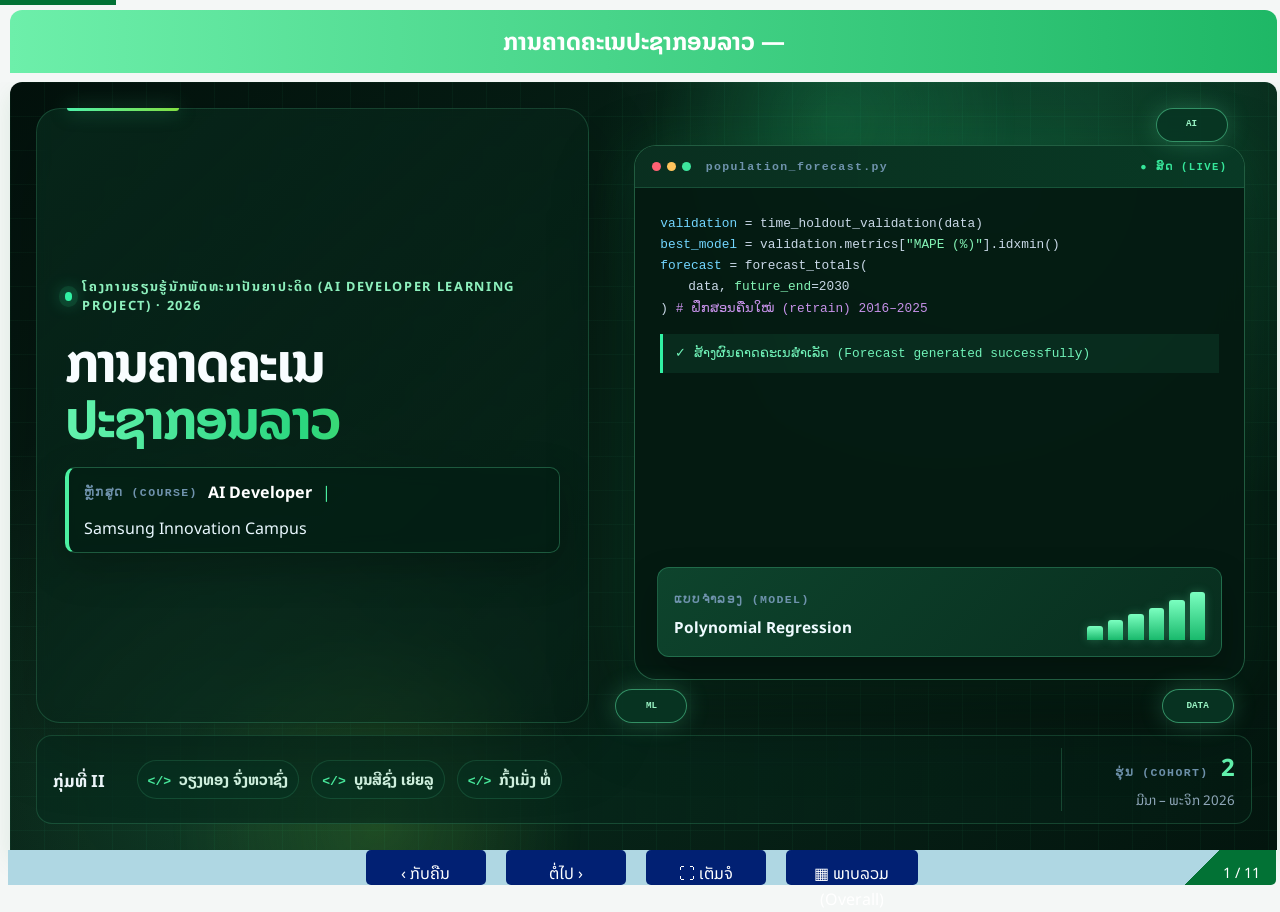
==== index.html @ e8c9da9f "update last slide" ====
<!DOCTYPE html>
<html lang="lo">

<head>
    <meta charset="UTF-8">
    <meta name="viewport" content="width=device-width, initial-scale=1.0">
    <link href="https://fonts.googleapis.com/css2?family=Noto+Sans+Lao:wght@400;700&display=swap" rel="stylesheet">
    <title>ໂຄງການຂະໜາດນ້ອຍ (Mini Project)</title>
    <link rel="stylesheet" href="image/style.css">
    <script src="image/js.js" defer></script>
</head>

<body>
    <svg class="topic-icon-sprite" aria-hidden="true">
        <symbol id="topic-icon-target" viewBox="0 0 24 24">
            <circle cx="12" cy="12" r="8"></circle>
            <circle cx="12" cy="12" r="3"></circle>
            <path d="M12 2v3M22 12h-3M12 22v-3M2 12h3"></path>
        </symbol>
        <symbol id="topic-icon-data" viewBox="0 0 24 24">
            <ellipse cx="12" cy="5" rx="8" ry="3"></ellipse>
            <path d="M4 5v6c0 1.7 3.6 3 8 3s8-1.3 8-3V5"></path>
            <path d="M4 11v6c0 1.7 3.6 3 8 3s8-1.3 8-3v-6"></path>
        </symbol>
        <symbol id="topic-icon-clean" viewBox="0 0 24 24">
            <path d="M12 3 5 6v5c0 4.8 2.9 8.2 7 10 4.1-1.8 7-5.2 7-10V6l-7-3Z"></path>
            <path d="m9 12 2 2 4-5"></path>
        </symbol>
        <symbol id="topic-icon-model" viewBox="0 0 24 24">
            <circle cx="6" cy="6" r="2"></circle>
            <circle cx="18" cy="6" r="2"></circle>
            <circle cx="12" cy="18" r="2"></circle>
            <path d="m7.7 7 3.2 8.9M16.3 7l-3.2 8.9M8 6h8"></path>
        </symbol>
        <symbol id="topic-icon-train" viewBox="0 0 24 24">
            <path d="M9 3h6M10 3v5l-5 9a2 2 0 0 0 1.8 3h10.4a2 2 0 0 0 1.8-3l-5-9V3"></path>
            <path d="M8 14h8M9.5 11h5"></path>
        </symbol>
        <symbol id="topic-icon-result" viewBox="0 0 24 24">
            <path d="M4 20V10M10 20V4M16 20v-7M22 20H2"></path>
            <path d="m4 7 6-4 6 5 5-5"></path>
        </symbol>
        <symbol id="topic-icon-deploy" viewBox="0 0 24 24">
            <path d="M14 4c3-1 5-1 7-1 0 2 0 4-1 7l-6 6-6-6 6-6Z"></path>
            <path d="m13 15-1 5-3-3-5 1 3-5M15 8h.01"></path>
        </symbol>
        <symbol id="topic-icon-reference" viewBox="0 0 24 24">
            <path d="M4 5a3 3 0 0 1 3-3h5v18H7a3 3 0 0 0-3 2V5Z"></path>
            <path d="M20 5a3 3 0 0 0-3-3h-5v18h5a3 3 0 0 1 3 2V5Z"></path>
        </symbol>
        <symbol id="topic-icon-qa" viewBox="0 0 24 24">
            <path d="M21 11a8 8 0 0 1-8 8H8l-5 3 1.7-5A8 8 0 1 1 21 11Z"></path>
            <path d="M9.5 8.5A2.7 2.7 0 0 1 12 7c1.7 0 3 1 3 2.4 0 1.8-2 2.1-2.7 3.3M12 16h.01"></path>
        </symbol>
        <symbol id="content-icon-map" viewBox="0 0 24 24">
            <path d="m3 6 6-3 6 3 6-3v15l-6 3-6-3-6 3V6Z"></path>
            <path d="M9 3v15M15 6v15"></path>
        </symbol>
        <symbol id="content-icon-calendar" viewBox="0 0 24 24">
            <rect x="3" y="5" width="18" height="16" rx="2"></rect>
            <path d="M16 3v4M8 3v4M3 10h18M8 14h.01M12 14h.01M16 14h.01M8 18h.01M12 18h.01"></path>
        </symbol>
        <symbol id="content-icon-grid" viewBox="0 0 24 24">
            <rect x="3" y="3" width="7" height="7" rx="1"></rect>
            <rect x="14" y="3" width="7" height="7" rx="1"></rect>
            <rect x="3" y="14" width="7" height="7" rx="1"></rect>
            <rect x="14" y="14" width="7" height="7" rx="1"></rect>
        </symbol>
        <symbol id="content-icon-search" viewBox="0 0 24 24">
            <circle cx="10.5" cy="10.5" r="6.5"></circle>
            <path d="m15.5 15.5 5 5M8 10.5l1.7 1.7 3.5-4"></path>
        </symbol>
        <symbol id="content-icon-key" viewBox="0 0 24 24">
            <circle cx="8" cy="15" r="4"></circle>
            <path d="m11 12 9-9M16 7l3 3M14 9l2 2"></path>
        </symbol>
        <symbol id="content-icon-values" viewBox="0 0 24 24">
            <path d="M4 5h10M4 12h7M4 19h10"></path>
            <path d="m16 16 2 2 4-5"></path>
        </symbol>
        <symbol id="content-icon-line" viewBox="0 0 24 24">
            <path d="M3 20h18M5 17l4-5 4 2 6-8"></path>
            <circle cx="5" cy="17" r="1"></circle><circle cx="9" cy="12" r="1"></circle>
            <circle cx="13" cy="14" r="1"></circle><circle cx="19" cy="6" r="1"></circle>
        </symbol>
        <symbol id="content-icon-curve" viewBox="0 0 24 24">
            <path d="M3 20h18M5 17c3-10 6-10 9-3 2 4 4 3 6-7"></path>
        </symbol>
        <symbol id="content-icon-growth" viewBox="0 0 24 24">
            <path d="M3 20h18M5 17c4 0 7-1 9-4s3-6 5-9"></path>
            <path d="m15 4 4-1 1 4"></path>
        </symbol>
        <symbol id="content-icon-test" viewBox="0 0 24 24">
            <path d="M9 3h6M10 3v5l-5 9a2 2 0 0 0 1.8 3h10.4a2 2 0 0 0 1.8-3l-5-9V3"></path>
            <path d="m9 15 2 2 4-4"></path>
        </symbol>
        <symbol id="content-icon-refresh" viewBox="0 0 24 24">
            <path d="M20 7h-6V1M4 17h6v6"></path>
            <path d="M18.5 16a8 8 0 0 1-13.8 1M5.5 8A8 8 0 0 1 19.3 7"></path>
        </symbol>
        <symbol id="content-icon-trophy" viewBox="0 0 24 24">
            <path d="M8 4h8v5a4 4 0 0 1-8 0V4ZM12 13v5M8 21h8M9 18h6"></path>
            <path d="M8 6H4v2a4 4 0 0 0 4 4M16 6h4v2a4 4 0 0 1-4 4"></path>
        </symbol>
        <symbol id="content-icon-app" viewBox="0 0 24 24">
            <rect x="3" y="4" width="18" height="16" rx="2"></rect>
            <path d="M3 9h18M7 6.5h.01M10 6.5h.01M7 13h4M7 16h7"></path>
        </symbol>
        <symbol id="content-icon-warning" viewBox="0 0 24 24">
            <path d="M10.3 3.7 2.4 18a2 2 0 0 0 1.8 3h15.6a2 2 0 0 0 1.8-3L13.7 3.7a2 2 0 0 0-3.4 0Z"></path>
            <path d="M12 9v4M12 17h.01"></path>
        </symbol>
        <symbol id="content-icon-roadmap" viewBox="0 0 24 24">
            <circle cx="6" cy="18" r="2"></circle><circle cx="18" cy="6" r="2"></circle>
            <path d="M8 18h3a3 3 0 0 0 3-3v-1a3 3 0 0 0-3-3h-1a3 3 0 0 1-3-3V7a3 3 0 0 1 3-3h6"></path>
        </symbol>
    </svg>
    <div class="progress" id="progress-bar"></div>
    <div class="header-container">
        <h2 class="animated-label">
            ການຄາດຄະເນປະຊາກອນລາວ <span data-result-key="forecast_period">—</span>
        </h2>

    </div>
    <div class="slide-container">
        <!-- Slide 1 -->
        <div class="slide active ai-cover-slide">
            <div class="ai-cover-orb ai-cover-orb-one" aria-hidden="true"></div>
            <div class="ai-cover-orb ai-cover-orb-two" aria-hidden="true"></div>

            <div class="ai-cover-shell">
                <main class="ai-cover-main">
                    <section class="ai-cover-copy">
                        <div class="ai-cover-eyebrow">
                            <span class="ai-live-dot" aria-hidden="true"></span>
                            ໂຄງການຮຽນຮູ້ນັກພັດທະນາປັນຍາປະດິດ (AI DEVELOPER LEARNING PROJECT) · 2026
                        </div>
                        <h1 class="ai-cover-title">
                            ການຄາດຄະເນ
                            <span>ປະຊາກອນລາວ</span>
                        </h1>

                        <div class="ai-course-card">
                            <span class="ai-course-label">ຫຼັກສູດ (COURSE)</span>
                            <strong>AI Developer</strong>
                            <span class="ai-course-divider">|</span>
                            <span>Samsung Innovation Campus</span>
                        </div>
                    </section>

                    <section class="ai-cover-visual"
                        aria-label="ພາບປະກອບການຄາດຄະເນດ້ວຍ AI (AI forecasting illustration)">
                        <div class="ai-code-window">
                            <div class="ai-code-toolbar">
                                <div class="ai-window-dots" aria-hidden="true">
                                    <span></span><span></span><span></span>
                                </div>
                                <span>population_forecast.py</span>
                                <span class="ai-code-status">● ສົດ (LIVE)</span>
                            </div>
                            <div class="ai-code-body" aria-hidden="true">
                                <div><span class="code-blue">validation</span> = time_holdout_validation(data)</div>
                                <div><span class="code-blue">best_model</span> = validation.metrics[<span
                                        class="code-green">"MAPE (%)"</span>].idxmin()</div>
                                <div><span class="code-blue">forecast</span> = forecast_totals(</div>
                                <div class="code-indent">data, <span class="code-green">future_end</span>=2030</div>
                                <div>) <span class="code-purple"># ຝຶກສອນຄືນໃໝ່ (retrain) 2016–2025</span></div>
                                <div class="ai-code-output">✓ ສ້າງຜົນຄາດຄະເນສຳເລັດ (Forecast generated successfully)
                                </div>
                            </div>
                            <div class="ai-forecast-card">
                                <div>
                                    <span>ແບບຈຳລອງ (MODEL)</span>
                                    <strong data-result-key="best_model">Polynomial Regression</strong>
                                </div>
                                <div class="ai-mini-chart" aria-hidden="true">
                                    <i style="height: 30%"></i>
                                    <i style="height: 42%"></i>
                                    <i style="height: 55%"></i>
                                    <i style="height: 68%"></i>
                                    <i style="height: 84%"></i>
                                    <i style="height: 100%"></i>
                                </div>
                            </div>
                        </div>
                        <div class="ai-node ai-node-one" aria-hidden="true">AI</div>
                        <div class="ai-node ai-node-two" aria-hidden="true">ML</div>
                        <div class="ai-node ai-node-three" aria-hidden="true">DATA</div>
                    </section>
                </main>

                <footer class="ai-cover-footer">
                    <div class="ai-team-heading">
                        <strong>ກຸ່ມທີ່ II</strong>
                    </div>
                    <div class="ai-team-members">
                        <span>ວຽງທອງ ຈົ່ງຫວາຊົ່ງ</span>
                        <span>ບູນສີຊົ່ງ ເຍ່ຍລູ</span>
                        <span>ກົ້ງເມັ່ງ ທໍ່</span>
                    </div>
                    <div class="ai-cohort">
                        <span>ຮຸ່ນ (COHORT)</span>
                        <strong>2</strong>
                        <small>ມີນາ – ພະຈິກ 2026</small>
                    </div>
                </footer>
            </div>
        </div>

        <div class="slide short-overview-slide">
            <h2>ເນື້ອໃນ</h2>
            <p class="short-slide-lead">ພາບລວມເນື້ອໃນການນຳສະເໜີ</p>
            <div class="short-overview-grid" aria-label="ຫົວຂໍ້ສະໄລດ໌ນຳສະເໜີ (Presentation slide titles)">
                <article><span>01</span><strong>ຈຸດປະສົງ</strong><small>ເພື່ອໃຫ້ບັນລຸຈຸດປະສົງຂອງການຮຽນວິຊານັກພັດທະນາ AI
                        (AI Developer)</small></article>
                <article><span>02</span><strong>ຂັ້ນຕອນການຊອກ ຂໍ້ມູນ &amp; CRISP-DM</strong><small>ແຫຼ່ງຂໍ້ມູນ ແລະ
                        ຂະບວນການ</small></article>
                <article><span>03</span><strong>ການກະກຽມຂໍ້ມູນ &amp;
                        ການກວດຄ່າຜິດປົກກະຕິ</strong><small>ການກວດກາຄຸນນະພາບຂໍ້ມູນ ແລະ ການແກ້ໄຂ-ປັບປຸງ</small></article>
                <article><span>04</span><strong>Algorithm ແລະ ແບບຈຳລອງ (Modeling)
                        ເພື່ອນຳໄປໃຊ້ຕົວຈິງ</strong><small>ເລືອກ 3 ແບບຈຳລອງມາທົດລອງ</small></article>
                <article><span>05</span><strong>ການສ້າງ, ຝຶກສອນ ແລະ ພະຍາກອນ (Create, Train &
                        Predict)</strong><small>ການຝຶກສອນ ແລະ
                        ການທົດລອງຄວາມສາມາດຂອງແບບຈຳລອງ</small></article>
                <article><span>06</span><strong>ຜົນການຄາດຄະເນ (Result)
                        ຕາມແບບຈຳລອງທີ່ຖືກເລືອກ</strong><small>ນຳເອົາແບບຈຳລອງທີ່ຖືກເລືອກໄປເຮັດການຄາດຄະເນປະຊາກອນລາວ</small>
                </article>
                <article><span>07</span><strong>ສະຫຼຸບ, ການນຳໄປໃຊ້ງານຕົວຈິງ ແລະ
                        ຂໍ້ສະເໜີແນະ</strong><small>ການນຳໄປໃຊ້ງານຈິງ ແລະ
                        ຂໍ້ຈຳກັດ</small></article>
                <article><span>08</span><strong>ເອກະສານອ້າງອິງ</strong><small>ເອກະສານທີ່ໄດ້ອ່ານ ແລະ ຄົ້ນຄວ້າ</small>
                </article>
                <article><span>09</span><strong>ຄຳຖາມ&amp;ຕອບ</strong><small>ການສາທິດລະບົບຕົວຈິງ</small></article>
            </div>
        </div>

        <div class="slide short-story-slide">
            <h2 class="topic-title"><span class="topic-icon" aria-hidden="true"><svg><use href="#topic-icon-target"></use></svg></span><span>1. ຈຸດປະສົງ</span></h2>
            <p class="short-slide-lead">ເພື່ອບັນລຸເປົ້າໝາຍການຮຽນຮູ້ຂອງນັກພັດທະນາ AI (AI Developer)
                ໂດຍການຊ່ວຍໃຫ້ນັກຮຽນທຸກຄົນເຂົ້າໃຈກ່ຽວກັບ AI ແລະ ພາໄປປະຍຸກໃຊ້ເຂົ້າໃນວຽກງານຕົວຈິງ.</p>
            <div class="short-three-grid">
                <article><span>ຈຸດປະສົງສະເພາະ</span>
                    <h3>ເຂົ້າໃຈຂັ້ນຕອນການເຮັດວຽກຂອງ AI</h3>
                    <p>ນັກຮຽນທຸກຄົນຕ້ອງສາມາດອະທິບາຍຂັ້ນຕອນການກຳນົດບັນຫາ, ການກຽມຂໍ້ມູນ, ການສ້າງແບບຈຳລອງ (model),
                        ການປະເມິນຜົນ ແລະ ການນຳໄປໃຊ້ງານຕົວຈິງໄດ້.</p>
                </article>
                <article><span>ຈຸດປະສົງສະລວມ</span>
                    <h3>ສາມາດນຳໃຊ້ AI ເຂົ້າໃນວຽກງານຕົວຈິງ</h3>
                    <p>ນຳໃຊ້ຂໍ້ມູນປະຊາກອນໃນລະດັບທົ່ວປະເທດ ເພື່ອປຽບທຽບແບບຈຳລອງການພະຍາກອນ ແລະ
                        ສະໜັບສະໜູນການວາງແຜນບໍລິການດ້ານສາທາລະນະສຸກໃຫ້ເກີດຜົນຕົວຈິງ.</p>
                </article>
                <article><span>ຜົນທີ່ຈະໄດ້ຮັບ</span>
                    <h3>ສາທິດ/ສະແດງລະບົບ ຫຼື ວິທີແກ້ໄຂບັນຫາທີ່ສາມາດໃຊ້ງານໄດ້ຕົວຈິງ</h3>
                    <p>ສ້າງແອັບ Streamlit ແບບໂຕ້ຕອບໄດ້ (Interactive)
                        ທີ່ມາພ້ອມກັບຜົນການພະຍາກອນທີ່ຜ່ານການກວດສອບຄວາມຖືກຕ້ອງ, ຫຼັກຖານການກວດສອບ (Audit evidence) ແລະ
                        ຟັງຊັນການສົ່ງອອກຂໍ້ມູນທີ່ສາມາດນຳກັບມາໃຊ້ຊ້ຳໄດ້.</p>
                </article>
            </div>
            <div class="short-success-bar"><strong>ສາມາດຢັ້ງຢືນ</strong><span>ນັກຮຽນ ສາມາດອະທິບາຍເຫດຜົນໃນການເລືອກໃຊ້ AI,
                    ປະເມິນຜົນໂມເດວດ້ວຍຂໍ້ມູນໃໝ່ (Unseen data) ແລະ ສາທິດການນຳໃຊ້ແອັບພລິເຄຊັນທີ່ມີປະໂຫຍດ
                    ເຊິ່ງສາມາດແກ້ໄຂບັນຫາຕົວຈິງໄດ້</span></div>
        </div>

        <div class="slide short-data-slide">
            <h2 class="topic-title"><span class="topic-icon" aria-hidden="true"><svg><use href="#topic-icon-data"></use></svg></span><span>2. ຂໍ້ມູນ ແລະ ຂະບວນການ CRISP-DM</span></h2>
            <div class="short-data-layout">
                <section class="short-data-profile">
                    <h3>ຊຸດຂໍ້ມູນ DHIS2 ທົ່ວປະເທດ (Nationwide DHIS2 Dataset)</h3>
                    <div class="short-metric"><span class="content-icon" aria-hidden="true"><svg><use href="#content-icon-map"></use></svg></span><strong>148</strong><span>ເມືອງ (districts)</span></div>
                    <div class="short-metric"><span class="content-icon" aria-hidden="true"><svg><use href="#content-icon-calendar"></use></svg></span><strong>2016–2025</strong><span>ປີຂໍ້ມູນທີ່ມີ (historical years)</span>
                    </div>
                    <div class="short-metric"><span class="content-icon" aria-hidden="true"><svg><use href="#content-icon-grid"></use></svg></span><strong>23,976</strong><span>ຈຳນວນຂໍ້ມູນທັງໝົດ
                            (ອາຍຸ–ເພດ-ເມືອງ/district–age–sex series)</span></div>
                    <p>ແຕ່ລະແຖວ CSV ແມ່ນ 1 ຊຸດຂໍ້ມູນ ເມືອງ–ອາຍຸ–ເພດ ທີ່ມີ 10 ຖັນປີ (2016–2025).</p>
                </section>
                <section class="short-crisp-flow" aria-label="ຂະບວນການ CRISP-DM ແບບຫຍໍ້ (Condensed CRISP-DM workflow)">
                    <article><span>1</span>
                        <div><strong><span class="content-icon content-icon--inline" aria-hidden="true"><svg><use href="#content-icon-search"></use></svg></span>ເຂົ້າໃຈ (Understand)</strong><small>ບັນຫາການວາງແຜນ (Planning problem)</small></div>
                    </article>
                    <article><span>2</span>
                        <div><strong><span class="content-icon content-icon--inline" aria-hidden="true"><svg><use href="#topic-icon-clean"></use></svg></span>ກະກຽມ (Prepare)</strong><small>ກວດສອບ ແລະ ແກ້ໄຂຄ່າຜິດປົກກະຕິ (outliers)</small>
                        </div>
                    </article>
                    <article><span>3</span>
                        <div><strong><span class="content-icon content-icon--inline" aria-hidden="true"><svg><use href="#topic-icon-model"></use></svg></span>ສ້າງແບບຈຳລອງ (Model)</strong><small>ສາມແບບຈຳລອງຂອງການປະເມີນຄ່າຂໍ້ມູນ/ທົດຖອຍ
                                (regression)</small></div>
                    </article>
                    <article><span>4</span>
                        <div><strong><span class="content-icon content-icon--inline" aria-hidden="true"><svg><use href="#content-icon-test"></use></svg></span>ປະເມີນ (Evaluate)</strong><small>ການທົດສອບແຍກຕາມເວລາ (Time-based holdout)</small>
                        </div>
                    </article>
                    <article><span>5</span>
                        <div><strong><span class="content-icon content-icon--inline" aria-hidden="true"><svg><use href="#topic-icon-deploy"></use></svg></span>ນຳໃຊ້ (Deploy)</strong><small>Streamlit ແລະ ການສົ່ງອອກ (exports)</small></div>
                    </article>
                </section>
            </div>
            <details class="modern-details">
                <summary>ລາຍລະອຽດນິຍາມຂໍ້ມູນ (Meta data)</summary>
                <div class="content">
                    <table class="metadata-table">
                        <thead>
                            <tr>
                                <th>#</th>
                                <th>Feature (Column)</th>
                                <th>ປະເພດຂໍ້ມູນ (Data type)</th>
                                <th>ລາຍລະອຽດ</th>
                                <th>ໝາຍເຫດ</th>
                            </tr>
                        </thead>
                        <tbody>
                            <tr><td>1</td><td>ouName</td><td>object</td><td>- ເປັນຊື່ແຕ່ລະເມືອງໃນທົ່ວປະເທດ</td><td>Attribute</td></tr>
                            <tr><td>2</td><td>ouID</td><td>object</td><td>- ເປັນລະຫັດແຕ່ລະເມືອງ (DB Id)<br>- unique ຕໍ່ເມືອງ</td><td>Attribute</td></tr>
                            <tr><td>3</td><td>deID</td><td>object</td><td>- ລະຫັດຂອງອົງປະກອບຂໍ້ມູນ<br>- unique</td><td>Attribute</td></tr>
                            <tr><td>4</td><td>deName</td><td>object</td><td>- ຊື່ອົງປະກອບຂໍ້ມູນ (Population)</td><td>Attribute</td></tr>
                            <tr><td>5</td><td>cocID</td><td>object</td><td>- ເປັນລະຫັດຂອງອາຍຸໃນຖານຂໍ້ມູນ<br>- unique ຕໍ່ກຸ່ມອາຍຸ</td><td>Attribute</td></tr>
                            <tr><td>6</td><td>cocName</td><td>object</td><td>- ເປັນຊື່ອາຍຸແຕ່ລະປີ (0 year, 1 year, …)</td><td>Attribute</td></tr>
                            <tr><td>7</td><td>cocCode</td><td>int64</td><td>- ລະຫັດຂອງອາຍຸ (0, 1, 2, …)</td><td>Attribute</td></tr>
                            <tr><td>8</td><td>sexID</td><td>object</td><td>- ລະຫັດຂອງເພດ<br>- unique ຕໍ່ເພດ</td><td>Attribute</td></tr>
                            <tr><td>9</td><td>sexName</td><td>object</td><td>- ເພດ (Male, Female)</td><td>Attribute</td></tr>
                            <tr><td>10</td><td>sexCode</td><td>object</td><td>- ລະຫັດຂອງເພດ (M, F)</td><td>Attribute</td></tr>
                            <tr><td>11–20</td><td>2016, 2017, …, 2025</td><td>int64</td><td>- ຈຳນວນປະຊາກອນຂອງແຕ່ລະປີ (1 ຖັນຕໍ່ 1 ປີ)</td><td>Feature / Target</td></tr>
                        </tbody>
                    </table>
                </div>
            </details>

            <details class="modern-details source-data-details">
                <summary>ຂໍ້ມູນຕົ້ນສະບັບຈາກ data/dataDistrict.csv (Live CSV data)</summary>
                <div class="content">
                    <div class="source-data-table-toolbar">
                        <label for="source-data-page-size">ຈຳນວນແຖວຕໍ່ໜ້າ (Rows per page)</label>
                        <select id="source-data-page-size">
                            <option value="10">10</option>
                            <option value="25" selected>25</option>
                            <option value="50">50</option>
                            <option value="100">100</option>
                        </select>
                        <span id="source-data-row-status" class="source-data-row-status" aria-live="polite"></span>
                    </div>
                    <div class="source-data-table-scroll">
                        <table id="live-source-data-table" class="result-table">
                            <thead>
                                <tr><th>ລໍຖ້າຫົວຂໍ້ຂໍ້ມູນ…</th></tr>
                            </thead>
                            <tbody>
                                <tr><td>ກຳລັງໂຫຼດ data/dataDistrict.csv…</td></tr>
                            </tbody>
                        </table>
                    </div>
                    <nav class="source-data-pagination"
                        aria-label="ການແບ່ງໜ້າຕາຕະລາງ CSV (CSV table pagination)">
                        <button id="source-data-first-page" type="button" aria-label="ໜ້າທຳອິດ (First page)">«</button>
                        <button id="source-data-previous-page" type="button" aria-label="ໜ້າກ່ອນ (Previous page)">‹</button>
                        <span id="source-data-page-status" aria-live="polite">ໜ້າ 1 ຈາກ 1 (Page 1 of 1)</span>
                        <button id="source-data-next-page" type="button" aria-label="ໜ້າຕໍ່ໄປ (Next page)">›</button>
                        <button id="source-data-last-page" type="button" aria-label="ໜ້າສຸດທ້າຍ (Last page)">»</button>
                    </nav>
                </div>
            </details>


        </div>

        <div class="slide correction-method-slide correction-results-slide">
            <h2 class="topic-title"><span class="topic-icon" aria-hidden="true"><svg><use href="#topic-icon-clean"></use></svg></span><span>3. ການກະກຽມຂໍ້ມູນ &amp; ການກວດຄ່າຜິດປົກກະຕິ</span></h2>

            <section class="data-quality-gate" aria-label="ການກວດສອບຄຸນນະພາບຂໍ້ມູນ (Data quality gate)">
                <article>
                    <span class="content-icon quality-icon" aria-hidden="true"><svg><use href="#content-icon-search"></use></svg></span>
                    <span>ຄວາມຄົບຖ້ວນ (Completeness)</span>
                    <strong data-result-key="quality_completeness">—</strong>
                    <small data-result-key="quality_completeness_note">ກຳລັງກວດສອບ…</small>
                </article>
                <article>
                    <span class="content-icon quality-icon" aria-hidden="true"><svg><use href="#content-icon-key"></use></svg></span>
                    <span>ລະຫັດບໍ່ຊ້ຳກັນ (Unique keys)</span>
                    <strong data-result-key="quality_unique_keys">—</strong>
                    <small data-result-key="quality_unique_keys_note">ກຳລັງກວດສອບ…</small>
                </article>
                <article>
                    <span class="content-icon quality-icon" aria-hidden="true"><svg><use href="#content-icon-values"></use></svg></span>
                    <span>ຄ່າປະຊາກອນຖືກຕ້ອງ (Valid values)</span>
                    <strong data-result-key="quality_valid_values">—</strong>
                    <small data-result-key="quality_valid_values_note">ກຳລັງກວດສອບ…</small>
                </article>
                <article>
                    <span class="content-icon quality-icon" aria-hidden="true"><svg><use href="#content-icon-grid"></use></svg></span>
                    <span>ໂຄງສ້າງຄົບຖ້ວນ (Structural coverage)</span>
                    <strong data-result-key="quality_structural_coverage">—</strong>
                    <small data-result-key="quality_structural_coverage_note">ກຳລັງກວດສອບ…</small>
                </article>
            </section>

            <div class="short-outlier-summary">
                <article><span>ການກວດຫາຄ່າຜິດປົກກະຕິ</span><strong>ການກວດສອບດ້ວຍ 2 ວິທີ (Two independent
                        checks)</strong><small>ຄວາມຜິດປົກກະຕິທຽບໃສ່ໄລຍະເວລາ + ຄວາມຜິດປົກກະຕິທຽບໃສ່ເມືອງຕ່າງໆ</small>
                </article>
                <article><span>ການແກ້ໄຂຄ່າຜິດປົກກະຕິ (TREATMENT)</span><strong><b
                            data-result-key="correction_loglinear">—</b> + <b
                            data-result-key="correction_theilsen">—</b></strong><small>Log-linear internal years +
                        Theil–Sen endpoints</small></article>
                <article><span>ຜົນໄດ້ຮັບ (NATIONWIDE IMPACT)</span><strong><b data-result-key="correction_count">—</b>
                        ເຊວ (cells) · <b data-result-key="correction_share">—</b></strong><small>ການປັບສຸດທິ (Net
                        adjustment) <b data-result-key="correction_net">—</b>; ຍັງຮັກສາຄ່າຕົ້ນສະບັບ</small></article>
            </div>

            <details class="modern-details correction-section-details">
                <summary>3.1. ການກວດສອບ ແລະ ວິທີການແກ້ໄຂຄ່າຜິດປົກກະຕິ (Outlier)</summary>
                <div class="content correction-section-content">

                    <section class="outlier-evidence-panel">
                        <div class="correction-comparison-heading">
                            <h3>ພາບລວມຂໍ້ມູນຜິດປົກກະຕິທົ່ວປະເທດ (Nationwide Outlier Overview)</h3>
                            <span>ຊຸດຂໍ້ມູນທົ່ວປະເທດຄົບຖ້ວນ · ຢືນຢັນດ້ວຍການກວດສອບດ້ວຍ 2 ວິທີ (two independent
                                checks)</span>
                        </div>
                        <div id="live-outlier-evidence-plotly" class="live-interactive-chart outlier-evidence-chart"
                            hidden
                            aria-label="ພາບລວມຄ່າຜິດປົກກະຕິທີ່ຢືນຢັນແລ້ວທົ່ວປະເທດ ຕາມປີ, ເພດ, ເມືອງ ແລະ ກຸ່ມອາຍຸ"></div>
                        <p class="correction-example-context" data-result-key="outlier_evidence">
                            ລໍຖ້າຜົນຈາກ Streamlit (Demo)…
                        </p>
                    </section>
                    <hr>
                    <p class="correction-lead">
                        ວິທີການແກ້ໄຂຂໍ້ມູນຜິດປົກກະຕິແບບຮັດກຸມ (Conservative Outlier Correction) ບໍ່ແມ່ນການປັບຂະໜາດ
                        (Scale) ແບບການປັບໃຫ້ເປັນມາດຕະຖານ (Normalization) -
                        ລະບົບຈະຮັກສາຂໍ້ມູນຕົ້ນສະບັບ ແລະ ແກ້ໄຂສະເພາະຄ່າຜິດປົກກະຕິທີ່ຖືກຢືນຢັນ
                        ໂດຍໃຊ້ການແກ້ໄຂແບບລັອກ-ເສັ້ນຊື່ (Log-linear corrections) ແລະ ຈຸດປາຍ Theil–Sen (Theil–Sen
                        endpoints).
                    </p>

                    <div class="correction-workflow"
                        aria-label="ຂະບວນການແກ້ໄຂຄ່າຜິດປົກກະຕິແບບຮັດກຸມ (Conservative outlier correction workflow)">
                        <div class="correction-step">
                            <span>1</span>
                            <strong>ຂໍ້ມູນຕົ້ນສະບັບ (Original data)</strong>
                            <small>ຮັກສາຄ່າຕົ້ນສະບັບ</small>
                        </div>
                        <div class="correction-arrow" aria-hidden="true">→</div>
                        <div class="correction-step">
                            <span>2</span>
                            <strong>ການກວດສອບຕາມປີ (Historical check)</strong>
                            <small>Cohort-change robust score</small>
                        </div>
                        <div class="correction-arrow" aria-hidden="true">→</div>
                        <div class="correction-step">
                            <span>3</span>
                            <strong>ກວດສອບຕາມເມືອງຕ່າງໆ (Independent confirmation)</strong>
                            <small>ສັດສ່ວນເມືອງ (District share) · ອັດຕາສ່ວນເພດ (Sex ratio) · ອາຍຸທີ່ຕິດກັນ (Adjacent
                                age)</small>
                        </div>


                        <div class="correction-arrow" aria-hidden="true">→</div>
                        <div class="correction-step correction-step-decision">
                            <span>4</span>
                            <strong>ຄວາມໝັ້ນໃຈສູງບໍ? (High-confidence?)</strong>
                            <small>ບໍ່: ຮັກສາໄວ້ · ແມ່ນ: ແກ້ໄຂ (No: retain · Yes: correct)</small>
                        </div>
                        <div class="correction-arrow" aria-hidden="true">→</div>
                        <div class="correction-step correction-step-output">
                            <span>5</span>
                            <strong>ຂໍ້ມູນພ້ອມສຳລັບຄາດຄະເນ (Forecast-ready data)</strong>
                            <small>ເສັ້ນຊື່ (Linear) · ພະຫຸນາມ (Polynomial) · ເລກກຳລັງ (Exponential)</small>
                        </div>
                    </div>

                    <div class="correction-rule-grid">
                        <article class="correction-rule-card">
                            <span class="correction-rule-tag">ຢືນຢັນການກວດສອບ (CONFIRM)</span>
                            <h3>ຢືນຢັນ 2 ແບບ</h3>
                            <p>Historical cohort-change ຕ້ອງກົງກັບ demographic check ຢ່າງໜ້ອຍ 1 ວິທີ; ດ້ວຍເກນຄະແນນ
                                (robust-score threshold) = <strong data-result-key="correction_threshold">3.5</strong>.
                            </p>
                        </article>
                        <article class="correction-rule-card">
                            <span class="correction-rule-tag">2017–2024</span>
                            <h3>ແກ້ດ້ວຍວິທີ: Log-linear interpolation</h3>
                            <code>exp((log(1+previous) + log(1+following))/2) − 1</code>
                        </article>
                        <article class="correction-rule-card">
                            <span class="correction-rule-tag">2016 / 2025</span>
                            <h3>ແກ້ດ້ວຍ: Theil–Sen (Theil–Sen endpoint)</h3>
                            <p>ໃຊ້ຄ່າກາງຂອງການເຕີບໂຕແບບລັອກລາຍຄູ່ (median pairwise log-growth); ບໍ່ເກີນ 2
                                ປີທີ່ບໍ່ຕິດກັນຕໍ່ 1 ຊຸດຂໍ້ມູນ (series).</p>
                        </article>
                    </div>

                    <details class="modern-details correction-method-details" open>
                        <summary>ຂັ້ນຕອນການແກ້ໄຂຄ່າຜິດປົກກະຕິ</summary>
                        <div class="content">
                            <ol>
                                <li>ດຳເນີນການກວດຄ່າຜິດປົກກະຕິດ້ວຍຄ່າກາງ/MAD (median/MAD) ທົ່ວປະເທດ
                                    ໃນຊຸດຂໍ້ມູນຄົບຖ້ວນທີ່ບໍ່ຖືກກອງ ໂດຍໃຊ້ເກນຄະແນນທົນທານ (robust-score threshold)
                                    ທີ່ເຮັດວຽກຢູ່ເທົ່າກັບ <strong data-result-key="correction_threshold">3.5</strong>.
                                </li>
                                <li>ກຳນົດໃຫ້ມີ 2 ສັນຍານເອກະລາດ: ທຸງການປ່ຽນແປງກຸ່ມຮຸ່ນຕາມປະຫວັດ (historical cohort-change
                                    flag) ແລະ ຢ່າງໜ້ອຍໜຶ່ງທຸງຄວາມສອດຄ່ອງດ້ານປະຊາກອນ ຫຼື ສັດສ່ວນເມືອງທົ່ວປະເທດ.</li>
                                <li>ສຳລັບປີພາຍໃນ, ແທນຄ່າທີ່ຢືນຢັນແລ້ວດ້ວຍ <strong>ການຄາດຄ່າແຊກແບບລັອກ-ເສັ້ນຊື່ສອງດ້ານ
                                        (two-sided log-linear interpolation)</strong> ຈາກປີກ່ອນ ແລະ
                                    ປີຖັດໄປທີ່ບໍ່ຖືກປ່ຽນ:
                                    <code>exp((log(1 + previous) + log(1 + following)) / 2) − 1</code>.
                                </li>
                                <li>ສຳລັບປີ 2016 ຫຼື 2025, ໃຊ້ <strong>ການປະເມີນຈຸດປາຍ Theil–Sen (Theil–Sen endpoint
                                        estimate)</strong>
                                    ທີ່ຄຳນວນຈາກຄ່າກາງຂອງຄວາມຊັນການເຕີບໂຕແບບລັອກລາຍຄູ່ຂອງປີທີ່ເຫຼືອ.</li>
                                <li>ແກ້ໄຂບໍ່ເກີນ <strong>2 ປີທີ່ບໍ່ຕິດກັນ (two non-adjacent years)</strong>
                                    ໃນໜຶ່ງຊຸດຂໍ້ມູນເມືອງ–ອາຍຸ–ເພດ, ຈຳກັດຄ່າຕ່ຳສຸດເປັນສູນ ແລະ ປັດເປັນຈຳນວນຄົນເຕັມ.
                                    ຄ່າຕົ້ນສະບັບຍັງຖືກເກັບໄວ້ໃນບັນທຶກການກວດສອບ (audit log).</li>
                            </ol>
                        </div>
                    </details>

                    <p class="result-note correction-safety-note">
                        <strong>ກົດການກວດສອບ (Audit rule):</strong> ຄ່າທຸກຄ່າທີ່ຖືກແກ້ໄຂຈະເກັບຄ່າຕົ້ນສະບັບ (Original
                        value), ຄ່າທີ່ແກ້ໄຂແລ້ວ (Corrected value),
                        ຄະແນນທົນທານ (Robust scores) ແລະ ວິທີແກ້ໄຂ (Correction method) ໄວ້ສຳລັບການກວດສອບຄືນ.
                    </p>
                </div>
            </details>

            <details class="modern-details correction-section-details">
                <summary>3.2. ຜົນການແກ້ໄຂຄ່າຜິດປົກກະຕິ (Outlier)</summary>
                <div class="content correction-section-content">
                    <p class="correction-results-context">
                        ຜົນລວມລະດັບປະເທດຈາກຊຸດຂໍ້ມູນ · ຂໍ້ມູນເພື່ອຈະນຳໄປເຮັດການຄາດຄະເນ (Forecast input):
                        <strong data-result-key="forecast_input">—</strong>
                    </p>

                    <div class="correction-baseline-tabs" role="tablist"
                        aria-label="ປະເພດຂໍ້ມູນພື້ນຖານ (Baseline data type)">
                        <button type="button" class="correction-baseline-tab" data-baseline-card="original" role="tab"
                            aria-selected="false" aria-controls="correction-baseline-summary">
                            <span class="correction-baseline-label">ຂໍ້ມູນຕົ້ນສະບັບ (Original data)</span>
                            <span class="correction-baseline-check" aria-hidden="true">✓</span>
                        </button>
                        <button type="button" class="correction-baseline-tab" data-baseline-card="corrected" role="tab"
                            aria-selected="false" aria-controls="correction-baseline-summary">
                            <span class="correction-baseline-label">ຂໍ້ມູນທີ່ແກ້ໄຂແລ້ວ (Outlier-corrected
                                data; threshold <span data-result-key="correction_threshold">3.5</span>)</span>
                            <span class="correction-baseline-check" aria-hidden="true">✓</span>
                        </button>
                    </div>

                    <div id="correction-baseline-summary" class="correction-baseline-summary" role="tabpanel"
                        aria-live="polite">
                        <article class="correction-baseline-metric">
                            <span>ຈຳນວນຂໍ້ມູນ (Rows)</span>
                            <strong data-baseline-key="rows">—</strong>
                        </article>
                        <article class="correction-baseline-metric">
                            <span>ປະຊາກອນ ປີ 2016</span>
                            <strong data-baseline-key="population_2016">—</strong>
                        </article>
                        <article class="correction-baseline-metric">
                            <span>ປະຊາກອນ ປີ 2025</span>
                            <strong data-baseline-key="population_2025">—</strong>
                        </article>
                        <article class="correction-baseline-metric">
                            <span>ແຫຼ່ງຂໍ້ມູນ</span>
                            <strong data-baseline-key="source">—</strong>
                        </article>
                    </div>

                    <div class="correction-metric-grid">
                        <article class="correction-metric-card">
                            <span>ຈຳນວນຂໍ້ມູນທີ່ແກ້ໄຂແລ້ວ (Corrected observations)</span>
                            <strong data-result-key="correction_count">—</strong>
                        </article>
                        <article class="correction-metric-card">
                            <span>ຈຳນວນແຖວທີ່ແກ້ໄຂແລ້ວ (Affected series)</span>
                            <strong data-result-key="correction_series">—</strong>
                        </article>
                        <article class="correction-metric-card">
                            <span title="ຈຳນວນທີ່ແກ້ໄຂ ÷ (ຈຳນວນຊຸດຂໍ້ມູນ × 10 ປີ) × 100">ສັດສ່ວນທີ່ຖືກແກ້ໄຂ (Share of historical cells)</span>
                            <strong data-result-key="correction_share">—</strong>
                        </article>
                        <article class="correction-metric-card">
                            <span>ການແກ້ໄຂແບບ Log-linear corrections</span>
                            <strong data-result-key="correction_loglinear">—</strong>
                        </article>
                        <article class="correction-metric-card">
                            <span>ການແກ້ໄຂແບບ Theil–Sen (Theil–Sen endpoints)</span>
                            <strong data-result-key="correction_theilsen">—</strong>
                        </article>
                        <article class="correction-metric-card">
                            <span>ການປັບເຊວສຸດທິ (Net historical-cell adjustment)</span>
                            <strong data-result-key="correction_net">—</strong>
                        </article>
                    </div>

                    <section class="correction-comparison-panel">
                        <div class="correction-comparison-heading">
                            <h3>ການແກ້ໄຂຄ່າຜິດປົກກະຕິທົ່ວປະເທດ: ກ່ອນ ທຽບກັບ ຫຼັງ (Nationwide Outlier Treatment: Before
                                vs After)</h3>
                            <span><b class="correction-original-key">×</b> ກ່ອນແກ້ໄຂ (Before treatment) &nbsp; <b
                                    class="correction-treated-key">◆</b> ຫຼັງແກ້ໄຂ (After treatment)</span>
                        </div>
                        <div id="live-correction-comparison-plotly"
                            class="live-interactive-chart correction-comparison-chart" hidden
                            aria-label="ຈຳນວນປະຊາກອນລວມທົ່ວປະເທດຕົ້ນສະບັບ ແລະ ທີ່ແກ້ໄຂແລ້ວ ຕາມປີ"></div>
                        <p class="correction-example-context" data-result-key="correction_example">
                            ລໍຖ້າຜົນຈາກສ່ວນສາທິດ Streamlit (Demo)…
                        </p>
                    </section>

                    <div class="correction-results-layout">
                        <section class="correction-result-panel">
                            <h3>ຕົວຢ່າງກ່ອນ/ຫຼັງ (Before/After) ທີ່ປ່ຽນແປງສູງສຸດ</h3>
                            <div class="correction-table-scroll">
                                <table id="live-correction-audit-table" class="result-table correction-table">
                                    <thead>
                                        <tr>
                                            <th>ເມືອງ (District)</th>
                                            <th>ອາຍຸ (Age)</th>
                                            <th>ເພດ (Sex)</th>
                                            <th>ປີ (Year)</th>
                                            <th>ຕົ້ນສະບັບ (Original)</th>
                                            <th>ແກ້ໄຂແລ້ວ (Corrected)</th>
                                            <th>ວິທີການ (Method)</th>
                                        </tr>
                                    </thead>
                                    <tbody>
                                        <tr>
                                            <td colspan="7">ລໍຖ້າຜົນຈາກສ່ວນສາທິດ Streamlit (Demo)…</td>
                                        </tr>
                                    </tbody>
                                </table>
                            </div>
                        </section>
                        <section class="correction-result-panel">
                            <h3>ຜົນກະທົບຕໍ່ການຄາດຄະເນ (Forecast): ຕົ້ນສະບັບ ທຽບກັບ ແກ້ໄຂແລ້ວ (Original vs Corrected)
                            </h3>
                            <div class="correction-table-scroll">
                                <table id="live-correction-impact-table" class="result-table correction-table">
                                    <thead>
                                        <tr>
                                            <th>ແບບຈຳລອງ (Model)</th>
                                            <th>ປີ (Year)</th>
                                            <th>ຕົ້ນສະບັບ (Original)</th>
                                            <th>ແກ້ໄຂແລ້ວ (Corrected)</th>
                                            <th>ຜົນຕ່າງ (Difference)</th>
                                            <th>ການປ່ຽນແປງ (Change)</th>
                                        </tr>
                                    </thead>
                                    <tbody>
                                        <tr>
                                            <td colspan="6">ລໍຖ້າຜົນຈາກສ່ວນສາທິດ Streamlit (Demo)…</td>
                                        </tr>
                                    </tbody>
                                </table>
                            </div>
                        </section>
                    </div>

                    <p class="result-note correction-conclusion">
                        ຄ່າຜິດປົກກະຕິ (Outlier) ບໍ່ໄດ້ຖືກລຶບທັງໝົດ: ມີພຽງຄ່າທີ່ຜ່ານຫຼັກຖານດ້ານເວລາ ແລະ ປະຊາກອນ (temporal
                        and demographic evidence)
                        ເທົ່ານັ້ນທີ່ຖືກແກ້ໄຂ; ຂໍ້ມູນຕົ້ນສະບັບ (Original) ຍັງຄົງຢູ່ສຳລັບການປຽບທຽບ (comparison).
                    </p>
                </div>
            </details>
        </div>



        <div class="slide short-model-slide">
            <h2 class="topic-title"><span class="topic-icon" aria-hidden="true"><svg><use href="#topic-icon-model"></use></svg></span><span>4. Algorithm ແລະ ແບບຈຳລອງ (Modeling)</span></h2>
            <p class="short-slide-lead">ປຽບທຽບແບບຈຳລອງພື້ນຖານ (baselines) 3 ແບບທີ່ງ່າຍ ແລະ ອະທິບາຍໄດ້
                ພາຍໃຕ້ການປະເມີນຕາມລຳດັບເວລາດຽວກັນ.</p>

            <div class="panel-container">

                <div class="panel-card card-teal panel-card--task">
                    <div class="card-day">Machine Learning Task</div>
                    <div class="card-number card-number--with-icon"><span class="content-icon" aria-hidden="true"><svg><use href="#content-icon-growth"></use></svg></span>Regression</div>
                    <p class="card-text">ຄາດຄະເນ (ພະຍາກອນ) ປະຊາກອນແຕ່ປີ 2026-2030</p>

                    <div class="panel-card-list">
                        <b class="dotText">X (Feature):</b>
                        <ol>
                            <li>ປີ (Year): 2016–2025</li>
                        </ol>
                    </div>
                    <div class="panel-card-list">
                        <b class="dotText">y (Target):</b>
                        <ol>
                            <li>ຈຳນວນປະຊາກອນຂອງແຕ່ລະຊຸດຂໍ້ມູນ ເມືອງ–ອາຍຸ–ເພດ</li>
                        </ol>
                    </div>
                    <div class="panel-card-list">
                        <b class="dotText">ວິທີການ (Approach):</b>
                        <ol>
                            <li>ສ້າງແບບຈຳລອງແຍກກັນສຳລັບແຕ່ລະຊຸດຂໍ້ມູນ (23,976 series)</li>
                            <li>ແຍກເປັນແຕ່ລະເມືອງ, ເພດ (ຍິງ, ຊາຍ) ແລະ ກຸ່ມອາຍຸ (0, 1, 2, ..., 80+ ປີ)</li>
                            <li>ຜົນລວມທົ່ວປະເທດ = ຜົນລວມຂອງທຸກຊຸດຂໍ້ມູນ</li>
                        </ol>
                    </div>
                </div>

                <div class="panel-card card-orange panel-card--models">
                    <div class="card-day">Learning Technique</div>
                    <div class="card-number card-number--with-icon"><span class="content-icon" aria-hidden="true"><svg><use href="#topic-icon-model"></use></svg></span>ແບບຈຳລອງ (Models)</div>

                    <div class="panel-card-models">
                    <details class="modern-details panel-card-details">
                        <summary><span class="content-icon content-icon--inline" aria-hidden="true"><svg><use href="#content-icon-line"></use></svg></span>Linear Regression:</summary>
                        <div class="content">
                            <ol>
                                <li>
                                    <p><strong>ຄຸນລັກສະນະ:</strong> ຕົວປ່ຽນເອກະລາດ (<i>x</i>) ແລະ
                                        ຕົວປ່ຽນຕາມ (<i>y</i>) ມີຄວາມສຳພັນກັນໃນອັດຕາທີ່ ຄົງທີ່ (ຖ້າ <i>x</i> ເພີ່ມ 1
                                        ໜ່ວຍ, <i>y</i> ຈະປ່ຽນແປງໃນຈຳນວນທີ່ເທົ່າກັນສະເໝີ)</p>
                                </li>
                                <li>ສົມຜົນຫຼັກ: <i>y</i> = &beta;<sub>0</sub> + &beta;<sub>1</sub><i>x</i></li>
                                <li>ຂໍ້ດີ/ຂໍ້ເສຍ: ງ່າຍຕໍ່ການນຳໃຊ້ ແລະ ແປຜົນ,
                                    ແຕ່ບໍ່ສາມາດໃຊ້ໄດ້ດີກັບຂໍ້ມູນທີ່ມີລັກສະນະເປັນເສັ້ນໂຄ້ງ ຫຼື ມີຄວາມຊັບຊ້ອນສູງ.</li>
                            </ol>

                        </div>

                    </details>

                    <details class="modern-details panel-card-details">
                        <summary>
                            <span class="content-icon content-icon--inline" aria-hidden="true"><svg><use href="#content-icon-curve"></use></svg></span>Polynomial Regression:
                        </summary>
                        <div class="content">
                            <ol>
                                <li>
                                    <p><strong>ຄຸນລັກສະນະ:</strong> ສາມາດປັບຕົວເຂົ້າກັບຂໍ້ມູນທີ່ມີການ,
                                        ໂຄ້ງເປັນຮູບຕົວ
                                        U, ຫຼື ມີຈຸດສູງສຸດ/ຕໍ່າສຸດໄດ້ (Non-linear relationships).
                                        ມັນເຮັດວຽກໂດຍການປ່ຽນຄ່າ
                                        <i>x</i> ໃຫ້ກາຍເປັນ <i>x</i><sup>2</sup>, <i>x</i><sup>3</sup>, &hellip;
                                        ແລ້ວຈຶ່ງນຳໄປຄຳນວນແບບເສັ້ນຊື່.
                                    </p>
                                </li>
                                <li>

                                    <p><strong>ສົມຜົນຫຼັກ:</strong> <i>y</i> = &beta;<sub>0</sub> +
                                        &beta;<sub>1</sub><i>x</i> + &beta;<sub>2</sub><i>x</i><sup>2</sup> + &hellip; +
                                        &beta;<sub><i>n</i></sub><i>x</i><sup><i>n</i></sup></p>
                                </li>
                                <li>
                                    <p><strong>ຂໍ້ດີ/ຂໍ້ເສຍ:</strong> ມີຄວາມຢືດຢຸ່ນສູງ ແຕ່ຕ້ອງລະວັງບັນຫາ Overfitting
                                        ຢ່າງໜັກ
                                        (ແບບຈຳລອງຈື່ຈຳຂໍ້ມູນເກົ່າໄດ້ດີ ແຕ່ພະຍາກອນຂໍ້ມູນໃໝ່ຜິດພາດ) ຖ້າກຳນົດຄ່າ Degree
                                        ສູງເກີນໄປ.</p>
                                </li>
                            </ol>
                        </div>

                    </details>
                    <details class="modern-details panel-card-details">
                        <summary>
                            <span class="content-icon content-icon--inline" aria-hidden="true"><svg><use href="#content-icon-growth"></use></svg></span>Exponential Growth (Log-Linear Regression)
                        </summary>
                        <div class="content">
                            <ol>
                                <li>
                                    <p><strong>ຄຸນລັກສະນະ:</strong> ແທນທີ່ຈະພະຍາກອນຄ່າ <i>y</i> ໂດຍກົງ,
                                        ແບບຈຳລອງຈະປ່ຽນຄ່າ <i>y</i> ໃຫ້ກາຍເປັນ Logarithm (ເຊັ່ນ ln(<i>y</i>))
                                        ເພື່ອເຮັດໃຫ້ເສັ້ນສະແດງທີ່ໂຄ້ງຂຶ້ນຢ່າງໄວວາກາຍເປັນເສັ້ນຊື່ ແລ້ວຈຶ່ງໃຊ້ Linear
                                        Regression ມາຄຳນວນ.</p>
                                </li>
                                <li>
                                    <p><strong>ສົມຜົນຫຼັກ:</strong> <i>y</i> = <i>a</i> &middot;
                                        <i>e</i><sup><i>bx</i></sup> ເຊິ່ງປ່ຽນຮູບແບບໄດ້ເປັນ ln(<i>y</i>) = ln(<i>a</i>)
                                        +
                                        <i>bx</i>
                                    </p>
                                </li>
                                <li>
                                    <p><strong>ຂໍ້ດີ/ຂໍ້ເສຍ:</strong> ເໝາະສຳລັບຂໍ້ມູນສະເພາະທາງເຊັ່ນ:
                                        ການເພີ່ມຂຶ້ນຂອງປະຊາກອນ,
                                        ການແຜ່ລະບາດຂອງໄວຣັສ, ຫຼື ການເຕີບໂຕຂອງດອກເບ້ຍຕໍ່ຕົ້ນທຶນ.</p>
                                </li>
                            </ol>
                        </div>

                    </details>
                    </div>
                </div>

                <div class="panel-card card-blue panel-card--libraries">
                    <div class="card-day">Python</div>
                    <div class="card-number card-number--with-icon"><span class="content-icon" aria-hidden="true"><svg><use href="#content-icon-app"></use></svg></span>Python Libraries</div>

                    <div class="panel-card-list">
                        <ol>
                            <li>pandas</li>
                            <li>matplotlib.pyplot</li>
                            <li>seaborn</li>
                            <li>sklearn</li>
                            <li>numpy</li>
                            <li>streamlit (ສ້າງເປັນ application)</li>
                        </ol>
                    </div>
                </div>
            </div>

            <div class="short-pipeline" aria-label="ສາຍງານການພັດທະນາແບບຈຳລອງ (Model implementation pipeline)">
                <span>ຂໍ້ມູນທີ່ກວດສອບແລ້ວ (Validated data)</span><b>→</b><span>ຝຶກສອນ (Train)
                    2016–2022</span><b>→</b><span>ທົດສອບ (Test) 2023–2025</span><b>→</b><span>ເລືອກດ້ວຍ MAPE (Select by
                    MAPE)</span><b>→</b><span>ຝຶກສອນຄືນໃໝ່ (Retrain) 2016–2025</span><b>→</b><span>ຄາດຄະເນ (Forecast)
                    2026+</span>
            </div>
            <p class="short-slide-note">ສ່ວນສາທິດ (Demo) ມີຕົວກອງ, ຕົວຊີ້ວັດຄົບຖ້ວນ, ຄ່າຄົງເຫຼືອ (residuals),
                ປິຣາມິດປະຊາກອນ ແລະ ການສົ່ງອອກ CSV/HTML ລະດັບແຖວ.</p>
        </div>

        <div class="slide validation-slide">
            <h2 class="topic-title"><span class="topic-icon" aria-hidden="true"><svg><use href="#topic-icon-train"></use></svg></span><span>5. ການສ້າງ, ຝຶກສອນ ແລະ ພະຍາກອນ (Create, Train &amp; Predict)</span></h2>
            <div class="validation-split-banner">
                <div><small><span class="content-icon content-icon--tiny" aria-hidden="true"><svg><use href="#topic-icon-train"></use></svg></span>ຝຶກສອນ (TRAIN)</small><strong
                        data-result-key="validation_train_period">2016–2022</strong><span>ປັບຄ່າພາລາມິເຕີແບບຈຳລອງ (Fit
                        model parameters)</span></div>
                <b aria-hidden="true">→</b>
                <div><small><span class="content-icon content-icon--tiny" aria-hidden="true"><svg><use href="#content-icon-test"></use></svg></span>ທົດສອບ (TEST)</small><strong
                        data-result-key="validation_test_period">2023–2025</strong><span>ຂໍ້ມູນທີ່ແບບຈຳລອງບໍ່ເຄີຍເຫັນ
                        (Unseen historical years)</span></div>
                <b aria-hidden="true">→</b>
                <div><small><span class="content-icon content-icon--tiny" aria-hidden="true"><svg><use href="#content-icon-refresh"></use></svg></span>ຂັ້ນສຸດທ້າຍ (FINAL)</small><strong>2016–2025</strong><span>ຝຶກສອນຄືນໃໝ່ສຳລັບຄາດຄະເນ 2026+
                        (Retrain for forecast)</span></div>
            </div>
            <p class="validation-explanation">ການເລືອກແບບຈຳລອງ (Model selection) ໃຊ້ MAPE ຂອງຊຸດທົດສອບ (holdout)
                ຈາກປີຕໍ່ມາ—ບໍ່ແມ່ນຄ່າສັງເກດຊຸດດຽວກັບທີ່ໃຊ້ປັບແບບຈຳລອງ.</p>
            <div id="live-validation-plotly" class="live-interactive-chart validation-chart" hidden
                aria-label="ປະຊາກອນຈິງ ແລະ ຄາດຄະເນ ໃນໄລຍະກວດສອບ 2023 ຫາ 2025"></div>
            <div class="validation-bottom-grid">
                <table id="live-validation-table" class="result-table validation-table">
                    <thead>
                        <tr>
                            <th>ແບບຈຳລອງ (Model)</th>
                            <th>ຄ່າຜິດພາດສຳບູນສະເລ່ຍ (MAE)</th>
                            <th>ຄ່າຜິດພາດຮາກຂັ້ນສອງສະເລ່ຍ (RMSE)</th>
                            <th>ເປີເຊັນຄ່າຜິດພາດສຳບູນສະເລ່ຍ (MAPE)</th>
                            <th>ສຳປະສິດການກຳນົດ (R²)</th>
                        </tr>
                    </thead>
                    <tbody>
                        <tr>
                            <td colspan="5">ລໍຖ້າຜົນການກວດສອບຕາມເວລາ (time-based validation) ຈາກສ່ວນສາທິດ Streamlit
                                (Demo)…</td>
                        </tr>
                    </tbody>
                </table>
                <aside class="validation-choice">
                    <small>ເລືອກ MAPE ທີ່ຕ່ຳທີສຸດ (SELECTED BY LOWEST HOLDOUT MAPE)</small>
                    <strong data-result-key="best_model">—</strong>
                    <span>ເປີເຊັນຄ່າຜິດພາດສຳບູນສະເລ່ຍ (MAPE) <b data-result-key="best_model_mape">—</b></span>
                </aside>
            </div>
            <p class="validation-footnote">ຄວາມຊັດເຈນໂດຍປະມານ (Approximate accuracy) ≈ 100 − MAPE · ເປັນພຽງຕົວຊີ້ບອກແບບງ່າຍ, ບໍ່ແມ່ນຕົວຊີ້ວັດທາງການ.</p>
        </div>

        <!-- Slide 8 -->
        <div class="slide">
            <h2 class="topic-title"><span class="topic-icon" aria-hidden="true"><svg><use href="#topic-icon-result"></use></svg></span><span>6. ຜົນໄດ້ຮັບ (Result)</span></h2>
            <div class="short-result-summary">
                <article><span class="content-icon result-card-icon" aria-hidden="true"><svg><use href="#content-icon-trophy"></use></svg></span><span>ແບບຈຳລອງທີ່ເລືອກ (SELECTED MODEL)</span><strong
                        data-result-key="best_model">—</strong><small>MAPE ຂອງຊຸດທົດສອບ (Holdout) <b
                            data-result-key="best_model_mape">—</b></small></article>
                <article><span class="content-icon result-card-icon" aria-hidden="true"><svg><use href="#content-icon-line"></use></svg></span><span>ຜົນຄາດຄະເນປີ 2026 (2026 FORECAST)</span><strong
                        data-result-key="best_model_2026">—</strong><small>ປະຊາກອນ · ຝຶກສອນຄືນໃໝ່ (retrained) ດ້ວຍຂໍ້ມູນ
                        2016–2025</small></article>
                <article><span class="content-icon result-card-icon" aria-hidden="true"><svg><use href="#content-icon-growth"></use></svg></span><span>ຜົນຄາດຄະເນປີ <b data-result-key="best_model_end_year">—</b> (FORECAST —
                        ການຄາດຄະເນ)</span><strong
                        data-result-key="best_model_end_value">—</strong><small>ຍອດລວມທົ່ວປະເທດຂອງແບບຈຳລອງທີ່ເລືອກ</small>
                </article>
            </div>
            <details class="modern-details">
                <summary>ປຽບທຽບຜົນການຄາດຄະເນກັບຂໍ້ມູນຕົວຈິງ ໃນ 3 ແບບຈຳລອງ 2026+ (Final full-history
                    fit, residuals and forecast)</summary>
                <div class="content live-chart-container">
                    <p class="interactive-chart-hint">ເລື່ອນເມົາສ໌ (mouse) ເທິງຈຸດເພື່ອເບິ່ງຄ່າ · ລາກ/ເລື່ອນ
                        (Drag/scroll) ເພື່ອຊູມ (zoom) · ຄລິກສອງຄັ້ງ (Double-click) ເພື່ອຕັ້ງຄືນ (reset)</p>
                    <div id="live-forecast-plotly" class="live-interactive-chart" hidden
                        aria-label="ແຜນພູມການຄາດຄະເນ ແລະ ຄ່າຄົງເຫຼືອແບບໂຕ້ຕອບ"></div>
                </div>
            </details>

            <details class="modern-details presentation-redundant">
                <summary>ປຽບທຽບຄ່າຕົວຈິງ ແລະ ຄ່າຄາດຄະເນ (Actual vs Predicted), 2016–2025</summary>
                <div class="content live-chart-container">
                    <p class="interactive-chart-hint">ເລື່ອນເມົາສ໌ (mouse) ເທິງແຕ່ລະແທ່ງ (bar) ເພື່ອເບິ່ງປະຊາກອນ
                        (population) ແລະ ເປີເຊັນຜົນຕ່າງ (% difference)</p>
                    <div id="live-actual-predicted-plotly" class="live-interactive-chart" hidden
                        aria-label="ແຜນພູມຄ່າຈິງ ທຽບກັບ ຄ່າຄາດຄະເນແບບໂຕ້ຕອບ"></div>
                </div>
            </details>

            <details class="modern-details">
                <summary>ຜົນໄດ້ຮັບຂອງການພະຍາກອນປະຊາກອນລາວ ປີ <span data-result-key="forecast_period">—</span></summary>
                <table id="live-future-table" class="result-table">
                    <thead>
                        <tr>
                            <th>ແບບຈຳລອງ (Models)</th>
                        </tr>
                    </thead>
                    <tbody>
                        <tr>
                            <td>ລໍຖ້າຜົນຈາກສ່ວນສາທິດ Streamlit (Demo)…</td>
                        </tr>
                    </tbody>
                </table>
            </details>

            <details class="modern-details">
                <summary>ລາຍລະອຽດການພະຍາກອນຂອງແບບຈຳລອງ Polynomial Regression ທີ່ແຍກເປັນເມືອງ, ກຸ່ມອາຍຸ ແລະ ເພດ
                    ປີ <span data-result-key="forecast_period">—</span></summary>
                <div class="polynomial-table-toolbar">
                    <label for="polynomial-page-size">ຈຳນວນແຖວຕໍ່ໜ້າ (Rows per page)</label>
                    <select id="polynomial-page-size">
                        <option value="10">10</option>
                        <option value="25" selected>25</option>
                        <option value="50">50</option>
                        <option value="100">100</option>
                    </select>
                    <span id="polynomial-row-status" class="polynomial-row-status" aria-live="polite"></span>
                </div>
                <div class="polynomial-table-scroll">
                    <table id="live-polynomial-table" class="result-table">
                        <thead>
                            <tr>
                                <th>ເມືອງ</th>
                                <th>ຊື່ຂໍ້ມູນ</th>
                                <th>ກຸ່ມອາຍຸ (ປີ)</th>
                                <th>ເພດ</th>
                            </tr>
                        </thead>
                        <tbody>
                            <tr>
                                <td colspan="4">ລໍຖ້າຜົນຈາກສ່ວນສາທິດ Streamlit (Demo)…</td>
                            </tr>
                        </tbody>
                    </table>
                </div>
                <nav class="polynomial-pagination"
                    aria-label="ການແບ່ງໜ້າຕາຕະລາງຄາດຄະເນ Polynomial forecast table pagination">
                    <button id="polynomial-first-page" type="button" aria-label="ໜ້າທຳອິດ (First page)">«</button>
                    <button id="polynomial-previous-page" type="button" aria-label="ໜ້າກ່ອນ (Previous page)">‹</button>
                    <span id="polynomial-page-status" aria-live="polite">ໜ້າ 1 ຈາກ 1 (Page 1 of 1)</span>
                    <button id="polynomial-next-page" type="button" aria-label="ໜ້າຕໍ່ໄປ (Next page)">›</button>
                    <button id="polynomial-last-page" type="button" aria-label="ໜ້າສຸດທ້າຍ (Last page)">»</button>
                </nav>
            </details>
        </div>

        <div class="slide short-deployment-slide">
            <h2 class="topic-title"><span class="topic-icon" aria-hidden="true"><svg><use href="#topic-icon-deploy"></use></svg></span><span>7. ສະຫຼຸບ, ການນຳໄປໃຊ້ງານຕົວຈິງ ແລະ ຂໍ້ສະເໜີແນະ</span></h2>
            <div class="short-deployment-flow" aria-label="ຂະບວນການສົ່ງມອບແອັບພລິເຄຊັນ (Application delivery flow)">
                <span><span class="content-icon content-icon--inline" aria-hidden="true"><svg><use href="#topic-icon-data"></use></svg></span>DHIS2 / CSV</span><b>→</b><span><span class="content-icon content-icon--inline" aria-hidden="true"><svg><use href="#topic-icon-clean"></use></svg></span>ກວດສອບ ແລະ ແກ້ໄຂ (Validate &amp;
                    correct)</span><b>→</b><span><span class="content-icon content-icon--inline" aria-hidden="true"><svg><use href="#content-icon-refresh"></use></svg></span>ປະເມີນ ແລະ ຝຶກສອນຄືນໃໝ່ (Evaluate &amp;
                    retrain)</span><b>→</b><span><span class="content-icon content-icon--inline" aria-hidden="true"><svg><use href="#content-icon-app"></use></svg></span>ສ້າງເຂົ້າ Streamlit (Streamlit decision support)</span>
            </div>
            <div class="short-two-column">
                <section>
                    <h3 class="content-heading"><span class="content-icon" aria-hidden="true"><svg><use href="#content-icon-warning"></use></svg></span>ໃຊ້ຢ່າງຮັບຜິດຊອບ (Use responsibly)</h3>
                    <ul>
                        <li>ຂໍ້ມູນທີ່ນຳມາເປັນຖານໃນການພະຍາກອນ ມີ 10 ຄ່າ (10 ປີ) ເທົ່ານັ້ນ.</li>
                        <li>ປັດໄຈ: ການຍ້າຍຖິ່ນ, ການເກີດ, ການເສຍຊີວິດ ແລະ ການປ່ຽນແປງນະໂຍບາຍ ບໍ່ໄດ້ນຳມາພິຈາລະນາໃນການພະຍາກອນຄັ້ງນີ້ (explicit predictors).</li>
                        <li>ຄ່າຕົ້ນສະບັບ ແລະ ການກວດສອບການແກ້ໄຂ (correction audits) ຕ້ອງສາມາດທົບທວນໄດ້.</li>
                        <li>ຜົນຄາດຄະເນສາມາດຊ່ວຍສະໜັບສະໜູນການວາງແຜນ, ແຕ່ບໍ່ໄດ້ທົດແທນການຄາດຄະເນທາງການ.</li>
                    </ul>
                </section>
                <section>
                    <h3 class="content-heading"><span class="content-icon" aria-hidden="true"><svg><use href="#content-icon-roadmap"></use></svg></span>ຂັ້ນຕອນຕໍ່ໄປ (Next steps)</h3>
                    <ul>
                        <li>ເພີ່ມການກວດສອບຈຸດເລີ່ມແບບເລື່ອນ (rolling-origin validation) ແລະ ຊ່ວງຄາດຄະເນ (prediction intervals).</li>
                        <li>ປຽບທຽບຜົນກັບການຄາດຄະເນປະຊາກອນທາງການ.</li>
                        <li>ເພີ່ມປັດໄຈຂັບເຄື່ອນດ້ານປະຊາກອນ (demographic drivers) ສະເພາະເມື່ອມີຂໍ້ມູນທີ່ເຊື່ອຖືໄດ້.</li>
                        <li>ນຳໃຊ້ການຈັດຮຸ່ນຊຸດຂໍ້ມູນ/ແບບຈຳລອງ (dataset/model versioning), ການຕິດຕາມ ແລະ ການອະນຸມັດ.</li>
                    </ul>
                </section>
            </div>
            <div class="short-conclusion-bar"><strong>ຜົນໄດ້ຮັບ (Outcome)</strong><span>ຕົ້ນແບບ AI ແບບຄົບວົງຈອນ
                    (end-to-end) ທີ່ໂປ່ງໃສ ເຊິ່ງປ່ຽນຂໍ້ມູນທົ່ວປະເທດເປັນຜົນຄາດຄະເນທີ່ກວດສອບໄດ້ ແລະ
                    ຜົນລັບການວາງແຜນທີ່ນຳໃຊ້ຊ້ຳໄດ້.</span></div>
        </div>
        <div class="slide references-slide">
            <h2 class="topic-title"><span class="topic-icon" aria-hidden="true"><svg><use href="#topic-icon-reference"></use></svg></span><span>8. ເອກະສານອ້າງອິງ</span></h2>
            <div class="references-grid">
                <article><span>01</span>
                    <div><strong>Samsung Innovation Campus</strong>
                        <p>AI Developer Course 2026. <em>ຄວທ, ມ.ຊ</em></p>
                    </div>
                </article>
                <article><span>02</span>
                    <div><strong>ວິທີການຂອງໂຄງການ (Project methodology)</strong>
                        <p>Chapman, P. ແລະ ຄະນະ (et al.) (2000). <em>CRISP-DM 1.0: ຄູ່ມືການຂຸດຄົ້ນຂໍ້ມູນແບບເປັນຂັ້ນຕອນ
                                (Step-by-step data mining guide).</em></p>
                    </div>
                </article>
                <article><span>03</span>
                    <div><strong>ການປະເມີນແນວໂນ້ມແບບທົນທານ (Robust trend estimation)</strong>
                        <p>Theil, H. (1950), ການປະເມີນຄ່າກາງຄວາມຊັນ (median slope estimation); Sen, P. K. (1968),
                            ການປະເມີນອີງໃສ່ Kendall’s tau.</p>
                    </div>
                </article>
                <article><span>04</span>
                    <div><strong>ການພັດທະນາແບບຈຳລອງ (Model implementation)</strong>
                        <p>scikit-learn: LinearRegression ແລະ ຕົວຊີ້ວັດປະເມີນການຖົດຖອຍ (regression evaluation metrics).
                        </p>
                    </div>
                </article>
                <article><span>05</span>
                    <div><strong>ແອັບພລິເຄຊັນ ແລະ ການສະແດງພາບຂໍ້ມູນ (Application and visualization)</strong>
                        <p>ເອກະສານຂອງກອບວຽກແອັບພລິເຄຊັນ Streamlit (application framework) ແລະ ແຜນພູມໂຕ້ຕອບ Plotly
                            (interactive charting).</p>
                    </div>
                </article>
                <article><span>06</span>
                    <div><strong>ຂໍ້ມູນປະຊາກອນ (Population data)</strong>
                        <p>ຊຸດຂໍ້ມູນປະຊາກອນ DHIS2 ຂອງກະຊວງສາທາລະນະສຸກ; ບັນທຶກຕາມເມືອງ, ອາຍຸ ແລະ ເພດ ສຳລັບປີ 2016–2025.
                        </p>
                    </div>
                </article>
            </div>
            <p class="reference-note">ສຳລັບການນຳໃຊ້ດຳເນີນງານ, ໃຫ້ບັນທຶກວັນທີດຶງຂໍ້ມູນ DHIS2, ຮຸ່ນຊຸດຂໍ້ມູນ (dataset
                version) ແລະ ໜ່ວຍງານອະນຸມັດ ພ້ອມກັບການອອກຜົນຄາດຄະເນແຕ່ລະຄັ້ງ.</p>
        </div>

        <!-- Slide 11 -->
        <div class="slide ai-cover-slide ai-closing-slide">
            <div class="ai-cover-orb ai-cover-orb-one" aria-hidden="true"></div>
            <div class="ai-cover-orb ai-cover-orb-two" aria-hidden="true"></div>

            <div class="ai-cover-shell">
                <main class="ai-cover-main">
                    <section class="ai-cover-copy">
                        <div class="ai-cover-eyebrow">
                            <span class="ai-live-dot" aria-hidden="true"></span>
                            9. ສາທິດລະບົບ &amp; ຖາມ-ຕອບ (LIVE DEMO &amp; Q&amp;A)
                        </div>
                        <h1 class="ai-cover-title">
                            ຂອບໃຈ
                            <span>ຖາມ &amp; ຕອບ</span>
                        </h1>
                        <p class="ai-cover-description">
                            ຂໍຂອບໃຈທຸກທ່ານທີ່ຮັບຟັງ. ຕໍ່ໄປແມ່ນການສາທິດແອັບ Streamlit ແບບສົດ,
                            ຈາກນັ້ນເປີດໂອກາດໃຫ້ຖາມຄຳຖາມ ແລະ ແລກປ່ຽນຄຳຄິດເຫັນ.
                        </p>

                        <div class="ai-closing-takeaways" aria-label="ຜົນຫຼັກຂອງໂຄງການ (Key takeaways)">
                            <article>
                                <span class="content-icon" aria-hidden="true"><svg><use href="#content-icon-trophy"></use></svg></span>
                                <small>ແບບຈຳລອງທີ່ເລືອກ</small>
                                <strong data-result-key="best_model">—</strong>
                                <em>MAPE <b data-result-key="best_model_mape">—</b></em>
                            </article>
                            <article>
                                <span class="content-icon" aria-hidden="true"><svg><use href="#content-icon-line"></use></svg></span>
                                <small>ຄາດຄະເນປີ 2026</small>
                                <strong data-result-key="best_model_2026">—</strong>
                                <em>ຄົນ · ທົ່ວປະເທດ</em>
                            </article>
                            <article>
                                <span class="content-icon" aria-hidden="true"><svg><use href="#content-icon-growth"></use></svg></span>
                                <small>ຄາດຄະເນປີ <b data-result-key="best_model_end_year">—</b></small>
                                <strong data-result-key="best_model_end_value">—</strong>
                                <em>ຄົນ · ທົ່ວປະເທດ</em>
                            </article>
                        </div>

                        <div class="ai-course-card">
                            <span class="ai-course-label">ສາທິດ (DEMO)</span>
                            <strong>streamlit run app.py</strong>
                            <!-- <span class="ai-course-divider">|</span> -->
                            <!-- <span>ກອງ · ປຽບທຽບ · ສົ່ງອອກ CSV/HTML</span> -->
                        </div>
                    </section>

                    <section class="ai-cover-visual"
                        aria-label="ລາຍການສາທິດລະບົບ (Demo checklist)">
                        <div class="ai-code-window">
                            <div class="ai-code-toolbar">
                                <div class="ai-window-dots" aria-hidden="true">
                                    <span></span><span></span><span></span>
                                </div>
                                <span>demo_checklist.py</span>
                                <span class="ai-code-status">● ພ້ອມ (READY)</span>
                            </div>
                            <div class="ai-code-body">
                                <div><span class="code-green">✓</span> <span class="code-blue">load</span>(<span class="code-orange">"data/dataDistrict.csv"</span>)</div>
                                <div><span class="code-green">✓</span> <span class="code-blue">check_quality</span>() <span class="code-purple"># ຄຸນນະພາບຂໍ້ມູນ</span></div>
                                <div><span class="code-green">✓</span> <span class="code-blue">correct_outliers</span>(threshold=<span class="code-orange">3.5</span>)</div>
                                <div><span class="code-green">✓</span> <span class="code-blue">compare_models</span>([Linear, Polynomial, Exponential])</div>
                                <div><span class="code-green">✓</span> <span class="code-blue">forecast</span>(district, age, sex)</div>
                                <div><span class="code-green">✓</span> <span class="code-blue">export</span>(<span class="code-orange">"csv"</span>, <span class="code-orange">"html"</span>)</div>
                                <div class="ai-code-output">❯ ພ້ອມຮັບຄຳຖາມ (Ready for your questions)</div>
                            </div>
                            <div class="ai-forecast-card ai-closing-qa-card">
                                <span class="topic-icon" aria-hidden="true"><svg><use href="#topic-icon-qa"></use></svg></span>
                                <div>
                                    <span>ຖາມ &amp; ຕອບ (Q&amp;A)</span>
                                    <strong>ມີຄຳຖາມ ຫຼື ຄຳແນະນຳບໍ?</strong>
                                </div>
                            </div>
                        </div>
                        <div class="ai-node ai-node-one" aria-hidden="true">DEMO</div>
                        <div class="ai-node ai-node-two" aria-hidden="true">Q&amp;A</div>
                        <div class="ai-node ai-node-three" aria-hidden="true">THANK YOU</div>
                    </section>
                </main>

                <footer class="ai-cover-footer">
                    <div class="ai-team-heading">
                        <strong>ກຸ່ມທີ່ II</strong>
                    </div>
                    <div class="ai-team-members">
                        <span>ວຽງທອງ ຈົ່ງຫວາຊົ່ງ</span>
                        <span>ບູນສີຊົ່ງ ເຍ່ຍລູ</span>
                        <span>ກົ້ງເມັ່ງ ທໍ່</span>
                    </div>
                    <div class="ai-cohort">
                        <span>Samsung Innovation Campus</span>
                        <small>AI Developer · ຮຸ່ນ 2 · 2026</small>
                    </div>
                </footer>
            </div>
        </div>



    </div>

    <div class="controls">
        <button type="button" onclick="changeSlide(-1)">‹ ກັບຄືນ</button>
        <button type="button" onclick="changeSlide(1)">ຕໍ່ໄປ ›</button>
        <button id="presentation-fullscreen" type="button" onclick="togglePresentationFullscreen()">⛶ ເຕັມຈໍ</button>
        <button id="presentation-overview" class="overview-button" type="button" onclick="openSlideOverview()"
            aria-haspopup="dialog">▦ ພາບລວມ (Overall)</button>
    </div>

    <div class="slide-number" id="slide-num">1 / 11</div>

    <dialog id="slide-overview" class="slide-overview" aria-labelledby="slide-overview-title">
        <div class="slide-overview-header">
            <div>
                <span class="slide-overview-eyebrow">ພາບລວມ (OVERALL)</span>
                <h2 id="slide-overview-title">ສະໄລດ໌ທັງໝົດ</h2>
            </div>
            <button class="slide-overview-close" type="button" onclick="closeSlideOverview()"
                aria-label="ປິດພາບລວມສະໄລດ໌ (Close slide overview)">✕</button>
        </div>
        <div id="slide-overview-grid" class="slide-overview-grid"></div>
    </dialog>

</body>

</html>
---- image/style.css ----
:root {
    --primary-color: #2c3e50;
    --secondary-color: #027235;
    --text-color: #333;
    --bg-color: #f4f7f6;
    --presentation-title-size: clamp(2rem, 3vw, 2.75rem);
    --presentation-section-title-size: clamp(1.2rem, 1.7vw, 1.55rem);
    --presentation-content-size: clamp(1rem, 1.25vw, 1.2rem);
    --presentation-header-space: 82px;
}

body {
    font-family: 'Noto Sans Lao', 'Phetsarath OT', sans-serif;
    margin: 0;
    background-color: var(--bg-color);
    overflow: hidden;
    color: var(--text-color);
}

table{
    font-family: 'Noto Sans Lao', 'Phetsarath OT', sans-serif;
    border-collapse: collapse; 
    width: 100%; 
}

.slide-container {
    width: 100vw;
    height: calc(100vh - var(--presentation-header-space));
    position: relative;
    display: flex;
    align-items: center;
    justify-content: center;
    overflow: hidden;
    margin-top: var(--presentation-header-space);
}

.slide {
    opacity: 0;
    display: none;
    position: absolute;
    top: 0;
    left: 10px;
    right: 10px;
    bottom: 50px;
    width: auto;
    height: auto;
    padding: clamp(20px, 2vw, 28px);
    box-sizing: border-box;
    border-radius: 12px 12px 0 0;
    background: linear-gradient(135deg, #f8f6f6 98%, #027235 2%);
    box-shadow: 0 10px 25px rgba(2, 111, 26, 0.1);
    overflow-y: auto;
    width: 99%;
}

.slide.active {
    display: block;
}

/* AI Developer cover slide */
.slide.ai-cover-slide {
    padding: 0;
    overflow: hidden;
    isolation: isolate;
    background:
        linear-gradient(rgba(54, 230, 154, 0.045) 1px, transparent 1px),
        linear-gradient(90deg, rgba(54, 230, 154, 0.045) 1px, transparent 1px),
        radial-gradient(circle at 78% 14%, rgba(38, 208, 128, 0.24), transparent 34%),
        radial-gradient(circle at 16% 88%, rgba(86, 225, 137, 0.12), transparent 29%),
        linear-gradient(135deg, #03110c 0%, #08271a 54%, #03150e 100%);
    background-size: 34px 34px, 34px 34px, auto, auto, auto;
    color: #e9f8ff;
}

.ai-cover-shell {
    position: relative;
    z-index: 2;
    display: grid;
    grid-template-rows: minmax(0, 1fr) auto;
    width: 100%;
    height: 100%;
    min-height: 0;
    padding: clamp(20px, 2vw, 30px);
    box-sizing: border-box;
}

.ai-cover-main {
    display: grid;
    grid-template-columns: minmax(0, 0.94fr) minmax(420px, 1.06fr);
    min-height: 0;
    gap: clamp(28px, 3vw, 48px);
    align-items: stretch;
}

.ai-cover-copy {
    position: relative;
    max-width: 700px;
    display: flex;
    flex-direction: column;
    justify-content: center;
    padding: clamp(22px, 2.2vw, 32px);
    border: 1px solid rgba(99, 243, 174, 0.18);
    border-radius: 24px;
    background: linear-gradient(135deg, rgba(8, 44, 30, 0.72), rgba(4, 24, 17, 0.38));
    box-shadow: 0 24px 70px rgba(0, 0, 0, 0.22);
    backdrop-filter: blur(8px);
}

.ai-cover-copy::before {
    content: "";
    position: absolute;
    top: -1px;
    left: 30px;
    width: 112px;
    height: 3px;
    border-radius: 0 0 6px 6px;
    background: linear-gradient(90deg, #50f1aa, #82df42);
    box-shadow: 0 0 18px rgba(80, 241, 170, 0.5);
}

.ai-cover-eyebrow {
    display: inline-flex;
    align-items: center;
    gap: 10px;
    margin-bottom: 12px;
    color: #8df0bd;
    font-family: 'Noto Sans Lao', sans-serif;
    font-size: clamp(0.75rem, 1vw, 0.95rem);
    font-weight: 700;
    line-height: 1.45;
    letter-spacing: 0.13em;
}

.ai-live-dot {
    width: 9px;
    height: 9px;
    border-radius: 50%;
    background: #31f2a4;
    box-shadow: 0 0 0 6px rgba(49, 242, 164, 0.1), 0 0 18px #31f2a4;
    animation: aiPulse 1.8s ease-in-out infinite;
}

.ai-cover-role {
    margin: 0;
    color: #4bf0a1;
    font-family: Consolas, Monaco, monospace;
    font-size: clamp(1rem, 1.7vw, 1.45rem);
    font-weight: 800;
    letter-spacing: 0.24em;
}

.ai-cover-title {
    margin: 8px 0 18px;
    padding: 0;
    color: #f8fdff;
    font-size: clamp(2.75rem, 4.25vw, 4.65rem);
    line-height: 1.04;
    letter-spacing: -0.035em;
}

.ai-cover-title span {
    display: block;
    background: linear-gradient(90deg, #63f3ae 0%, #2bd67f 48%, #8ee63e 100%);
    -webkit-background-clip: text;
    background-clip: text;
    color: transparent;
}

.ai-cover-description {
    max-width: 710px;
    margin: 0 0 14px;
    color: #b8cada;
    font-size: clamp(0.95rem, 1.25vw, 1.16rem);
    line-height: 1.5;
}

.ai-cover-tags {
    display: flex;
    flex-wrap: wrap;
    gap: 10px;
    margin-bottom: 16px;
}

.ai-cover-tags span {
    padding: 6px 11px;
    border: 1px solid rgba(99, 243, 174, 0.32);
    border-radius: 999px;
    background: rgba(8, 55, 35, 0.72);
    color: #bdf7d7;
    font-family: Consolas, Monaco, monospace;
    font-size: 0.72rem;
    letter-spacing: 0.04em;
}

.ai-course-card {
    display: flex;
    flex-wrap: wrap;
    align-items: center;
    gap: 10px;
    width: 100%;
    max-width: 560px;
    padding: 11px 15px;
    box-sizing: border-box;
    border: 1px solid rgba(99, 243, 174, 0.28);
    border-left: 4px solid #4bf0a1;
    border-radius: 10px;
    background: rgba(4, 31, 21, 0.84);
    box-shadow: 0 14px 40px rgba(0, 0, 0, 0.24);
    backdrop-filter: blur(10px);
}

.ai-course-label,
.ai-code-toolbar,
.ai-forecast-card span,
.ai-team-heading span,
.ai-cohort > span {
    color: #6f93ad;
    font-family: Consolas, Monaco, monospace;
    font-size: 0.72rem;
    font-weight: 800;
    letter-spacing: 0.12em;
}

.ai-course-card strong {
    color: #ffffff;
}

.ai-course-divider {
    color: #4bf0a1;
}

.ai-cover-visual {
    position: relative;
    min-height: 430px;
}

.ai-code-window {
    position: absolute;
    inset: 6% 1% 7%;
    overflow: hidden;
    border: 1px solid rgba(99, 243, 174, 0.3);
    border-radius: 22px;
    background: rgba(5, 26, 18, 0.94);
    box-shadow: 0 30px 80px rgba(0, 0, 0, 0.42), 0 0 55px rgba(43, 214, 127, 0.13);
    transform: none;
    backdrop-filter: blur(14px);
}

.ai-code-toolbar {
    display: grid;
    grid-template-columns: auto 1fr auto;
    align-items: center;
    gap: 15px;
    padding: 14px 17px;
    border-bottom: 1px solid rgba(99, 243, 174, 0.16);
    background: linear-gradient(90deg, rgba(10, 48, 32, 0.96), rgba(9, 61, 39, 0.9));
}

.ai-window-dots {
    display: flex;
    gap: 6px;
}

.ai-window-dots span {
    width: 9px;
    height: 9px;
    border-radius: 50%;
    background: #ff6174;
}

.ai-window-dots span:nth-child(2) { background: #ffc45c; }
.ai-window-dots span:nth-child(3) { background: #3de59d; }

.ai-code-status {
    color: #36e69a;
    font-size: 0.66rem;
}

.ai-code-body {
    padding: clamp(18px, 2vw, 28px);
    color: #cad9e8;
    font-family: Consolas, Monaco, monospace;
    font-size: clamp(0.75rem, 1vw, 1rem);
    line-height: 1.65;
}

.code-indent { padding-left: 28px; }
.code-purple { color: #c792ea; }
.code-blue { color: #72d6ff; }
.code-orange { color: #ffbe78; }
.code-green { color: #84f3b5; }

.ai-code-output {
    margin-top: 15px;
    padding: 9px 12px;
    border-left: 3px solid #31f2a4;
    background: rgba(49, 242, 164, 0.08);
    color: #70f2b8;
}

.ai-forecast-card {
    position: absolute;
    right: 22px;
    bottom: 22px;
    left: 22px;
    display: flex;
    align-items: flex-end;
    justify-content: space-between;
    gap: 20px;
    padding: 16px;
    border: 1px solid rgba(99, 243, 174, 0.24);
    border-radius: 12px;
    background: linear-gradient(135deg, rgba(14, 70, 46, 0.97), rgba(8, 47, 31, 0.97));
    box-shadow: 0 16px 34px rgba(0, 0, 0, 0.26);
}

.ai-forecast-card strong {
    display: block;
    margin-top: 5px;
    color: #effbff;
    font-size: clamp(0.9rem, 1.2vw, 1.15rem);
}

.ai-mini-chart {
    display: flex;
    align-items: flex-end;
    gap: 5px;
    width: 118px;
    height: 48px;
}

.ai-mini-chart i {
    flex: 1;
    border-radius: 3px 3px 0 0;
    background: linear-gradient(180deg, #7bffc0, #19b96c);
    box-shadow: 0 0 10px rgba(99, 243, 174, 0.28);
}

.ai-node {
    position: absolute;
    display: grid;
    place-items: center;
    width: auto;
    min-width: 72px;
    height: auto;
    min-height: 34px;
    padding: 7px 11px;
    box-sizing: border-box;
    border: 1px solid rgba(99, 243, 174, 0.48);
    border-radius: 999px;
    background: rgba(8, 54, 35, 0.92);
    color: #9af4c5;
    font-family: Consolas, Monaco, monospace;
    font-size: 0.58rem;
    line-height: 1.15;
    text-align: center;
    white-space: nowrap;
    font-weight: 800;
    box-shadow: 0 0 24px rgba(99, 243, 174, 0.24);
}

.ai-node-one { top: 0; right: 24px; }
.ai-node-two { bottom: 0; left: -12px; }
.ai-node-three { right: 18px; bottom: 0; }

.ai-cover-footer {
    display: grid;
    grid-template-columns: auto 1fr auto;
    gap: clamp(18px, 2.5vw, 38px);
    align-items: center;
    margin-top: 12px;
    padding: 12px 16px;
    border: 1px solid rgba(99, 243, 174, 0.18);
    border-radius: 16px;
    background: linear-gradient(90deg, rgba(7, 43, 29, 0.76), rgba(5, 30, 21, 0.48));
}

.ai-team-heading strong,
.ai-cohort strong {
    display: block;
    margin-top: 3px;
    color: #f2fbff;
    font-size: 1.05rem;
}

.ai-team-members {
    display: flex;
    flex-wrap: wrap;
    gap: 8px 12px;
    color: #d5f7e5;
    font-size: clamp(0.95rem, 1.1vw, 1.16rem);
    font-weight: 700;
}

.ai-team-members span {
    padding: 6px 10px;
    border: 1px solid rgba(99, 243, 174, 0.14);
    border-radius: 999px;
    background: rgba(8, 52, 35, 0.56);
}

.ai-team-members span::before {
    content: "</>";
    margin-right: 8px;
    color: #4bf0a1;
    font-family: Consolas, Monaco, monospace;
    font-size: 0.82rem;
}

.ai-cohort {
    min-width: 155px;
    padding-left: 18px;
    border-left: 1px solid rgba(99, 243, 174, 0.2);
    text-align: right;
}

.ai-cohort strong {
    display: inline;
    margin-left: 8px;
    color: #63f3ae;
    font-size: 1.5rem;
}

.ai-cohort small {
    display: block;
    margin-top: 2px;
    color: #8fa7b9;
}

.ai-cover-orb {
    position: absolute;
    z-index: 1;
    border-radius: 50%;
    filter: blur(2px);
    pointer-events: none;
}

.ai-cover-orb-one {
    top: -150px;
    right: 20%;
    width: 380px;
    height: 380px;
    background: radial-gradient(circle, rgba(43, 214, 127, 0.2), transparent 68%);
}

.ai-cover-orb-two {
    bottom: -190px;
    left: 12%;
    width: 430px;
    height: 430px;
    background: radial-gradient(circle, rgba(142, 230, 62, 0.14), transparent 68%);
}

@keyframes aiPulse {
    0%, 100% { opacity: 0.72; transform: scale(0.9); }
    50% { opacity: 1; transform: scale(1.08); }
}

@media (max-width: 980px) {
    .slide.ai-cover-slide { overflow-y: auto; }
    .ai-cover-main { grid-template-columns: 1fr; }
    .ai-cover-visual { min-height: 390px; }
    .ai-cover-footer { grid-template-columns: 1fr; }
    .ai-cohort { padding-left: 0; border-left: 0; text-align: left; }
}

@media (max-width: 600px) {
    .ai-cover-shell { padding: 24px; }
    .ai-cover-title { font-size: clamp(2.25rem, 12vw, 3.5rem); }
    .ai-cover-description { font-size: 1rem; }
    .ai-course-card { align-items: flex-start; flex-direction: column; }
    .ai-course-divider { display: none; }
    .ai-cover-visual { min-height: 330px; }
    .ai-code-window { inset: 5% 0; transform: none; }
    .ai-node { display: none; }
    .ai-code-body { line-height: 1.65; }
    .ai-team-members { flex-direction: column; }
}

@media (prefers-reduced-motion: reduce) {
    .ai-live-dot { animation: none; }
}

/* NEXT */
.slide-next {
    animation: slideNext 0.5s ease forwards;
}

/* BACK */
.slide-back {
    animation: slideBack 0.5s ease forwards;
}

@keyframes slideNext {
    from {
        opacity: 0;
        transform: translateX(360px);
    }

    to {
        opacity: 1;
        transform: translateX(0);
    }
}

@keyframes slideBack {
    from {
        opacity: 0;
        transform: translateX(-360px);
    }

    to {
        opacity: 1;
        transform: translateX(0);
    }
}

h1 {
    /* color: var(--primary-color); */
    color: #027235;
    /* border-bottom: 3px solid var(--secondary-color); */
    padding-bottom: 10px;
    width: 100%;

}

h2 {
    color: #027235;
    /* border-bottom: 1px solid #1e02bd; */
}

.slide > h2 {
    margin-top: 0;
    margin-bottom: 20px;
    font-size: var(--presentation-title-size);
    line-height: 1.25;
}

.topic-icon-sprite {
    position: absolute;
    width: 0;
    height: 0;
    overflow: hidden;
}

.topic-title,
.topic-qa-title {
    display: flex;
    align-items: center;
    gap: clamp(12px, 1.35vw, 20px);
}

.topic-title > span:last-child,
.topic-qa-title > span:last-child {
    min-width: 0;
    overflow-wrap: anywhere;
}

.topic-icon {
    display: inline-grid;
    flex: 0 0 auto;
    place-items: center;
    width: clamp(48px, 4.5vw, 66px);
    height: clamp(48px, 4.5vw, 66px);
    border: 1px solid rgba(8, 120, 63, 0.24);
    border-radius: 18px;
    color: #08783f;
    background: linear-gradient(145deg, #effbf4, #dff4e8);
    box-shadow: 0 9px 24px rgba(5, 81, 47, 0.12);
}

.topic-icon svg {
    width: 58%;
    height: 58%;
    fill: none;
    stroke: currentColor;
    stroke-width: 1.8;
    stroke-linecap: round;
    stroke-linejoin: round;
}

.content-icon {
    display: inline-grid;
    flex: 0 0 auto;
    place-items: center;
    width: 34px;
    height: 34px;
    border: 1px solid rgba(8, 120, 63, 0.2);
    border-radius: 10px;
    color: #08783f;
    background: #edf9f2;
}

.content-icon svg {
    width: 62%;
    height: 62%;
    fill: none;
    stroke: currentColor;
    stroke-width: 1.8;
    stroke-linecap: round;
    stroke-linejoin: round;
}

.content-icon--inline {
    width: 28px;
    height: 28px;
    margin-right: 8px;
    border-radius: 8px;
    vertical-align: middle;
}

.content-icon--tiny {
    width: 22px;
    height: 22px;
    margin-right: 6px;
    border: 0;
    border-radius: 6px;
    background: #e6f6ed;
    vertical-align: middle;
}

.topic-qa-title {
    justify-content: center;
}

@media (max-width: 600px) {
    .topic-title,
    .topic-qa-title {
        align-items: flex-start;
        gap: 10px;
    }

    .slide > h2.topic-title {
        font-size: clamp(1.45rem, 6.5vw, 1.8rem);
        line-height: 1.3;
    }

    .topic-icon {
        width: 42px;
        height: 42px;
        border-radius: 13px;
    }
}

.slide h3,
.modern-details summary {
    font-size: var(--presentation-section-title-size);
    line-height: 1.35;
}

h4 {
    padding-left: 80px;
    font-size: 18px;
    font-weight: lighter;
}

p,
li {
    font-size: var(--presentation-content-size);
    line-height: 1.6;

}

.controls {
    position: absolute;
    bottom: 15px;
    width: 99%;
    display: flex;
    justify-content: center;
    gap: 20px;
    background: linear-gradient(135deg, #afd7e3 93%, #027235 7%);
    border-bottom-right-radius: 5px;
    right: 4.5px;
}

button {
    padding: 10px 20px;
    font-size: 1rem;
    cursor: pointer;
    background: var(--primary-color);
    color: white;
    border: none;
    border-radius: 5px;
    transition: 0.3s;
    width: 120px;
    height: 35px;
    background: #012073;
    font-family: 'Noto Sans Lao', sans-serif;
}

button:hover {
    background: #027235;
}

.overview-button {
    width: 132px;
}

.slide-overview {
    width: min(1180px, calc(100vw - 40px));
    height: min(760px, calc(100vh - 40px));
    max-width: none;
    max-height: none;
    padding: 0;
    border: 1px solid rgba(53, 221, 139, 0.45);
    border-radius: 20px;
    color: #eefcf5;
    background: linear-gradient(145deg, #061a12, #0b3021);
    box-shadow: 0 28px 80px rgba(0, 0, 0, 0.5);
    overflow: hidden;
}

.slide-overview::backdrop {
    background: rgba(1, 12, 8, 0.78);
    backdrop-filter: blur(8px);
}

.slide-overview-header {
    display: flex;
    align-items: center;
    justify-content: space-between;
    padding: 18px 24px;
    border-bottom: 1px solid rgba(118, 236, 177, 0.18);
    background: rgba(4, 25, 17, 0.94);
}

.slide-overview-header h2 {
    margin: 2px 0 0;
    color: #f2fff8;
    font-size: 1.35rem;
}

.slide-overview-eyebrow {
    color: #61e9a5;
    font-size: 0.72rem;
    font-weight: 700;
    letter-spacing: 0.18em;
}

button.slide-overview-close {
    width: 40px;
    height: 40px;
    padding: 0;
    border-radius: 50%;
    background: rgba(255, 255, 255, 0.09);
}

.slide-overview-grid {
    height: calc(100% - 81px);
    padding: 22px;
    box-sizing: border-box;
    display: grid;
    grid-template-columns: repeat(auto-fill, minmax(250px, 1fr));
    align-content: start;
    gap: 18px;
    overflow: auto;
}

button.slide-overview-card {
    width: 100%;
    height: auto;
    padding: 7px;
    border: 2px solid transparent;
    border-radius: 13px;
    color: #dff9eb;
    background: rgba(255, 255, 255, 0.07);
    text-align: left;
    transition: transform 0.2s ease, border-color 0.2s ease, background 0.2s ease;
}

button.slide-overview-card:hover,
button.slide-overview-card:focus-visible {
    transform: translateY(-3px);
    border-color: #62e6a5;
    outline: none;
    background: rgba(67, 210, 139, 0.13);
}

button.slide-overview-card.is-current {
    border-color: #8ef0bd;
    box-shadow: 0 0 0 3px rgba(98, 230, 165, 0.16);
}

.slide-overview-frame {
    position: relative;
    display: block;
    width: 100%;
    aspect-ratio: 16 / 9;
    border-radius: 8px;
    overflow: hidden;
    background: #fff;
    pointer-events: none;
}

.slide.slide-overview-preview {
    display: block;
    opacity: 1;
    position: absolute;
    inset: 0;
    width: 400%;
    height: 400%;
    padding: 30px;
    transform: scale(0.25);
    transform-origin: top left;
    overflow: hidden;
    border-radius: 0;
    box-shadow: none;
}

.slide-overview-label {
    display: block;
    padding: 8px 5px 3px;
    font-size: 0.88rem;
    font-weight: 700;
    text-align: center;
}

@media (max-width: 600px) {
    .controls {
        gap: 6px;
    }

    .controls button {
        width: auto;
        padding-inline: 10px;
        font-size: 0.85rem;
    }

    .slide-overview {
        width: calc(100vw - 20px);
        height: calc(100vh - 20px);
    }

    .slide-overview-grid {
        grid-template-columns: 1fr;
        padding: 14px;
    }
}

.progress {
    position: absolute;
    top: 0;
    left: 0;
    height: 5px;
    background: #027235;
    transition: width 1s;
    z-index: 2000;
    /* Added: Ensures it sits above the header container */
}

.slide-number {
    position: absolute;
    bottom: 15px;
    right: 20px;
    font-size: 0.9rem;
    color: white;
}

@keyframes fadeIn {
    from {
        opacity: 0;
        transform: translateY(20px);
    }

    to {
        opacity: 1;
        transform: translateY(0);
    }
}

.label-row {
    display: flex;
    align-items: center;
    /* fix */
    gap: 12px;
    margin: 15px;
}

.label-text {
    font-size: var(--presentation-content-size);
    letter-spacing: 1px;
    line-height: 1.5;
}

.label {
    color: white;
    font-weight: bold;
    width: 36px;
    height: 36px;
    border-radius: 50%;
    display: flex;
    justify-content: center;
    align-items: center;
    flex-shrink: 0;
    background: #027235;
}

hr {
    border: 0;
    height: 1px;
    background-image: linear-gradient(to right,
            rgba(255, 255, 255, 0),
            #027235,
            rgba(255, 255, 255, 0));
}




/* PANEL */
.st-panel {
    width: 100%;
    max-width: 800px;
    background: white;
    border-radius: 16px;
    border: 1px solid #e5e9f0;
    box-shadow: 0 6px 24px rgba(0, 0, 0, 0.08);
    overflow: hidden;
    transition: all 0.35s ease;
    position: relative;
    /* background: linear-gradient(135deg, #f8f6f6 98%, #027235 2%); */
}

/* FULLSCREEN */
.st-panel.fullscreen {
    position: fixed;
    inset: 15px;
    width: auto;
    max-width: none;
    height: auto;
    z-index: 9999;
    border-radius: 20px;
    animation: zoomIn 0.25s ease;
}

@keyframes zoomIn {
    from {
        transform: scale(0.96);
        opacity: 0;
    }

    to {
        transform: scale(1);
        opacity: 1;
    }
}

/* HEADER */
.st-header {
    display: flex;
    justify-content: space-between;
    align-items: center;
    padding: 16px 20px;
    background: linear-gradient(135deg,
            #ffffff,
            #f8fbff);
    border-bottom: 1px solid #edf1f7;
}

.left {
    display: flex;
    align-items: center;
    gap: 12px;
}

.title {
    font-size: 18px;
    font-weight: 600;
    color: #1f2937;
}

/* ACTIONS */
.actions {
    display: flex;
    gap: 10px;
}


.icon-btn {
    width: 36px;
    height: 36px;

    display: flex;
    align-items: center;
    justify-content: center;

    border: none;
    border-radius: 10px;

    background: #eef3f8;

    cursor: pointer;

    font-size: 16px;
    color: #374151;

    transition: 0.25s;
}

.icon-btn:hover {
    background: #dde7f1;
    transform: translateY(-2px);
}

/* CONTENT */
.st-content {
    padding: 24px;
    color: #4b5563;
    line-height: 1.8;
    overflow: auto;
    max-height: 500px;
    transition: all 0.3s ease;
}

.fullscreen .st-content {
    max-height: calc(100vh - 120px);
}

/* MINIMIZE */
.st-panel.minimized .st-content {
    max-height: 0;
    padding-top: 0;
    padding-bottom: 0;
    overflow: hidden;
}

/* BADGE */
.badge {
    display: inline-block;
    padding: 6px 14px;
    background: #e8f5e9;
    color: #2e7d32;
    border-radius: 30px;
    font-size: 13px;
    font-weight: 600;
    margin-bottom: 18px;
}

.modern-label {
    display: inline-block;
    padding: 10px 18px;
    font-size: 15px;
    font-weight: 600;
    font-family: 'Segoe UI', sans-serif;
    color: white;

    background: linear-gradient(135deg, #027235, #04a54f);

    /* border-radius: 12px 12px 0px 0px; */
    border-radius: 12px;
    box-shadow:
        0 4px 12px rgba(2, 114, 53, 0.25),
        inset 0 1px 1px rgba(255, 255, 255, 0.2);

    letter-spacing: 0.5px;
    transition: all 0.3s ease;
    cursor: default;
}

.modern-label:hover {
    transform: translateY(-2px);
    box-shadow:
        0 8px 18px rgba(2, 114, 53, 0.35),
        inset 0 1px 1px rgba(255, 255, 255, 0.2);
}


.dashboard {
    display: inline-flex;
    align-items: center;
    gap: 10px;

    padding: 12px 20px;

    background: white;
    border-left: 5px solid #027235;

    border-radius: 14px;
    font-size: 15px;
    font-weight: 600;
    color: #1f2937;

    box-shadow: 0 6px 16px rgba(0, 0, 0, 0.08);
}

.dot {
    width: 10px;
    height: 10px;
    background: #04a54f;
    border-radius: 50%;
    box-shadow: 0 0 10px #04a54f;
    display: flex;
}

.dotText {
    display: inline-flex;
    align-items: center;
    /* Centers the dot vertically with the text */
    gap: 8px;
    /* Adds space between the dot and the text */
    font-family: 'Noto Sans Lao', 'Phetsarath OT', sans-serif;
}

/* This automatically creates the dot before the text */
.dotText::before {
    content: "";
    /* Required for pseudo-elements to show up */
    width: 10px;
    height: 10px;
    background: #04a54f;
    border-radius: 50%;
    box-shadow: 0 0 10px #04a54f;
    flex-shrink: 0;
    /* Prevents the dot from distorting */
}


.header-container {
    position: fixed;
    top: 10px;
    left: 10px;
    width: 99%;

    display: flex;
    justify-content: center;

    z-index: 1000;
}

.animated-label {
    width: 100%;
    margin: 0;

    padding: 12px 24px;

    color: white;
    font-weight: bold;
    text-align: center;

    background: linear-gradient(270deg,
            #054e27,
            #04a54f,
            #04a54f,
            #6defaa);

    background-size: 400% 400%;

    border-radius: 12px 12px 0px 0px;

    animation: gradientMove 6s ease infinite;

}

@keyframes gradientMove {
    0% {
        background-position: 0% 50%;
    }

    50% {
        background-position: 100% 50%;
    }

    100% {
        background-position: 0% 50%;
    }
}


.code-box {
    background: #1e1e1e;
    color: #d4d4d4;
    padding: 15px;
    border-radius: 10px;
    overflow-x: auto;
    font-family: Consolas, monospace;
}


/* Container for the entire cell */
.jupyter-cell {
    font-family: "Helvetica Neue", Helvetica, Arial, sans-serif;
    margin-bottom: 1em;
    display: flex;
    flex-direction: column;
    /* border: 1px solid #027235; */

    border: grey 1px solid;
    border-radius: 8px;
    margin-bottom: 17px;
    box-shadow: inset 0px 0px 20px #aaaaaa;
    background-color: #f9f9f9;
    padding: 10px;
}

/* Common prompt style (The In [ ]: part) */
.prompt {
    min-width: 90px;
    padding: 0.4em;
    margin: 0;
    font-family: monospace;
    font-size: 14px;
    text-align: right;
    line-height: 1.21429em;
}

/* Input Area (Code) */
.input-container {
    display: flex;
    flex-direction: row;
    align-items: stretch;
}

.input-prompt {
    color: #303F9F;
}

.code-area {
    flex: 1;
    background-color: #f7f7f7;
    border: 1px solid #cfcfcf;
    border-radius: 2px;
    padding: 0.1em;
    font-family: "Consolas", "Monaco", monospace;
    font-size: 20px;
    line-height: 1.21429em;
    white-space: pre;
    overflow-x: auto;
}

/* Output Area */
.output-container {
    display: flex;
    flex-direction: row;
    align-items: stretch;
    margin-top: -1px;
    /* Overlap borders slightly */
}

.output-prompt {
    color: #D84315;
}

.output-area {
    flex: 1;
    padding: 0.1em;
    font-family: "Consolas", "Monaco", monospace;
    font-size: 20px;
    line-height: 1.21429em;
    white-space: pre-wrap;
    color: #000;
    border: 1px solid #ad6f5c;
}

.modern-details {
    background: #ffffff;
    border: 1px solid #e2e8f0;
    border-radius: 8px;
    margin-bottom: 1rem;
    overflow: hidden;
    transition: all 0.3s ease;
    /* Removed general padding so the summary background spans edge-to-edge */
    border-left: 5px solid #027235;
    border-bottom: 2px solid #02d461;
    padding: 15px;
    font-family: 'Noto Sans Lao', 'Phetsarath OT', sans-serif;
}

.modern-details:hover {
    box-shadow: 0 4
}

.modern-details:hover {
    box-shadow: 0 4px 6px -1px rgba(0, 0, 0, 0.1);
}

/* Summary header */
.modern-details summary {
    list-style: none;
    /* Hides default arrow in most browsers */
    padding: 1rem;
    cursor: pointer;
    font-weight: 600;
    display: flex;
    justify-content: space-between;
    align-items: center;
    user-select: none;
    background-color: #f4f7f7;
    border-radius: 10px 10px 0 0;
    font-size: var(--presentation-section-title-size);

}

/* Hides the default arrow in Safari */
.modern-details summary::-webkit-details-marker {
    display: none;
}

/* Custom Indicator (The Arrow) */
.modern-details summary::after {
    content: '🞂';
    /* Or use a SVG/icon */
    transition: transform 0.3s ease;
    color: #64748b;
}

/* Rotate arrow when open */
.modern-details[open] summary::after {
    transform: rotate(90deg);

}

/* Inner content padding */
.modern-details .content {
    padding: 0 1rem 1rem 1rem;
    line-height: 1.6;
    color: #475569;
    border-top: 1px solid #f1f5f9;
    animation: slideDown 0.3s ease-out;
    font-size: var(--presentation-content-size);
}

/* .modern-details[open] .content {
    border-left: 2px solid #64748b;
    border-right: 2px solid #64748b;
    border-bottom: 2px solid #64748b;
    padding-top: 1rem; 
} */


/* Simple fade-in animation */
@keyframes slideDown {
    from {
        opacity: 0;
        transform: translateY(-5px);
    }

    to {
        opacity: 1;
        transform: translateY(0);
    }
}


/* ນຳເຂົ້າ Font ລາວເພື່ອຄວາມງາມ */
@import url('https://fonts.googleapis.com/css2?family=Noto+Sans+Lao:wght@400;700&display=swap');

/* body {
            background-color: #f0f4f5;
            font-family: 'Noto Sans Lao', sans-serif;
            margin: 0;
            padding: 40px 20px;
        } */

/* Container ຈັດລຽງ Card ທັງໝົດ */
.panel-container {
    display: flex;
    gap: 10px;
    justify-content: center;
    /* flex-wrap: wrap; */
    /* ໃຫ້ມັນລົງແຖວໃໝ່ອັດຕະໂນມັດຖ້າໜ້າຈໍນ້ອຍ */
    /* max-width: 1200px; */
    width: 100%;
    /* margin: 0 auto; */
    margin: 0px;
    /* height: 100%; */

}

/* Style ພື້ນຖານຂອງ Card */
.panel-card {
    background-color: #f4f7f7;
    /* ສີພື້ນຫຼັງຂາວອົມເທົາ/ຟ້າອ່ອນໆ */
    border-radius: 16px;
    /* ມົນມຸມ */
    box-shadow: 0 10px 25px rgba(0, 0, 0, 0.08);
    /* ເງົາອ່ອນໆດ້ານລຸ່ມ */
    width: 220px;
    min-height: 280px;
    padding: 24px 20px;
    /* padding: 5px 5px; */
    box-sizing: border-box;
    text-align: center;
    display: flex;
    flex-direction: column;
    align-items: center;
    transition: transform 0.3s ease, box-shadow 0.3s ease;
    font-family: 'Noto Sans Lao', 'Phetsarath OT', sans-serif;

}

/* ເອັບເຟັກເວລາເອົາເມົ້າສ໌ໄປຊີ້ (Hover) */
.panel-card:hover {
    transform: translateY(-5px);
    box-shadow: 0 15px 35px rgba(0, 0, 0, 0.12);
}

/* ກຳນົດສີຂອບດ້ານເທິງຂອງແຕ່ລະ Card ໃຫ້ຄືໃນຮູບ */
.card-teal {
    border-top: 10px solid #237b76;
}

.card-blue {
    border-top: 10px solid #70b2bc;
}

.card-orange {
    border-top: 10px solid #f1a429;
}

.card-coral {
    border-top: 10px solid #f18a6f;
}

.card-purple {
    border-top: 10px solid #947ba7;
}

.card-green1 {
    border-top: 10px solid #05cf42;
}

.card-green2 {
    border-top: 10px solid #0544f2;
}

/* ໂຕໜັງສື "ມື້ທີ" */
.card-day {
    font-size: 14px;
    color: #8a9a9d;
    margin-top: 5px;
    font-weight: bold;
}

/* ຕົວເລກຂະໜາດໃຫຍ່ */
.card-number {
    font-size: 72px;
    font-weight: bold;
    color: #1a5163;
    /* ສີຟ້າເຂັ້ມ */
    line-height: 1;
    margin: 15px 0;
}

/* ເນື້ອຫາດ້ານລຸ່ມ */
.card-text {
    font-size: 16px;
    color: #1a5163;
    font-weight: 700;
    line-height: 1.5;
    margin: 0;

    /* ເພີ່ມ 2 ແຖວນີ້ເຂົ້າໄປ */
    overflow-wrap: break-word;
    word-break: break-word;

    /* padding: 30px;
            text-wrap:wrap;
            flex-wrap: wrap; */
}

/* Accessible explanations for model-performance metrics. */
.metric-tooltip {
    position: relative;
    display: inline-block;
    border-bottom: 1px dashed currentColor;
    cursor: help;
    outline: none;
}

.metric-tooltip-content {
    position: absolute;
    left: 50%;
    bottom: calc(100% + 10px);
    z-index: 20;
    width: min(280px, 70vw);
    padding: 10px 12px;
    border-radius: 8px;
    background: #163b49;
    box-shadow: 0 8px 20px rgba(0, 0, 0, 0.22);
    color: #ffffff;
    font-size: 13px;
    font-weight: 400;
    line-height: 1.45;
    text-align: left;
    white-space: normal;
    opacity: 0;
    visibility: hidden;
    pointer-events: none;
    transform: translate(-50%, 5px);
    transition: opacity 0.18s ease, transform 0.18s ease, visibility 0.18s ease;
}

.metric-tooltip-content::after {
    position: absolute;
    top: 100%;
    left: 50%;
    border: 6px solid transparent;
    border-top-color: #163b49;
    content: "";
    transform: translateX(-50%);
}

.metric-tooltip:hover .metric-tooltip-content,
.metric-tooltip:focus .metric-tooltip-content,
.metric-tooltip:focus-visible .metric-tooltip-content {
    opacity: 1;
    visibility: visible;
    transform: translate(-50%, 0);
}

.metric-tooltip:focus-visible {
    border-radius: 3px;
    box-shadow: 0 0 0 3px rgba(35, 123, 118, 0.3);
}

/* Compact result layouts used by the Streamlit-results slides. */
.result-summary-grid {
    display: grid;
    grid-template-columns: repeat(3, minmax(0, 1fr));
    gap: 16px;
    margin: 18px 0;
}

.result-summary-card {
    padding: 18px;
    border: 1px solid #dbe7e2;
    border-top: 6px solid #027235;
    border-radius: 12px;
    background: #ffffff;
    box-shadow: 0 6px 18px rgba(2, 114, 53, 0.08);
    text-align: center;
}

.result-summary-card strong {
    display: block;
    margin: 5px 0;
    color: #1a5163;
    font-size: clamp(1.7rem, 3vw, 2.5rem);
}

.result-summary-card span {
    color: #52666d;
    font-size: 0.95rem;
}

.result-note {
    padding: 12px 16px;
    border-left: 5px solid #f1a429;
    border-radius: 6px;
    background: #fff8e8;
    line-height: 1.55;
}

/* Conservative outlier-correction presentation slides. */
.preprocessing-note {
    margin-top: 22px;
    font-size: clamp(1rem, 1.6vw, 1.45rem);
}

.correction-lead,
.correction-results-context {
    margin: 6px auto 18px;
    max-width: 1180px;
    color: #36565d;
    font-size: clamp(1rem, 1.45vw, 1.3rem);
    line-height: 1.55;
    text-align: center;
}

.correction-workflow {
    display: grid;
    grid-template-columns: minmax(145px, 1fr) auto minmax(145px, 1fr) auto minmax(180px, 1.15fr) auto minmax(160px, 1fr) auto minmax(180px, 1.15fr);
    gap: 10px;
    align-items: stretch;
    margin: 18px auto 24px;
    max-width: 1400px;
}

.correction-step {
    position: relative;
    display: flex;
    min-height: 118px;
    padding: 18px 14px 14px;
    border: 1px solid #cce2d7;
    border-top: 6px solid #027235;
    border-radius: 14px;
    background: linear-gradient(180deg, #ffffff, #f1faf5);
    box-shadow: 0 8px 20px rgba(2, 114, 53, 0.1);
    box-sizing: border-box;
    flex-direction: column;
    justify-content: center;
    text-align: center;
}

.correction-step > span {
    position: absolute;
    top: 8px;
    left: 10px;
    display: grid;
    width: 26px;
    height: 26px;
    border-radius: 50%;
    background: #027235;
    color: #ffffff;
    font-size: 0.82rem;
    font-weight: 800;
    place-items: center;
}

.correction-step strong {
    color: #174b3a;
    font-size: clamp(0.95rem, 1.25vw, 1.2rem);
}

.correction-step small {
    margin-top: 8px;
    color: #5e7471;
    font-size: 0.82rem;
    line-height: 1.35;
}

.correction-step-decision {
    border-top-color: #f1a429;
    background: linear-gradient(180deg, #ffffff, #fff8e8);
}

.correction-step-output {
    border-top-color: #1686a3;
    background: linear-gradient(180deg, #ffffff, #eef9fc);
}

.correction-arrow {
    display: grid;
    color: #027235;
    font-size: 2rem;
    font-weight: 900;
    place-items: center;
}

.correction-rule-grid {
    display: grid;
    grid-template-columns: repeat(3, minmax(0, 1fr));
    gap: 16px;
    margin: 0 auto 18px;
    max-width: 1320px;
}

.correction-rule-card {
    padding: 17px 20px;
    border: 1px solid #d8e6e0;
    border-radius: 12px;
    background: #ffffff;
    box-shadow: 0 6px 16px rgba(27, 75, 63, 0.08);
}

.correction-rule-card h3 {
    margin: 8px 0;
    color: #174b3a;
    font-size: 1.05rem;
}

.correction-rule-card p,
.correction-rule-card code {
    margin: 0;
    color: #52666d;
    font-size: 0.88rem;
    line-height: 1.45;
}

.correction-rule-card code {
    display: block;
    padding: 8px;
    border-radius: 7px;
    background: #edf7f2;
    overflow-wrap: anywhere;
}

.correction-rule-tag {
    color: #027235;
    font-size: 0.73rem;
    font-weight: 900;
    letter-spacing: 0.08em;
}

.correction-safety-note,
.correction-conclusion {
    max-width: 1290px;
    margin: 0 auto;
}

.correction-method-details {
    max-width: 1320px;
    margin: 0 auto 18px;
}

.correction-method-details .content {
    padding-top: 12px;
}

.correction-method-details ol {
    margin: 0;
    padding-left: 28px;
}

.correction-method-details li {
    margin-bottom: 10px;
    color: #384650;
    font-size: var(--presentation-content-size);
    line-height: 1.55;
}

.correction-method-details li:last-child {
    margin-bottom: 0;
}

.correction-method-details code {
    padding: 3px 7px;
    border-radius: 6px;
    background: #f1f5f4;
    color: #087a38;
    font-size: 0.92em;
    overflow-wrap: anywhere;
}

.correction-section-details {
    margin: 0 0 1rem;
    padding: 15px;
    border-left-width: 6px;
    border-bottom-width: 2px;
    background: #ffffff;
}

.correction-section-details > summary {
    padding: 1rem;
    color: #333333;
    background: #f4f7f7;
    font-size: var(--presentation-section-title-size);
    font-weight: 700;
    line-height: 1.35;
}

.correction-section-details > .correction-section-content {
    padding: 20px 18px 18px;
    border-top-color: #dbe9e2;
}

.correction-metric-grid {
    display: grid;
    grid-template-columns: repeat(6, minmax(0, 1fr));
    gap: 12px;
    margin: 14px auto 20px;
    max-width: 1450px;
}

.correction-baseline-tabs {
    display: grid;
    grid-template-columns: repeat(2, minmax(0, 1fr));
    gap: 12px;
    max-width: 1320px;
    margin: 0 auto 18px;
    padding: 8px;
    border: 1px solid #c8dded;
    border-radius: 18px;
    background: #f5faff;
    box-shadow: 0 9px 24px rgba(2, 104, 201, 0.1);
}

button.correction-baseline-tab {
    position: relative;
    display: flex;
    width: 100%;
    height: auto;
    min-height: 64px;
    min-width: 0;
    padding: 12px 54px 12px 18px;
    box-sizing: border-box;
    border: 1px solid #d2e0eb;
    border-radius: 14px;
    background: #ffffff;
    color: #44546a;
    font-family: inherit;
    font-size: clamp(0.95rem, 1.45vw, 1.25rem);
    font-weight: 700;
    line-height: 1.25;
    text-align: center;
    align-items: center;
    justify-content: center;
    cursor: pointer;
    transition: border-color 0.2s ease, background 0.2s ease, box-shadow 0.2s ease, color 0.2s ease;
}

button.correction-baseline-tab:hover,
button.correction-baseline-tab:focus-visible {
    border-color: #2a8ad3;
    background: #eef7ff;
    color: #24547c;
    outline: none;
}

button.correction-baseline-tab.is-active,
button.correction-baseline-tab.is-active:hover,
button.correction-baseline-tab.is-active:focus-visible {
    border-color: #0877cc;
    background: linear-gradient(135deg, #2469bd, #058bd0);
    color: #ffffff;
    box-shadow: 0 8px 20px rgba(2, 104, 201, 0.24);
}

.correction-baseline-label {
    display: block;
    max-width: 100%;
    white-space: nowrap;
}

.correction-baseline-check {
    position: absolute;
    right: 14px;
    display: none;
    width: 30px;
    height: 30px;
    border-radius: 50%;
    background: rgba(255, 255, 255, 0.18);
    color: #ffffff;
    font-size: 1.15rem;
    font-weight: 900;
    align-items: center;
    justify-content: center;
}

.correction-baseline-tab.is-active .correction-baseline-check {
    display: flex;
}

.correction-baseline-summary {
    display: grid;
    grid-template-columns: repeat(4, minmax(0, 1fr));
    gap: 12px;
    max-width: 1320px;
    margin: 0 auto 20px;
    padding: 14px 6px 18px;
    border-bottom: 3px solid #2196f3;
}

.correction-baseline-metric {
    min-width: 0;
    padding: 8px 12px;
    text-align: left;
}

.correction-baseline-metric span {
    display: block;
    min-height: 2.5em;
    color: #394657;
    font-size: clamp(0.82rem, 1.15vw, 1rem);
    line-height: 1.3;
}

.correction-baseline-metric strong {
    display: block;
    margin-top: 4px;
    color: #2f3440;
    font-size: clamp(1.55rem, 3vw, 2.65rem);
    font-weight: 500;
    line-height: 1.1;
    overflow-wrap: anywhere;
}

.correction-metric-card {
    min-width: 0;
    padding: 14px 10px;
    border: 1px solid #dbe7e2;
    border-top: 5px solid #027235;
    border-radius: 11px;
    background: #ffffff;
    box-shadow: 0 6px 16px rgba(2, 114, 53, 0.08);
    text-align: center;
}

.correction-metric-card span {
    display: block;
    min-height: 2.4em;
    color: #5e7077;
    font-size: 0.78rem;
    font-weight: 700;
    line-height: 1.2;
}

.correction-metric-card strong {
    display: block;
    margin-top: 5px;
    color: #174b3a;
    font-size: clamp(1.35rem, 2.3vw, 2.15rem);
}

.correction-results-layout {
    display: grid;
    grid-template-columns: minmax(0, 1.12fr) minmax(0, 0.88fr);
    gap: 18px;
    margin: 0 auto 16px;
    max-width: 1480px;
}

.correction-comparison-panel {
    max-width: 1480px;
    margin: 0 auto 18px;
    padding: 14px 16px 10px;
    border: 1px solid #cfe3da;
    border-radius: 14px;
    background: #ffffff;
    box-shadow: 0 8px 20px rgba(2, 114, 53, 0.09);
}

.outlier-evidence-panel {
    max-width: 1480px;
    margin: 0 auto 18px;
    padding: 14px 16px 10px;
    border: 1px solid #efd3b0;
    border-top: 5px solid #d97706;
    border-radius: 14px;
    background: #ffffff;
    box-shadow: 0 8px 20px rgba(217, 119, 6, 0.1);
}

.outlier-evidence-chart {
    min-height: 560px;
}

.correction-comparison-heading {
    display: flex;
    align-items: center;
    justify-content: space-between;
    gap: 16px;
    margin-bottom: 8px;
}

.correction-comparison-heading h3 {
    margin: 0;
    color: #174b3a;
    font-size: 1.08rem;
}

.correction-comparison-heading span {
    color: #5e7077;
    font-size: 0.82rem;
    white-space: nowrap;
}

.correction-original-key {
    color: #dc2626;
}

.correction-treated-key {
    color: #16a34a;
}

.correction-comparison-chart {
    min-height: 390px;
}

.correction-example-context {
    margin: 6px 4px 0;
    color: #52666d;
    font-size: 0.84rem;
    line-height: 1.45;
    text-align: center;
}

.correction-result-panel {
    min-width: 0;
    padding: 12px;
    border: 1px solid #d8e4df;
    border-radius: 12px;
    background: #ffffff;
    box-shadow: 0 6px 16px rgba(19, 75, 58, 0.07);
}

.correction-result-panel h3 {
    margin: 0 0 9px;
    color: #174b3a;
    font-size: 0.96rem;
    text-align: center;
}

.correction-table-scroll {
    max-height: 260px;
    overflow: auto;
    border: 1px solid #dce6e2;
    border-radius: 8px;
    scrollbar-gutter: stable;
}

.correction-table {
    min-width: max-content;
    font-size: 0.76rem;
}

.correction-table th,
.correction-table td {
    padding: 6px 7px;
    white-space: nowrap;
}

.correction-table thead th {
    position: sticky;
    top: 0;
    z-index: 1;
    background: #008080;
}

@media (max-width: 1100px) {
    .correction-workflow {
        grid-template-columns: 1fr;
    }

    .correction-arrow {
        min-height: 22px;
        transform: rotate(90deg);
    }

    .correction-rule-grid,
    .correction-results-layout {
        grid-template-columns: 1fr;
    }

    .correction-metric-grid {
        grid-template-columns: repeat(3, minmax(0, 1fr));
    }
}

@media (max-width: 600px) {
    .correction-metric-grid {
        grid-template-columns: repeat(2, minmax(0, 1fr));
    }

    .correction-baseline-tabs {
        grid-template-columns: 1fr;
    }

    button.correction-baseline-tab {
        min-height: 56px;
    }

    .correction-baseline-label {
        white-space: normal;
    }

    .correction-baseline-summary {
        grid-template-columns: repeat(2, minmax(0, 1fr));
    }

    .correction-comparison-heading {
        align-items: flex-start;
        flex-direction: column;
    }

    .correction-comparison-heading span {
        white-space: normal;
    }
}

.result-table th,
.result-table td {
    padding: 8px;
    text-align: center;
}

.result-table thead {
    background: #008080;
    color: #ffffff;
}

.result-table .live-best-model {
    background-color: #d8f3e3;
    box-shadow: inset 6px 0 0 #027235;
    color: #014f2b;
    font-weight: bold;
}

.live-chart-container {
    display: flex;
    flex-direction: column;
    justify-content: center;
    align-items: stretch;
    overflow: auto;
}

.interactive-chart-hint {
    margin: 0 0 10px;
    padding: 8px 12px;
    border-left: 4px solid #0068c9;
    border-radius: 6px;
    background: #eef6fc;
    color: #36566d;
    font-size: 0.86rem;
    line-height: 1.4;
}

.live-interactive-chart {
    width: 100%;
    min-height: 620px;
    border-radius: 8px;
    background: #ffffff;
}

.live-interactive-chart[hidden] {
    display: none;
}

.live-interactive-chart .modebar {
    right: 8px !important;
}

.live-result-chart {
    display: block;
    width: 100%;
    height: auto;
    object-fit: contain;
}

#live-future-table {
    min-width: max-content;
}

#live-future-table th,
#live-future-table td {
    min-width: 110px;
}

.polynomial-table-toolbar,
.polynomial-pagination,
.source-data-table-toolbar,
.source-data-pagination {
    display: flex;
    flex-wrap: wrap;
    align-items: center;
    justify-content: center;
    gap: 8px;
    margin: 12px 0;
}

.polynomial-table-toolbar label,
.polynomial-row-status,
#polynomial-page-status,
.source-data-table-toolbar label,
.source-data-row-status,
#source-data-page-status {
    color: #475569;
    font-size: 0.9rem;
    font-weight: 700;
}

#polynomial-page-size,
#source-data-page-size {
    min-height: 34px;
    padding: 4px 10px;
    border: 1px solid #b8c8d8;
    border-radius: 6px;
    background: #ffffff;
    color: #1a5163;
    font: inherit;
}

.polynomial-table-scroll {
    width: 100%;
    max-height: 430px;
    overflow: auto;
    border: 1px solid #d8e2ec;
    border-radius: 8px;
    scrollbar-gutter: stable;
}

.source-data-table-scroll {
    width: 100%;
    max-height: 430px;
    overflow: auto;
    border: 1px solid #d8e2ec;
    border-radius: 8px;
    scrollbar-gutter: stable;
}

#live-source-data-table {
    min-width: max-content;
}

#live-source-data-table th,
#live-source-data-table td {
    min-width: 110px;
    white-space: nowrap;
}

#live-source-data-table thead th {
    position: sticky;
    top: 0;
    z-index: 1;
    background: #008080;
}

#live-polynomial-table {
    min-width: max-content;
}

#live-polynomial-table th,
#live-polynomial-table td {
    min-width: 110px;
    white-space: nowrap;
}

#live-polynomial-table thead th {
    position: sticky;
    top: 0;
    z-index: 1;
    background: #008080;
}

.polynomial-pagination button,
.source-data-pagination button {
    width: 42px;
    height: 35px;
    padding: 4px 8px;
}

.polynomial-pagination button:disabled,
.source-data-pagination button:disabled {
    cursor: not-allowed;
    opacity: 0.4;
}

#polynomial-page-status,
#source-data-page-status {
    min-width: 110px;
    text-align: center;
}

@media (max-width: 800px) {
    .result-summary-grid {
        grid-template-columns: 1fr;
    }
}





.panel-cardS {
    background-color: #f4f7f7;
    border-radius: 16px;
    box-shadow: 0 10px 25px rgba(0, 0, 0, 0.08);

    width: 151px;
    height: 151px;

    padding: 10px;
    box-sizing: border-box;

    text-align: center;

    display: flex;
    flex-direction: column;
    align-items: center;
    justify-content: center;

    transition: transform 0.3s ease, box-shadow 0.3s ease;
    font-family: 'Noto Sans Lao', 'Phetsarath OT', sans-serif;
}

/* Hover effect */
.panel-cardS:hover {
    transform: translateY(-5px);
    box-shadow: 0 15px 35px rgba(0, 0, 0, 0.12);
}

/* Top border colors */
.card-tealS {
    border-top: 6px solid #237b76;
}

.card-blueS {
    border-top: 6px solid #70b2bc;
}

.card-orangeS {
    border-top: 6px solid #f1a429;
}

.card-coralS {
    border-top: 6px solid #f18a6f;
}

.card-purpleS {
    border-top: 6px solid #947ba7;
}

.card-green1S {
    border-top: 6px solid #05cf42;
}

.card-green2S {
    border-top: 6px solid #0544f2;
}

/* Day text */
.card-dayS {
    font-size: 10px;
    color: #8a9a9d;
    font-weight: bold;
    margin: 0;
}

/* Big number */
.card-numberS {
    font-size: 28px;
    font-weight: bold;
    color: #1a5163;
    line-height: 1;
    margin: 2px 0;
}

/* Bottom text */
.card-textS {
    font-size: 10px;
    color: #1a5163;
    font-weight: 700;
    line-height: 1.2;

    overflow-wrap: break-word;
    word-break: break-word;
    margin: 0;
}




.containerLR {
    display: flex;
    /* height: 100vh; */
    /* full screen height */
}

.leftL {
    width: 60%;
    /* background: lightblue; */
    padding: 15px;
}

.rightR {
    width: 40%;
    /* background: lightgreen; */
    padding: 10px;
}



.progress1 {
    width: 300px;
    height: 30px;
    background-color: #e0e0e0;
    /* Slightly lighter gray to make shadows pop */
    border-radius: 15px;
    overflow: hidden;

    /* TUNNEL EFFECT STEP 1: Deep inset shadow on the container
       This creates the "sunken ditch" look. */
    box-shadow: inset 2px 4px 6px rgba(0, 0, 0, 0.25),
        inset -1px -1px 3px rgba(255, 255, 255, 0.5);

    position: relative;
}

.progress-bar1 {
    height: 100%;
    background-color: #4CAF50;
    color: white;
    text-align: center;
    line-height: 30px;
    width: 65%;
    /* Example width to show it working */
    border-radius: 15px 0 0 15px;
    /* Round the left side to match the container */

    /* TUNNEL EFFECT STEP 2: Inset shadow inside the green bar
       This makes the green part look like it is also deep inside the tunnel,
       rather than floating flat on top. */
    box-shadow: inset 2px 4px 6px rgba(0, 0, 0, 0.2);
}


.ring-chart {
    width: 200px;
    height: 200px;
    border-radius: 50%;

    /* 90deg shifts the starting point to 3 o'clock (Geometric 0°) */
    background: conic-gradient(from 90deg, var(--color) var(--percentage), #e0e0e0 0);

    position: relative;
    display: flex;
    align-items: center;
    justify-content: center;
}

/* The inner mask to make it a ring */
.ring-chart::after {
    content: "";
    position: absolute;
    width: 160px;
    height: 160px;
    border-radius: 50%;
    background: #ffffff;
}

.ring-label {
    position: relative;
    z-index: 1;
    font-family: sans-serif;
    font-size: 24px;
    font-weight: bold;
}



.well {
    width: 100%;
    min-height: 20px;
    padding: 9px;
    margin-bottom: 5px;
    background-color: #f5f5f5;
    border: 1px solid #e3e3e3;
    border-radius: 4px;
    -webkit-box-shadow: inset 0 1px 1px rgba(0, 0, 0, 0.5);
    box-shadow: 0px 2px 2px 2px #006aae;
}

.textStyle {
    border: grey 1px solid;
    border-radius: 8px;
    margin-bottom: 17px;
    box-shadow: inset 0px 0px 20px #aaaaaa;
    background-color: #f9f9f9;
    padding: 15px;
}

/* AI project methodology, validation, deployment and governance slides */
.presentation-redundant {
    display: none;
}

/* Condensed 7–8 minute presentation */
.short-overview-grid {
    display: grid;
    grid-template-columns: repeat(3, minmax(0, 1fr));
    gap: 15px;
    margin-top: 20px;
}

.short-overview-grid article {
    display: grid;
    grid-template-columns: 42px 1fr;
    grid-template-rows: auto auto;
    column-gap: 13px;
    align-items: center;
    min-height: 125px;
    padding: 16px 18px;
    border: 1px solid #cfe2d7;
    border-top: 5px solid #08783f;
    border-radius: 15px;
    background: linear-gradient(145deg, #ffffff 0%, #f5fbf7 100%);
    box-shadow: 0 8px 20px rgba(5, 81, 47, 0.07);
}

.short-overview-grid article > span {
    grid-row: 1 / 3;
    display: grid;
    place-items: center;
    width: 38px;
    height: 38px;
    border-radius: 50%;
    background: #08783f;
    color: #ffffff;
    font-size: 13px;
    font-weight: 850;
}

.short-overview-grid strong {
    color: #174e3b;
    font-size: clamp(15px, 1.12vw, 19px);
    line-height: 1.3;
}

.short-overview-grid small {
    color: #667971;
    font-size: 13px;
    line-height: 1.35;
}

.short-slide-lead {
    margin: 0.15rem auto 1.3rem;
    color: #526a62;
    font-size: clamp(17px, 1.45vw, 23px);
    text-align: center;
}

.short-three-grid,
.short-model-grid {
    display: grid;
    grid-template-columns: repeat(3, minmax(0, 1fr));
    gap: 20px;
    margin-top: 30px;
}

.short-three-grid article,
.short-model-grid article,
.short-data-profile,
.short-two-column section {
    border: 1px solid #cfe2d7;
    border-top: 6px solid #08783f;
    border-radius: 18px;
    background: linear-gradient(145deg, #ffffff 0%, #f5fbf7 100%);
    box-shadow: 0 12px 30px rgba(5, 81, 47, 0.09);
}

.short-three-grid article,
.short-model-grid article {
    min-height: 250px;
    padding: 28px;
}

.short-three-grid article > span,
.short-model-grid article > span {
    color: #08783f;
    font-size: 12px;
    font-weight: 850;
    letter-spacing: 0.12em;
}

.short-three-grid h3,
.short-model-grid h3,
.short-data-profile h3,
.short-two-column h3 {
    margin: 15px 0 10px;
    color: #164d3a;
    font-size: clamp(21px, 1.6vw, 28px);
}

.short-three-grid p,
.short-model-grid p,
.short-data-profile p,
.short-two-column li {
    color: #51666e;
    font-size: clamp(16px, 1.12vw, 19px);
    line-height: 1.55;
}

.short-success-bar,
.short-conclusion-bar {
    display: grid;
    grid-template-columns: auto 1fr;
    gap: 18px;
    align-items: center;
    margin-top: 26px;
    padding: 18px 22px;
    border-radius: 14px;
    background: #153f33;
    color: #ffffff;
    font-size: clamp(15px, 1.05vw, 18px);
}

.short-success-bar strong,
.short-conclusion-bar strong {
    color: #8ee0b0;
    text-transform: uppercase;
    letter-spacing: 0.08em;
}

.short-data-layout {
    display: grid;
    grid-template-columns: minmax(340px, 0.8fr) minmax(0, 1.6fr);
    gap: 28px;
    align-items: stretch;
    margin-top: 25px;
}

.short-data-profile { padding: 24px 28px; }

.short-metric {
    display: grid;
    grid-template-columns: 38px 135px 1fr;
    align-items: center;
    gap: 12px;
    padding: 10px 0;
    border-bottom: 1px solid #dce9e1;
}

.short-metric strong { color: #08783f; font-size: 27px; }
.short-metric > span:last-child { color: #5a6e67; font-weight: 700; }

.short-crisp-flow {
    display: grid;
    gap: 11px;
}

.short-crisp-flow article {
    display: grid;
    grid-template-columns: 46px 1fr;
    gap: 14px;
    align-items: center;
    padding: 13px 18px;
    border: 1px solid #d3e5da;
    border-radius: 14px;
    background: #ffffff;
    box-shadow: 0 7px 18px rgba(5, 81, 47, 0.06);
}

.short-crisp-flow article > span {
    display: grid;
    place-items: center;
    width: 36px;
    height: 36px;
    border-radius: 50%;
    background: #08783f;
    color: #ffffff;
    font-weight: 800;
}

.short-crisp-flow strong { color: #174e3b; font-size: 18px; }
.short-crisp-flow small { display: block; margin-top: 2px; color: #657870; font-size: 14px; }

.short-slide-note {
    margin: 20px 0 0;
    padding: 13px 17px;
    border-left: 4px solid #0b8a4a;
    border-radius: 8px;
    background: #eef8f2;
    color: #34594a;
    font-size: clamp(14px, 1vw, 17px);
}

.short-model-grid article.is-primary {
    border-color: #60b987;
    border-top-color: #02a653;
    background: linear-gradient(145deg, #f3fff7 0%, #e7f8ee 100%);
    transform: translateY(-8px);
}

.short-model-grid small {
    display: block;
    margin-top: 18px;
    color: #08783f;
    font-weight: 750;
}

.short-pipeline,
.short-deployment-flow {
    display: flex;
    align-items: center;
    justify-content: center;
    gap: 11px;
    margin-top: 26px;
    flex-wrap: wrap;
}

/* The expanded modeling panels already include these workflow details. Keep
   the legacy compact summary in the source without forcing a second screen. */
.short-model-slide > .short-pipeline,
.short-model-slide > .short-slide-note {
    display: none;
}

.short-pipeline > span,
.short-deployment-flow > span {
    display: inline-flex;
    align-items: center;
    padding: 11px 16px;
    border: 1px solid #cfe2d7;
    border-radius: 999px;
    background: #ffffff;
    color: #174e3b;
    font-size: 14px;
    font-weight: 750;
}

.short-pipeline b,
.short-deployment-flow b { color: #0b8a4a; font-size: 20px; }

.short-deployment-flow { margin: 18px 0 25px; }

.short-two-column {
    display: grid;
    grid-template-columns: repeat(2, minmax(0, 1fr));
    gap: 24px;
}

.short-two-column section { padding: 20px 28px; }
.short-two-column h3 { margin-top: 0; }
.short-two-column ul { margin: 0; padding-left: 24px; }
.short-two-column li { margin: 8px 0; }

.short-outlier-summary,
.short-result-summary {
    display: grid;
    grid-template-columns: repeat(3, minmax(0, 1fr));
    gap: 18px;
    margin: 18px 0 8px;
}

.data-quality-gate {
    display: grid;
    grid-template-columns: repeat(4, minmax(0, 1fr));
    gap: 12px;
    margin: 14px 0 18px;
}

.data-quality-gate article {
    position: relative;
    display: grid;
    align-content: center;
    min-height: 108px;
    padding: 15px 18px 15px 46px;
    border: 1px solid #bfe2cf;
    border-radius: 14px;
    background: linear-gradient(145deg, #f7fff9 0%, #edf9f1 100%);
    box-shadow: 0 7px 18px rgba(5, 81, 47, 0.07);
}

.data-quality-gate article::before {
    content: none;
}

.data-quality-gate .quality-icon {
    position: absolute;
    top: 16px;
    left: 14px;
    width: 25px;
    height: 25px;
    border-radius: 7px;
}

.data-quality-gate span {
    color: #526b61;
    font-size: 11px;
    font-weight: 850;
    letter-spacing: 0.04em;
    line-height: 1.35;
}

.data-quality-gate strong {
    margin: 5px 0 2px;
    color: #08783f;
    font-size: clamp(20px, 1.6vw, 27px);
}

.data-quality-gate small {
    color: #64776f;
    font-size: 12px;
    line-height: 1.35;
}

.short-outlier-summary article,
.short-result-summary article {
    position: relative;
    display: grid;
    align-content: center;
    min-height: 125px;
    padding: 18px 22px;
    border: 1px solid #cfe2d7;
    border-top: 5px solid #08783f;
    border-radius: 15px;
    background: linear-gradient(145deg, #ffffff 0%, #f5fbf7 100%);
    box-shadow: 0 9px 22px rgba(5, 81, 47, 0.08);
}

.short-outlier-summary article > span,
.short-result-summary article > span {
    color: #6a7c75;
    font-size: 11px;
    font-weight: 850;
    letter-spacing: 0.1em;
}

.short-outlier-summary article > strong,
.short-result-summary article > strong {
    margin: 7px 0 4px;
    color: #075f34;
    font-size: clamp(19px, 1.6vw, 27px);
}

.short-outlier-summary small,
.short-result-summary small {
    color: #5e7169;
    font-size: 13px;
    line-height: 1.4;
}

.short-result-summary .result-card-icon {
    position: absolute;
    top: 13px;
    right: 14px;
    width: 31px;
    height: 31px;
    border-radius: 9px;
}

.short-result-summary article > span:nth-child(2) {
    padding-right: 38px;
}

.card-number--with-icon {
    display: flex;
    align-items: center;
    justify-content: center;
    gap: 11px;
}

.card-number--with-icon .content-icon {
    width: 38px;
    height: 38px;
}

.modern-details summary .content-icon--inline {
    margin-top: -2px;
    margin-bottom: -2px;
}

@media (max-width: 900px) {
    .short-overview-grid,
    .short-three-grid,
    .short-model-grid,
    .short-two-column,
    .short-data-layout,
    .data-quality-gate,
    .short-outlier-summary,
    .short-result-summary { grid-template-columns: 1fr; }
    .short-model-grid article.is-primary { transform: none; }
}

.workflow-intro {
    margin: 0.2rem auto 1.1rem;
    color: #52676f;
    font-size: clamp(16px, 1.45vw, 22px);
    text-align: center;
}

.crisp-flow {
    display: grid;
    grid-template-columns: repeat(3, minmax(0, 1fr));
    gap: 16px;
    margin-top: 12px;
}

.crisp-card,
.deployment-grid article,
.limitations-grid article,
.references-grid article {
    border: 1px solid #d9e8e1;
    border-top: 5px solid #08783f;
    border-radius: 16px;
    background: linear-gradient(145deg, #ffffff 0%, #f5fbf7 100%);
    box-shadow: 0 10px 26px rgba(5, 81, 47, 0.09);
}

.crisp-card {
    min-height: 175px;
    padding: 18px 20px;
}

.crisp-card > span,
.limitations-grid article > span,
.references-grid article > span {
    display: inline-grid;
    place-items: center;
    min-width: 42px;
    height: 28px;
    border-radius: 999px;
    background: #08783f;
    color: #ffffff;
    font-size: 13px;
    font-weight: 800;
}

.crisp-card h3,
.deployment-grid h3,
.limitations-grid h3 {
    margin: 11px 0 7px;
    color: #164d3a;
    font-size: clamp(17px, 1.35vw, 22px);
}

.crisp-card p,
.deployment-grid p,
.limitations-grid p,
.references-grid p {
    margin: 0;
    color: #51666e;
    font-size: clamp(14px, 1.05vw, 17px);
    line-height: 1.5;
}

.workflow-loop-note,
.architecture-note,
.reference-note,
.validation-footnote {
    margin: 16px 0 0;
    padding: 10px 14px;
    border-left: 4px solid #0b8a4a;
    border-radius: 8px;
    background: #eef8f2;
    color: #34594a;
    font-size: clamp(13px, 1vw, 16px);
}

.validation-split-banner {
    display: grid;
    grid-template-columns: 1fr auto 1fr auto 1fr;
    align-items: center;
    gap: 14px;
    margin-bottom: 10px;
}

.validation-split-banner > div {
    display: grid;
    gap: 3px;
    padding: 12px 18px;
    border: 1px solid #cde2d6;
    border-radius: 14px;
    background: #f7fbf8;
    text-align: center;
}

.validation-split-banner small,
.validation-choice small {
    color: #6d7f85;
    font-size: 11px;
    font-weight: 800;
    letter-spacing: 0.1em;
}

.validation-split-banner small {
    display: flex;
    align-items: center;
    justify-content: center;
}

.validation-split-banner strong {
    color: #075f34;
    font-size: 22px;
}

.validation-split-banner span {
    color: #63757b;
    font-size: 13px;
}

.validation-split-banner > b {
    color: #0b8a4a;
    font-size: 26px;
}

.validation-explanation {
    margin: 4px 0 8px;
    color: #405b52;
    text-align: center;
    font-weight: 650;
}

.validation-chart {
    height: 300px;
    min-height: 300px;
}

.validation-bottom-grid {
    display: grid;
    grid-template-columns: minmax(0, 3fr) minmax(220px, 1fr);
    gap: 16px;
    align-items: stretch;
}

.validation-table {
    margin: 0;
    font-size: 14px;
}

.validation-choice {
    display: flex;
    flex-direction: column;
    align-items: center;
    justify-content: center;
    gap: 6px;
    padding: 14px;
    border-radius: 14px;
    background: linear-gradient(145deg, #075f34 0%, #0a8a4a 100%);
    color: #ffffff;
    text-align: center;
}

.validation-choice small { color: rgba(255, 255, 255, 0.75); }
.validation-choice > strong { font-size: clamp(18px, 1.6vw, 25px); }
.validation-choice > span { font-size: 15px; }

.content-heading {
    display: flex;
    align-items: center;
    gap: 10px;
}

.content-heading .content-icon {
    width: 36px;
    height: 36px;
}

.architecture-flow {
    display: grid;
    grid-template-columns: repeat(9, auto);
    align-items: center;
    justify-content: center;
    gap: 10px;
    margin: 30px 0;
}

.architecture-flow article {
    display: grid;
    align-content: center;
    width: min(15vw, 210px);
    min-height: 150px;
    padding: 14px;
    border: 1px solid #cce2d5;
    border-radius: 15px;
    background: #ffffff;
    box-shadow: 0 10px 24px rgba(5, 81, 47, 0.08);
    text-align: center;
}

.architecture-flow article span {
    width: 28px;
    height: 28px;
    margin: 0 auto 8px;
    border-radius: 50%;
    background: #08783f;
    color: #ffffff;
    font-weight: 800;
    line-height: 28px;
}

.architecture-flow article strong { color: #174e3b; font-size: 16px; }
.architecture-flow article small { margin-top: 7px; color: #63757b; line-height: 1.4; }
.architecture-flow > b { color: #0b8a4a; font-size: 24px; }

.deployment-grid {
    display: grid;
    grid-template-columns: repeat(3, minmax(0, 1fr));
    gap: 18px;
}

.deployment-grid article { padding: 17px 20px; }

.limitations-grid {
    display: grid;
    grid-template-columns: repeat(3, minmax(0, 1fr));
    gap: 16px;
    margin-top: 16px;
}

.limitations-grid article {
    min-height: 170px;
    padding: 17px 19px;
}

.responsible-use-callout {
    display: grid;
    grid-template-columns: auto 1fr;
    gap: 16px;
    align-items: center;
    margin-top: 18px;
    padding: 15px 20px;
    border-radius: 14px;
    background: #153f33;
    color: #ffffff;
}

.responsible-use-callout strong { color: #8ee0b0; text-transform: uppercase; letter-spacing: 0.08em; }

.references-grid {
    display: grid;
    gap: 14px;
    margin-top: 18px;
}

.references-grid article {
    display: grid;
    grid-template-columns: auto 1fr;
    gap: 16px;
    align-items: center;
    padding: 14px 18px;
}

.references-grid strong { color: #174e3b; font-size: 17px; }

@media (max-width: 900px) {
    .crisp-flow,
    .limitations-grid,
    .deployment-grid { grid-template-columns: repeat(2, minmax(0, 1fr)); }
    .architecture-flow { grid-template-columns: 1fr; margin: 12px 0; }
    .architecture-flow article { width: 100%; min-height: auto; }
    .architecture-flow > b { transform: rotate(90deg); text-align: center; }
    .validation-chart { height: 280px; min-height: 280px; }
}


/* Slide 2: metadata table */
.metadata-table {
    width: 100%;
    border-collapse: collapse;
    font-family: 'Noto Sans Lao', sans-serif;
}

.metadata-table th,
.metadata-table td {
    padding: 8px;
    border: 1px solid #cbd5e1;
    text-align: left;
}

.metadata-table thead tr {
    background-color: #008080;
    color: white;
}

.metadata-table tbody tr:nth-child(even) {
    background-color: #f2f2f2;
}

.metadata-table td:first-child {
    text-align: center;
}

/* Slide 4: model panel cards */
.panel-container .panel-card {
    flex: 1 1 0;
    min-width: 0;
    padding: 10px;
}

.panel-container .panel-card--task { flex-grow: 1.5; }
.panel-container .panel-card--models { flex-grow: 1.3; padding: 24px 20px; }
.panel-container .panel-card--libraries { flex-grow: 1; }

.panel-container .card-number {
    font-size: 35px;
}

.panel-card-list {
    display: flex;
    flex-direction: column;
    padding-left: 10px;
    text-align: left;
}

.panel-card-list ol {
    margin: 4px 0 8px;
}

.panel-card-details {
    width: 100%;
}

.panel-card-details .content {
    text-align: left;
}

@media (max-width: 900px) {
    .panel-container { flex-direction: column; }
}

/* Closing slide (reuses the AI cover styles) */
.ai-closing-slide .ai-cover-title {
    margin-bottom: 12px;
}

.ai-closing-takeaways {
    display: grid;
    grid-template-columns: repeat(3, minmax(0, 1fr));
    gap: 10px;
    margin-bottom: 16px;
}

.ai-closing-takeaways article {
    display: flex;
    flex-direction: column;
    gap: 3px;
    min-width: 0;
    padding: 12px;
    border: 1px solid rgba(99, 243, 174, 0.22);
    border-radius: 12px;
    background: rgba(8, 55, 35, 0.6);
}

.ai-closing-takeaways .content-icon {
    width: 30px;
    height: 30px;
    margin-bottom: 4px;
}

.ai-closing-takeaways small {
    color: #8fa7b9;
    font-size: 0.78rem;
    font-weight: 700;
}

.ai-closing-takeaways strong {
    color: #63f3ae;
    font-size: clamp(1rem, 1.45vw, 1.35rem);
    line-height: 1.2;
    overflow-wrap: anywhere;
}

.ai-closing-takeaways em {
    color: #b8cada;
    font-size: 0.78rem;
    font-style: normal;
}

.ai-closing-slide .ai-code-body {
    line-height: 1.55;
}

.ai-closing-slide .ai-code-body > div:not(.ai-code-output) {
    white-space: nowrap;
    overflow: hidden;
    text-overflow: ellipsis;
}

.ai-closing-qa-card {
    align-items: center;
    justify-content: flex-start;
}

.ai-closing-qa-card .topic-icon {
    width: 48px;
    height: 48px;
}

.ai-closing-slide .ai-cohort > span {
    display: block;
    color: #63f3ae;
}

@media (max-width: 600px) {
    .ai-closing-takeaways { grid-template-columns: 1fr; }
}
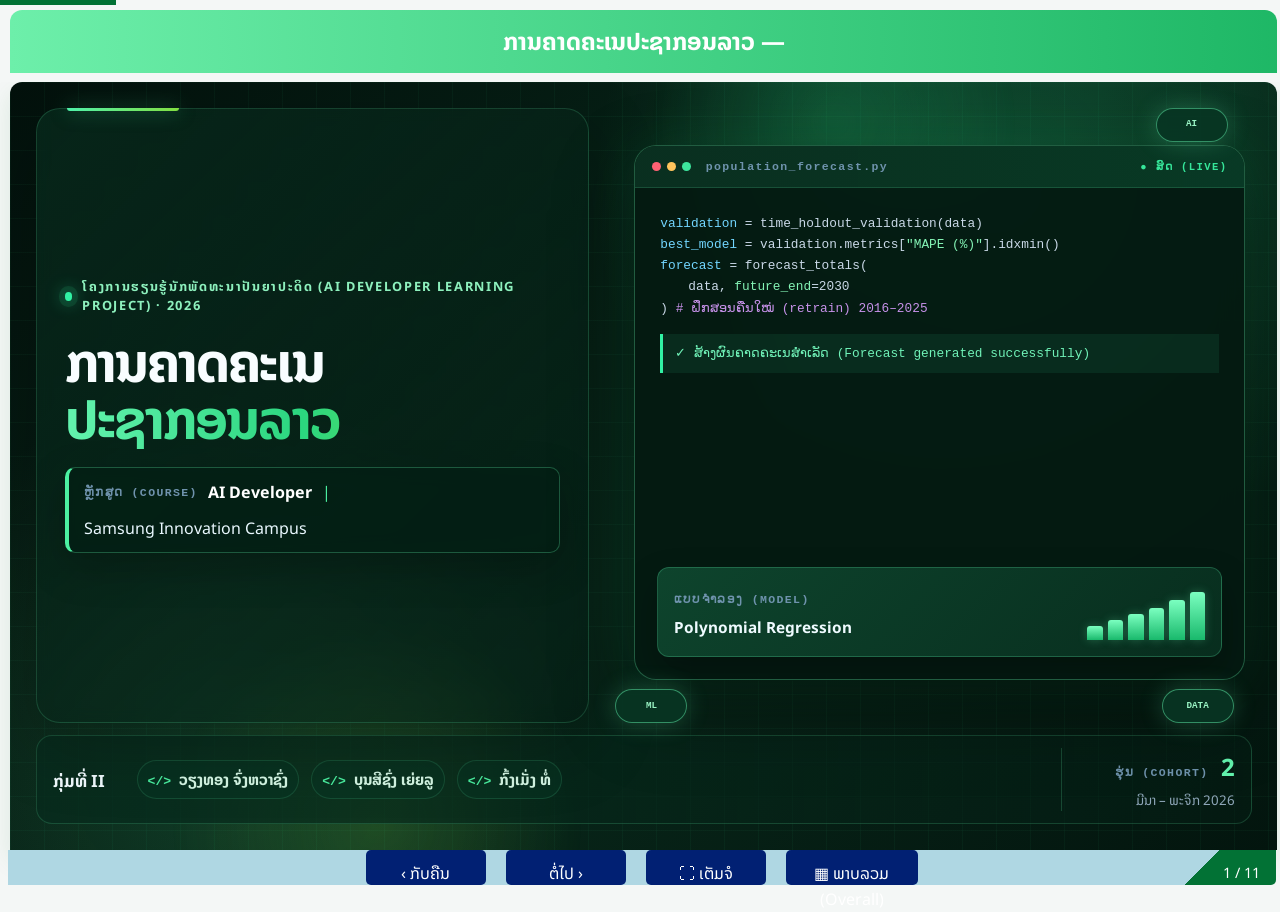
==== commit 3872ac9a: "Fix typo in team member's name" ====
--- a/index.html
+++ b/index.html
@@ -195,7 +195,7 @@
                     </div>
                     <div class="ai-team-members">
                         <span>ວຽງທອງ ຈົ່ງຫວາຊົ່ງ</span>
-                        <span>ບູນສີຊົ່ງ ເຍ່ຍລູ</span>
+                        <span>ບຸນສີຊົ່ງ ເຍ່ຍລູ</span>
                         <span>ກົ້ງເມັ່ງ ທໍ່</span>
                     </div>
                     <div class="ai-cohort">
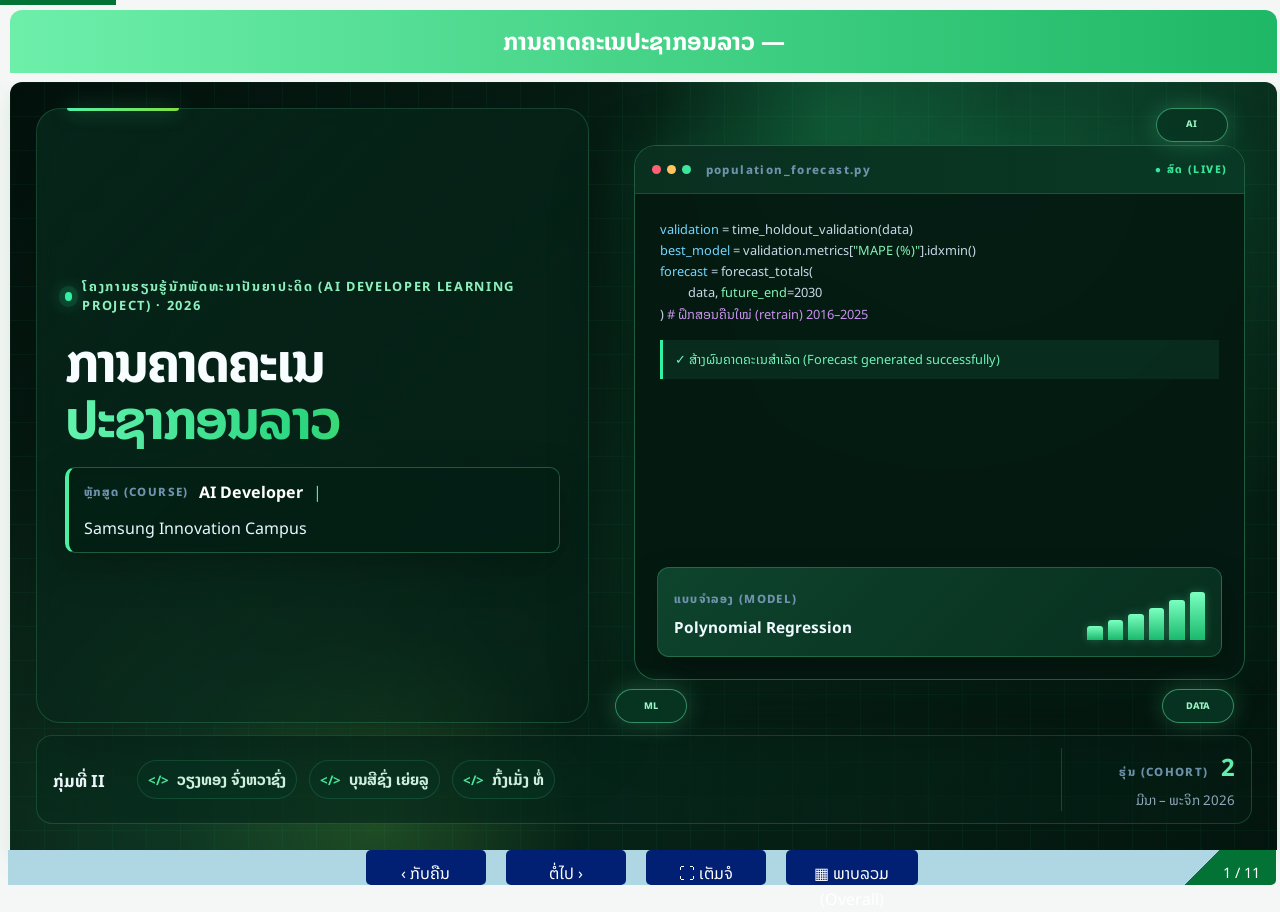
==== commit b657e67b: "Update front" ====
--- a/index.html
+++ b/index.html
@@ -4,7 +4,9 @@
 <head>
     <meta charset="UTF-8">
     <meta name="viewport" content="width=device-width, initial-scale=1.0">
-    <link href="https://fonts.googleapis.com/css2?family=Noto+Sans+Lao:wght@400;700&display=swap" rel="stylesheet">
+    <link rel="preconnect" href="https://fonts.googleapis.com">
+    <link rel="preconnect" href="https://fonts.gstatic.com" crossorigin>
+    <link href="https://fonts.googleapis.com/css2?family=Noto+Sans+Lao:wght@100..900&display=swap" rel="stylesheet">
     <title>ໂຄງການຂະໜາດນ້ອຍ (Mini Project)</title>
     <link rel="stylesheet" href="image/style.css">
     <script src="image/js.js" defer></script>
@@ -1090,7 +1092,7 @@
                                 <div><span class="code-green">✓</span> <span class="code-blue">compare_models</span>([Linear, Polynomial, Exponential])</div>
                                 <div><span class="code-green">✓</span> <span class="code-blue">forecast</span>(district, age, sex)</div>
                                 <div><span class="code-green">✓</span> <span class="code-blue">export</span>(<span class="code-orange">"csv"</span>, <span class="code-orange">"html"</span>)</div>
-                                <div class="ai-code-output">❯ ພ້ອມຮັບຄຳຖາມ (Ready for your questions)</div>
+                                <div class="ai-code-output ai-code-output--lao">❯ ພ້ອມຮັບຄຳຖາມ (Ready for your questions)</div>
                             </div>
                             <div class="ai-forecast-card ai-closing-qa-card">
                                 <span class="topic-icon" aria-hidden="true"><svg><use href="#topic-icon-qa"></use></svg></span>
--- a/image/style.css
+++ b/image/style.css
@@ -1,5 +1,9 @@
 :root {
     --primary-color: #2c3e50;
+    /* Lao fonts for the whole presentation */
+    --font-lao: 'Noto Sans Lao', 'Phetsarath OT', sans-serif;
+    /* Code-style text: Latin stays monospace, Lao falls back to the Lao fonts */
+    --font-mono: Consolas, Monaco, 'Noto Sans Lao', 'Phetsarath OT', monospace;
     --secondary-color: #027235;
     --text-color: #333;
     --bg-color: #f4f7f6;
@@ -10,7 +14,7 @@
 }
 
 body {
-    font-family: 'Noto Sans Lao', 'Phetsarath OT', sans-serif;
+    font-family: var(--font-lao);
     margin: 0;
     background-color: var(--bg-color);
     overflow: hidden;
@@ -18,7 +22,7 @@
 }
 
 table{
-    font-family: 'Noto Sans Lao', 'Phetsarath OT', sans-serif;
+    font-family: var(--font-lao);
     border-collapse: collapse; 
     width: 100%; 
 }
@@ -124,7 +128,7 @@
     gap: 10px;
     margin-bottom: 12px;
     color: #8df0bd;
-    font-family: 'Noto Sans Lao', sans-serif;
+    font-family: var(--font-lao);
     font-size: clamp(0.75rem, 1vw, 0.95rem);
     font-weight: 700;
     line-height: 1.45;
@@ -143,7 +147,7 @@
 .ai-cover-role {
     margin: 0;
     color: #4bf0a1;
-    font-family: Consolas, Monaco, monospace;
+    font-family: var(--font-mono);
     font-size: clamp(1rem, 1.7vw, 1.45rem);
     font-weight: 800;
     letter-spacing: 0.24em;
@@ -187,7 +191,7 @@
     border-radius: 999px;
     background: rgba(8, 55, 35, 0.72);
     color: #bdf7d7;
-    font-family: Consolas, Monaco, monospace;
+    font-family: var(--font-mono);
     font-size: 0.72rem;
     letter-spacing: 0.04em;
 }
@@ -215,7 +219,7 @@
 .ai-team-heading span,
 .ai-cohort > span {
     color: #6f93ad;
-    font-family: Consolas, Monaco, monospace;
+    font-family: var(--font-mono);
     font-size: 0.72rem;
     font-weight: 800;
     letter-spacing: 0.12em;
@@ -279,7 +283,7 @@
 .ai-code-body {
     padding: clamp(18px, 2vw, 28px);
     color: #cad9e8;
-    font-family: Consolas, Monaco, monospace;
+    font-family: var(--font-mono);
     font-size: clamp(0.75rem, 1vw, 1rem);
     line-height: 1.65;
 }
@@ -350,7 +354,7 @@
     border-radius: 999px;
     background: rgba(8, 54, 35, 0.92);
     color: #9af4c5;
-    font-family: Consolas, Monaco, monospace;
+    font-family: var(--font-mono);
     font-size: 0.58rem;
     line-height: 1.15;
     text-align: center;
@@ -403,7 +407,7 @@
     content: "</>";
     margin-right: 8px;
     color: #4bf0a1;
-    font-family: Consolas, Monaco, monospace;
+    font-family: var(--font-mono);
     font-size: 0.82rem;
 }
 
@@ -685,7 +689,7 @@
     width: 120px;
     height: 35px;
     background: #012073;
-    font-family: 'Noto Sans Lao', sans-serif;
+    font-family: var(--font-lao);
 }
 
 button:hover {
@@ -1041,7 +1045,7 @@
     padding: 10px 18px;
     font-size: 15px;
     font-weight: 600;
-    font-family: 'Segoe UI', sans-serif;
+    font-family: var(--font-lao);
     color: white;
 
     background: linear-gradient(135deg, #027235, #04a54f);
@@ -1098,7 +1102,7 @@
     /* Centers the dot vertically with the text */
     gap: 8px;
     /* Adds space between the dot and the text */
-    font-family: 'Noto Sans Lao', 'Phetsarath OT', sans-serif;
+    font-family: var(--font-lao);
 }
 
 /* This automatically creates the dot before the text */
@@ -1172,13 +1176,13 @@
     padding: 15px;
     border-radius: 10px;
     overflow-x: auto;
-    font-family: Consolas, monospace;
+    font-family: var(--font-mono);
 }
 
 
 /* Container for the entire cell */
 .jupyter-cell {
-    font-family: "Helvetica Neue", Helvetica, Arial, sans-serif;
+    font-family: var(--font-lao);
     margin-bottom: 1em;
     display: flex;
     flex-direction: column;
@@ -1197,7 +1201,7 @@
     min-width: 90px;
     padding: 0.4em;
     margin: 0;
-    font-family: monospace;
+    font-family: var(--font-mono);
     font-size: 14px;
     text-align: right;
     line-height: 1.21429em;
@@ -1220,7 +1224,7 @@
     border: 1px solid #cfcfcf;
     border-radius: 2px;
     padding: 0.1em;
-    font-family: "Consolas", "Monaco", monospace;
+    font-family: var(--font-mono);
     font-size: 20px;
     line-height: 1.21429em;
     white-space: pre;
@@ -1243,7 +1247,7 @@
 .output-area {
     flex: 1;
     padding: 0.1em;
-    font-family: "Consolas", "Monaco", monospace;
+    font-family: var(--font-mono);
     font-size: 20px;
     line-height: 1.21429em;
     white-space: pre-wrap;
@@ -1262,7 +1266,7 @@
     border-left: 5px solid #027235;
     border-bottom: 2px solid #02d461;
     padding: 15px;
-    font-family: 'Noto Sans Lao', 'Phetsarath OT', sans-serif;
+    font-family: var(--font-lao);
 }
 
 .modern-details:hover {
@@ -1341,8 +1345,6 @@
 }
 
 
-/* ນຳເຂົ້າ Font ລາວເພື່ອຄວາມງາມ */
-@import url('https://fonts.googleapis.com/css2?family=Noto+Sans+Lao:wght@400;700&display=swap');
 
 /* body {
             background-color: #f0f4f5;
@@ -1384,7 +1386,7 @@
     flex-direction: column;
     align-items: center;
     transition: transform 0.3s ease, box-shadow 0.3s ease;
-    font-family: 'Noto Sans Lao', 'Phetsarath OT', sans-serif;
+    font-family: var(--font-lao);
 
 }
 
@@ -2260,7 +2262,7 @@
     justify-content: center;
 
     transition: transform 0.3s ease, box-shadow 0.3s ease;
-    font-family: 'Noto Sans Lao', 'Phetsarath OT', sans-serif;
+    font-family: var(--font-lao);
 }
 
 /* Hover effect */
@@ -2411,7 +2413,7 @@
 .ring-label {
     position: relative;
     z-index: 1;
-    font-family: sans-serif;
+    font-family: var(--font-lao);
     font-size: 24px;
     font-weight: bold;
 }
@@ -3108,7 +3110,7 @@
 .metadata-table {
     width: 100%;
     border-collapse: collapse;
-    font-family: 'Noto Sans Lao', sans-serif;
+    font-family: var(--font-lao);
 }
 
 .metadata-table th,
@@ -3217,6 +3219,10 @@
     font-style: normal;
 }
 
+.ai-code-output--lao {
+    font-family: var(--font-lao);
+}
+
 .ai-closing-slide .ai-code-body {
     line-height: 1.55;
 }
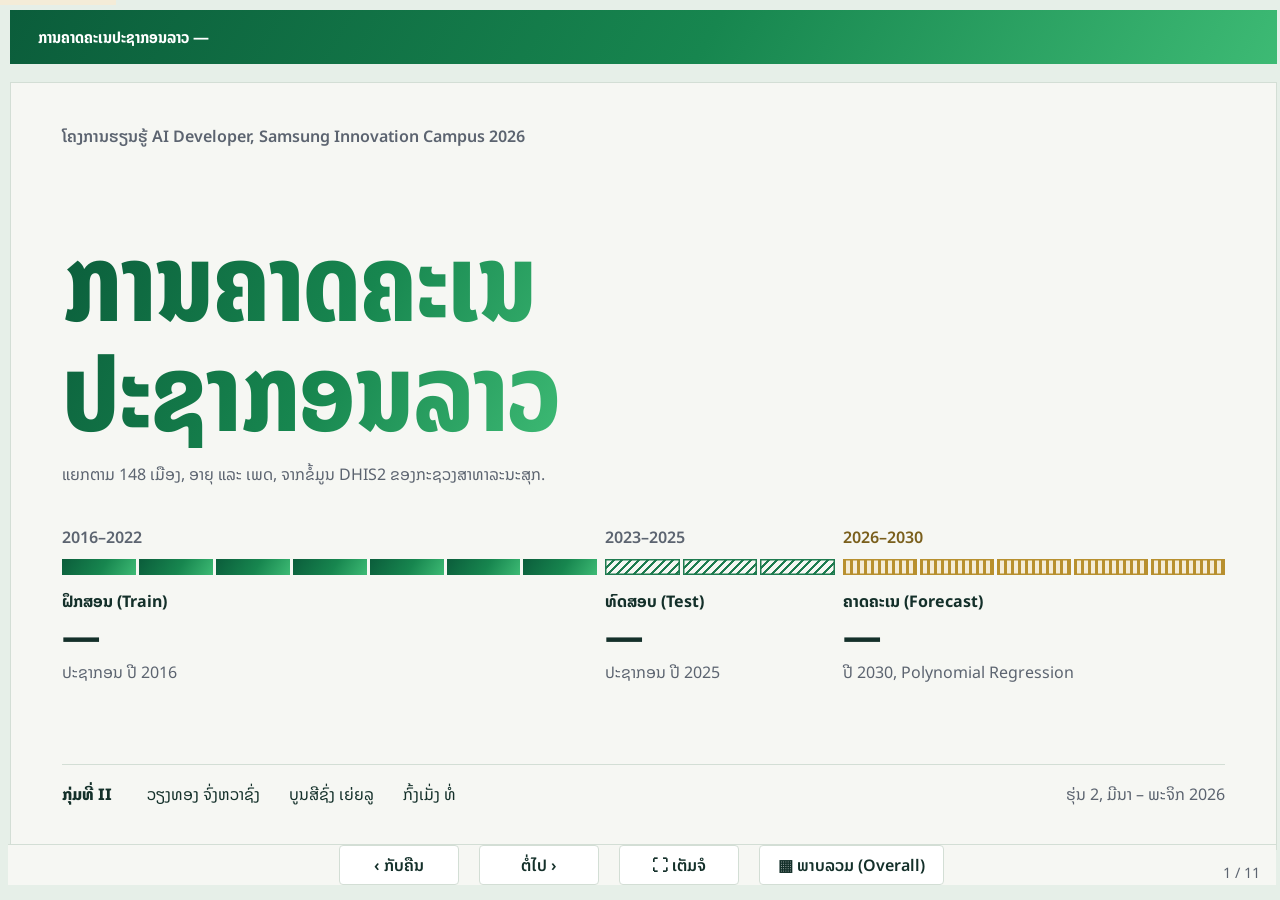
==== commit 9252fec8: "Update map" ====
--- a/index.html
+++ b/index.html
@@ -126,87 +126,47 @@
     </div>
     <div class="slide-container">
         <!-- Slide 1 -->
-        <div class="slide active ai-cover-slide">
-            <div class="ai-cover-orb ai-cover-orb-one" aria-hidden="true"></div>
-            <div class="ai-cover-orb ai-cover-orb-two" aria-hidden="true"></div>
-
-            <div class="ai-cover-shell">
-                <main class="ai-cover-main">
-                    <section class="ai-cover-copy">
-                        <div class="ai-cover-eyebrow">
-                            <span class="ai-live-dot" aria-hidden="true"></span>
-                            ໂຄງການຮຽນຮູ້ນັກພັດທະນາປັນຍາປະດິດ (AI DEVELOPER LEARNING PROJECT) · 2026
-                        </div>
-                        <h1 class="ai-cover-title">
-                            ການຄາດຄະເນ
-                            <span>ປະຊາກອນລາວ</span>
-                        </h1>
-
-                        <div class="ai-course-card">
-                            <span class="ai-course-label">ຫຼັກສູດ (COURSE)</span>
-                            <strong>AI Developer</strong>
-                            <span class="ai-course-divider">|</span>
-                            <span>Samsung Innovation Campus</span>
-                        </div>
-                    </section>
-
-                    <section class="ai-cover-visual"
-                        aria-label="ພາບປະກອບການຄາດຄະເນດ້ວຍ AI (AI forecasting illustration)">
-                        <div class="ai-code-window">
-                            <div class="ai-code-toolbar">
-                                <div class="ai-window-dots" aria-hidden="true">
-                                    <span></span><span></span><span></span>
-                                </div>
-                                <span>population_forecast.py</span>
-                                <span class="ai-code-status">● ສົດ (LIVE)</span>
-                            </div>
-                            <div class="ai-code-body" aria-hidden="true">
-                                <div><span class="code-blue">validation</span> = time_holdout_validation(data)</div>
-                                <div><span class="code-blue">best_model</span> = validation.metrics[<span
-                                        class="code-green">"MAPE (%)"</span>].idxmin()</div>
-                                <div><span class="code-blue">forecast</span> = forecast_totals(</div>
-                                <div class="code-indent">data, <span class="code-green">future_end</span>=2030</div>
-                                <div>) <span class="code-purple"># ຝຶກສອນຄືນໃໝ່ (retrain) 2016–2025</span></div>
-                                <div class="ai-code-output">✓ ສ້າງຜົນຄາດຄະເນສຳເລັດ (Forecast generated successfully)
-                                </div>
-                            </div>
-                            <div class="ai-forecast-card">
-                                <div>
-                                    <span>ແບບຈຳລອງ (MODEL)</span>
-                                    <strong data-result-key="best_model">Polynomial Regression</strong>
-                                </div>
-                                <div class="ai-mini-chart" aria-hidden="true">
-                                    <i style="height: 30%"></i>
-                                    <i style="height: 42%"></i>
-                                    <i style="height: 55%"></i>
-                                    <i style="height: 68%"></i>
-                                    <i style="height: 84%"></i>
-                                    <i style="height: 100%"></i>
-                                </div>
-                            </div>
-                        </div>
-                        <div class="ai-node ai-node-one" aria-hidden="true">AI</div>
-                        <div class="ai-node ai-node-two" aria-hidden="true">ML</div>
-                        <div class="ai-node ai-node-three" aria-hidden="true">DATA</div>
-                    </section>
-                </main>
-
-                <footer class="ai-cover-footer">
-                    <div class="ai-team-heading">
-                        <strong>ກຸ່ມທີ່ II</strong>
-                    </div>
-                    <div class="ai-team-members">
-                        <span>ວຽງທອງ ຈົ່ງຫວາຊົ່ງ</span>
-                        <span>ບຸນສີຊົ່ງ ເຍ່ຍລູ</span>
-                        <span>ກົ້ງເມັ່ງ ທໍ່</span>
-                    </div>
-                    <div class="ai-cohort">
-                        <span>ຮຸ່ນ (COHORT)</span>
-                        <strong>2</strong>
-                        <small>ມີນາ – ພະຈິກ 2026</small>
-                    </div>
-                </footer>
-            </div>
+        <div class="slide active atlas-sheet atlas-cover">
+            <p class="atlas-sheet__course">ໂຄງການຮຽນຮູ້ AI Developer, Samsung Innovation Campus 2026</p>
+
+            <div class="atlas-sheet__body">
+                <h1 class="atlas-sheet__title">ການຄາດຄະເນ<br>ປະຊາກອນລາວ</h1>
+                <p class="atlas-sheet__lede">ແຍກຕາມ 148 ເມືອງ, ອາຍຸ ແລະ ເພດ, ຈາກຂໍ້ມູນ DHIS2 ຂອງກະຊວງສາທາລະນະສຸກ.</p>
+
+                <section class="atlas-ribbon" aria-label="ປະຊາກອນລາວ: ປີຝຶກສອນ, ປີທົດສອບ ແລະ ປີຄາດຄະເນ">
+                    <div class="atlas-ribbon__seg atlas-ribbon__seg--train">
+                        <div class="atlas-ribbon__span" data-result-key="validation_train_period">2016–2022</div>
+                        <div class="atlas-ribbon__band" aria-hidden="true"><i></i><i></i><i></i><i></i><i></i><i></i><i></i></div>
+                        <div class="atlas-ribbon__label">ຝຶກສອນ (Train)</div>
+                        <strong class="atlas-ribbon__value" data-result-key="population_2016">—</strong>
+                        <div class="atlas-ribbon__note">ປະຊາກອນ ປີ 2016</div>
+                    </div>
+                    <div class="atlas-ribbon__seg atlas-ribbon__seg--test">
+                        <div class="atlas-ribbon__span" data-result-key="validation_test_period">2023–2025</div>
+                        <div class="atlas-ribbon__band" aria-hidden="true"><i></i><i></i><i></i></div>
+                        <div class="atlas-ribbon__label">ທົດສອບ (Test)</div>
+                        <strong class="atlas-ribbon__value" data-result-key="population_2025">—</strong>
+                        <div class="atlas-ribbon__note">ປະຊາກອນ ປີ 2025</div>
+                    </div>
+                    <div class="atlas-ribbon__seg atlas-ribbon__seg--forecast">
+                        <div class="atlas-ribbon__span" data-result-key="forecast_period">2026–2030</div>
+                        <div class="atlas-ribbon__band" aria-hidden="true"><i></i><i></i><i></i><i></i><i></i></div>
+                        <div class="atlas-ribbon__label">ຄາດຄະເນ (Forecast)</div>
+                        <strong class="atlas-ribbon__value" data-result-key="best_model_end_value">—</strong>
+                        <div class="atlas-ribbon__note">ປີ <span data-result-key="best_model_end_year">2030</span>, <span data-result-key="best_model">Polynomial Regression</span></div>
+                    </div>
+                </section>
+            </div>
+
+            <footer class="atlas-team">
+                <strong>ກຸ່ມທີ່ II</strong>
+                <ul>
+                    <li>ວຽງທອງ ຈົ່ງຫວາຊົ່ງ</li>
+                    <li>ບູນສີຊົ່ງ ເຍ່ຍລູ</li>
+                    <li>ກົ້ງເມັ່ງ ທໍ່</li>
+                </ul>
+                <span class="atlas-team__cohort">ຮຸ່ນ 2, ມີນາ – ພະຈິກ 2026</span>
+            </footer>
         </div>
 
         <div class="slide short-overview-slide">
@@ -1026,106 +986,61 @@
         </div>
 
         <!-- Slide 11 -->
-        <div class="slide ai-cover-slide ai-closing-slide">
-            <div class="ai-cover-orb ai-cover-orb-one" aria-hidden="true"></div>
-            <div class="ai-cover-orb ai-cover-orb-two" aria-hidden="true"></div>
-
-            <div class="ai-cover-shell">
-                <main class="ai-cover-main">
-                    <section class="ai-cover-copy">
-                        <div class="ai-cover-eyebrow">
-                            <span class="ai-live-dot" aria-hidden="true"></span>
-                            9. ສາທິດລະບົບ &amp; ຖາມ-ຕອບ (LIVE DEMO &amp; Q&amp;A)
-                        </div>
-                        <h1 class="ai-cover-title">
-                            ຂອບໃຈ
-                            <span>ຖາມ &amp; ຕອບ</span>
-                        </h1>
-                        <p class="ai-cover-description">
-                            ຂໍຂອບໃຈທຸກທ່ານທີ່ຮັບຟັງ. ຕໍ່ໄປແມ່ນການສາທິດແອັບ Streamlit ແບບສົດ,
-                            ຈາກນັ້ນເປີດໂອກາດໃຫ້ຖາມຄຳຖາມ ແລະ ແລກປ່ຽນຄຳຄິດເຫັນ.
-                        </p>
-
-                        <div class="ai-closing-takeaways" aria-label="ຜົນຫຼັກຂອງໂຄງການ (Key takeaways)">
-                            <article>
-                                <span class="content-icon" aria-hidden="true"><svg><use href="#content-icon-trophy"></use></svg></span>
-                                <small>ແບບຈຳລອງທີ່ເລືອກ</small>
-                                <strong data-result-key="best_model">—</strong>
-                                <em>MAPE <b data-result-key="best_model_mape">—</b></em>
-                            </article>
-                            <article>
-                                <span class="content-icon" aria-hidden="true"><svg><use href="#content-icon-line"></use></svg></span>
-                                <small>ຄາດຄະເນປີ 2026</small>
-                                <strong data-result-key="best_model_2026">—</strong>
-                                <em>ຄົນ · ທົ່ວປະເທດ</em>
-                            </article>
-                            <article>
-                                <span class="content-icon" aria-hidden="true"><svg><use href="#content-icon-growth"></use></svg></span>
-                                <small>ຄາດຄະເນປີ <b data-result-key="best_model_end_year">—</b></small>
-                                <strong data-result-key="best_model_end_value">—</strong>
-                                <em>ຄົນ · ທົ່ວປະເທດ</em>
-                            </article>
-                        </div>
-
-                        <div class="ai-course-card">
-                            <span class="ai-course-label">ສາທິດ (DEMO)</span>
-                            <strong>streamlit run app.py</strong>
-                            <!-- <span class="ai-course-divider">|</span> -->
-                            <!-- <span>ກອງ · ປຽບທຽບ · ສົ່ງອອກ CSV/HTML</span> -->
-                        </div>
+        <div class="slide atlas-sheet atlas-closing">
+            <p class="atlas-sheet__course">9. ສາທິດລະບົບ ແລະ ຖາມ-ຕອບ</p>
+
+            <div class="atlas-sheet__body">
+                <h1 class="atlas-sheet__title">ຂອບໃຈ</h1>
+                <p class="atlas-sheet__lede">ຕໍ່ໄປແມ່ນການສາທິດແອັບ Streamlit ແບບສົດ, ຈາກນັ້ນເປີດໃຫ້ຖາມຄຳຖາມ ແລະ ແລກປ່ຽນຄຳຄິດເຫັນ.</p>
+
+                <div class="atlas-closing__grid">
+                    <section aria-labelledby="atlas-demo-steps">
+                        <h2 class="atlas-closing__heading" id="atlas-demo-steps">ລຳດັບການສາທິດ</h2>
+                        <ol class="atlas-steps">
+                            <li>ໂຫຼດຂໍ້ມູນ DHIS2 ທົ່ວປະເທດ (data/dataDistrict.csv)</li>
+                            <li>ກວດຄຸນນະພາບຂໍ້ມູນ ແລະ ແກ້ໄຂຄ່າຜິດປົກກະຕິ (threshold <span data-result-key="correction_threshold">3.5</span>)</li>
+                            <li>ປຽບທຽບ 3 ແບບຈຳລອງ ດ້ວຍປີທົດສອບ <span data-result-key="validation_test_period">2023–2025</span></li>
+                            <li>ເບິ່ງຜົນຄາດຄະເນແຍກຕາມເມືອງ, ອາຍຸ ແລະ ເພດ ໃນ pyramid ແລະ ແຜນທີ່</li>
+                            <li>ສົ່ງອອກຜົນເປັນ CSV ແລະ HTML</li>
+                        </ol>
                     </section>
 
-                    <section class="ai-cover-visual"
-                        aria-label="ລາຍການສາທິດລະບົບ (Demo checklist)">
-                        <div class="ai-code-window">
-                            <div class="ai-code-toolbar">
-                                <div class="ai-window-dots" aria-hidden="true">
-                                    <span></span><span></span><span></span>
-                                </div>
-                                <span>demo_checklist.py</span>
-                                <span class="ai-code-status">● ພ້ອມ (READY)</span>
-                            </div>
-                            <div class="ai-code-body">
-                                <div><span class="code-green">✓</span> <span class="code-blue">load</span>(<span class="code-orange">"data/dataDistrict.csv"</span>)</div>
-                                <div><span class="code-green">✓</span> <span class="code-blue">check_quality</span>() <span class="code-purple"># ຄຸນນະພາບຂໍ້ມູນ</span></div>
-                                <div><span class="code-green">✓</span> <span class="code-blue">correct_outliers</span>(threshold=<span class="code-orange">3.5</span>)</div>
-                                <div><span class="code-green">✓</span> <span class="code-blue">compare_models</span>([Linear, Polynomial, Exponential])</div>
-                                <div><span class="code-green">✓</span> <span class="code-blue">forecast</span>(district, age, sex)</div>
-                                <div><span class="code-green">✓</span> <span class="code-blue">export</span>(<span class="code-orange">"csv"</span>, <span class="code-orange">"html"</span>)</div>
-                                <div class="ai-code-output ai-code-output--lao">❯ ພ້ອມຮັບຄຳຖາມ (Ready for your questions)</div>
-                            </div>
-                            <div class="ai-forecast-card ai-closing-qa-card">
-                                <span class="topic-icon" aria-hidden="true"><svg><use href="#topic-icon-qa"></use></svg></span>
-                                <div>
-                                    <span>ຖາມ &amp; ຕອບ (Q&amp;A)</span>
-                                    <strong>ມີຄຳຖາມ ຫຼື ຄຳແນະນຳບໍ?</strong>
-                                </div>
-                            </div>
-                        </div>
-                        <div class="ai-node ai-node-one" aria-hidden="true">DEMO</div>
-                        <div class="ai-node ai-node-two" aria-hidden="true">Q&amp;A</div>
-                        <div class="ai-node ai-node-three" aria-hidden="true">THANK YOU</div>
+                    <section aria-labelledby="atlas-results">
+                        <h2 class="atlas-closing__heading" id="atlas-results">ຜົນຫຼັກ</h2>
+                        <table class="atlas-ledger">
+                            <tbody>
+                                <tr>
+                                    <th scope="row">ແບບຈຳລອງທີ່ເລືອກ<small>MAPE ຂອງປີທົດສອບ</small></th>
+                                    <td><span data-result-key="best_model">—</span><small data-result-key="best_model_mape">—</small></td>
+                                </tr>
+                                <tr>
+                                    <th scope="row">ປະຊາກອນ ປີ 2025</th>
+                                    <td data-result-key="population_2025">—</td>
+                                </tr>
+                                <tr class="is-forecast">
+                                    <th scope="row">ຄາດຄະເນ ປີ 2026</th>
+                                    <td data-result-key="best_model_2026">—</td>
+                                </tr>
+                                <tr class="is-forecast">
+                                    <th scope="row">ຄາດຄະເນ ປີ <span data-result-key="best_model_end_year">2030</span></th>
+                                    <td data-result-key="best_model_end_value">—</td>
+                                </tr>
+                            </tbody>
+                        </table>
                     </section>
-                </main>
-
-                <footer class="ai-cover-footer">
-                    <div class="ai-team-heading">
-                        <strong>ກຸ່ມທີ່ II</strong>
-                    </div>
-                    <div class="ai-team-members">
-                        <span>ວຽງທອງ ຈົ່ງຫວາຊົ່ງ</span>
-                        <span>ບູນສີຊົ່ງ ເຍ່ຍລູ</span>
-                        <span>ກົ້ງເມັ່ງ ທໍ່</span>
-                    </div>
-                    <div class="ai-cohort">
-                        <span>Samsung Innovation Campus</span>
-                        <small>AI Developer · ຮຸ່ນ 2 · 2026</small>
-                    </div>
-                </footer>
-            </div>
-        </div>
-
-
+                </div>
+            </div>
+
+            <footer class="atlas-team">
+                <strong>ກຸ່ມທີ່ II</strong>
+                <ul>
+                    <li>ວຽງທອງ ຈົ່ງຫວາຊົ່ງ</li>
+                    <li>ບູນສີຊົ່ງ ເຍ່ຍລູ</li>
+                    <li>ກົ້ງເມັ່ງ ທໍ່</li>
+                </ul>
+                <span class="atlas-team__cohort">Samsung Innovation Campus, AI Developer 2026</span>
+            </footer>
+        </div>
 
     </div>
 
--- a/image/style.css
+++ b/image/style.css
@@ -1,12 +1,12 @@
 :root {
-    --primary-color: #2c3e50;
+    --primary-color: #14302A;
     /* Lao fonts for the whole presentation */
     --font-lao: 'Noto Sans Lao', 'Phetsarath OT', sans-serif;
     /* Code-style text: Latin stays monospace, Lao falls back to the Lao fonts */
     --font-mono: Consolas, Monaco, 'Noto Sans Lao', 'Phetsarath OT', monospace;
-    --secondary-color: #027235;
+    --secondary-color: #14302A;
     --text-color: #333;
-    --bg-color: #f4f7f6;
+    --bg-color: #F6F7F3;
     --presentation-title-size: clamp(2rem, 3vw, 2.75rem);
     --presentation-section-title-size: clamp(1.2rem, 1.7vw, 1.55rem);
     --presentation-content-size: clamp(1rem, 1.25vw, 1.2rem);
@@ -51,438 +51,14 @@
     padding: clamp(20px, 2vw, 28px);
     box-sizing: border-box;
     border-radius: 12px 12px 0 0;
-    background: linear-gradient(135deg, #f8f6f6 98%, #027235 2%);
-    box-shadow: 0 10px 25px rgba(2, 111, 26, 0.1);
+    background: linear-gradient(135deg, #F6F7F3 98%, #14302A 2%);
+    box-shadow: 0 10px 25px rgba(28, 37, 65, 0.1);
     overflow-y: auto;
     width: 99%;
 }
 
 .slide.active {
     display: block;
-}
-
-/* AI Developer cover slide */
-.slide.ai-cover-slide {
-    padding: 0;
-    overflow: hidden;
-    isolation: isolate;
-    background:
-        linear-gradient(rgba(54, 230, 154, 0.045) 1px, transparent 1px),
-        linear-gradient(90deg, rgba(54, 230, 154, 0.045) 1px, transparent 1px),
-        radial-gradient(circle at 78% 14%, rgba(38, 208, 128, 0.24), transparent 34%),
-        radial-gradient(circle at 16% 88%, rgba(86, 225, 137, 0.12), transparent 29%),
-        linear-gradient(135deg, #03110c 0%, #08271a 54%, #03150e 100%);
-    background-size: 34px 34px, 34px 34px, auto, auto, auto;
-    color: #e9f8ff;
-}
-
-.ai-cover-shell {
-    position: relative;
-    z-index: 2;
-    display: grid;
-    grid-template-rows: minmax(0, 1fr) auto;
-    width: 100%;
-    height: 100%;
-    min-height: 0;
-    padding: clamp(20px, 2vw, 30px);
-    box-sizing: border-box;
-}
-
-.ai-cover-main {
-    display: grid;
-    grid-template-columns: minmax(0, 0.94fr) minmax(420px, 1.06fr);
-    min-height: 0;
-    gap: clamp(28px, 3vw, 48px);
-    align-items: stretch;
-}
-
-.ai-cover-copy {
-    position: relative;
-    max-width: 700px;
-    display: flex;
-    flex-direction: column;
-    justify-content: center;
-    padding: clamp(22px, 2.2vw, 32px);
-    border: 1px solid rgba(99, 243, 174, 0.18);
-    border-radius: 24px;
-    background: linear-gradient(135deg, rgba(8, 44, 30, 0.72), rgba(4, 24, 17, 0.38));
-    box-shadow: 0 24px 70px rgba(0, 0, 0, 0.22);
-    backdrop-filter: blur(8px);
-}
-
-.ai-cover-copy::before {
-    content: "";
-    position: absolute;
-    top: -1px;
-    left: 30px;
-    width: 112px;
-    height: 3px;
-    border-radius: 0 0 6px 6px;
-    background: linear-gradient(90deg, #50f1aa, #82df42);
-    box-shadow: 0 0 18px rgba(80, 241, 170, 0.5);
-}
-
-.ai-cover-eyebrow {
-    display: inline-flex;
-    align-items: center;
-    gap: 10px;
-    margin-bottom: 12px;
-    color: #8df0bd;
-    font-family: var(--font-lao);
-    font-size: clamp(0.75rem, 1vw, 0.95rem);
-    font-weight: 700;
-    line-height: 1.45;
-    letter-spacing: 0.13em;
-}
-
-.ai-live-dot {
-    width: 9px;
-    height: 9px;
-    border-radius: 50%;
-    background: #31f2a4;
-    box-shadow: 0 0 0 6px rgba(49, 242, 164, 0.1), 0 0 18px #31f2a4;
-    animation: aiPulse 1.8s ease-in-out infinite;
-}
-
-.ai-cover-role {
-    margin: 0;
-    color: #4bf0a1;
-    font-family: var(--font-mono);
-    font-size: clamp(1rem, 1.7vw, 1.45rem);
-    font-weight: 800;
-    letter-spacing: 0.24em;
-}
-
-.ai-cover-title {
-    margin: 8px 0 18px;
-    padding: 0;
-    color: #f8fdff;
-    font-size: clamp(2.75rem, 4.25vw, 4.65rem);
-    line-height: 1.04;
-    letter-spacing: -0.035em;
-}
-
-.ai-cover-title span {
-    display: block;
-    background: linear-gradient(90deg, #63f3ae 0%, #2bd67f 48%, #8ee63e 100%);
-    -webkit-background-clip: text;
-    background-clip: text;
-    color: transparent;
-}
-
-.ai-cover-description {
-    max-width: 710px;
-    margin: 0 0 14px;
-    color: #b8cada;
-    font-size: clamp(0.95rem, 1.25vw, 1.16rem);
-    line-height: 1.5;
-}
-
-.ai-cover-tags {
-    display: flex;
-    flex-wrap: wrap;
-    gap: 10px;
-    margin-bottom: 16px;
-}
-
-.ai-cover-tags span {
-    padding: 6px 11px;
-    border: 1px solid rgba(99, 243, 174, 0.32);
-    border-radius: 999px;
-    background: rgba(8, 55, 35, 0.72);
-    color: #bdf7d7;
-    font-family: var(--font-mono);
-    font-size: 0.72rem;
-    letter-spacing: 0.04em;
-}
-
-.ai-course-card {
-    display: flex;
-    flex-wrap: wrap;
-    align-items: center;
-    gap: 10px;
-    width: 100%;
-    max-width: 560px;
-    padding: 11px 15px;
-    box-sizing: border-box;
-    border: 1px solid rgba(99, 243, 174, 0.28);
-    border-left: 4px solid #4bf0a1;
-    border-radius: 10px;
-    background: rgba(4, 31, 21, 0.84);
-    box-shadow: 0 14px 40px rgba(0, 0, 0, 0.24);
-    backdrop-filter: blur(10px);
-}
-
-.ai-course-label,
-.ai-code-toolbar,
-.ai-forecast-card span,
-.ai-team-heading span,
-.ai-cohort > span {
-    color: #6f93ad;
-    font-family: var(--font-mono);
-    font-size: 0.72rem;
-    font-weight: 800;
-    letter-spacing: 0.12em;
-}
-
-.ai-course-card strong {
-    color: #ffffff;
-}
-
-.ai-course-divider {
-    color: #4bf0a1;
-}
-
-.ai-cover-visual {
-    position: relative;
-    min-height: 430px;
-}
-
-.ai-code-window {
-    position: absolute;
-    inset: 6% 1% 7%;
-    overflow: hidden;
-    border: 1px solid rgba(99, 243, 174, 0.3);
-    border-radius: 22px;
-    background: rgba(5, 26, 18, 0.94);
-    box-shadow: 0 30px 80px rgba(0, 0, 0, 0.42), 0 0 55px rgba(43, 214, 127, 0.13);
-    transform: none;
-    backdrop-filter: blur(14px);
-}
-
-.ai-code-toolbar {
-    display: grid;
-    grid-template-columns: auto 1fr auto;
-    align-items: center;
-    gap: 15px;
-    padding: 14px 17px;
-    border-bottom: 1px solid rgba(99, 243, 174, 0.16);
-    background: linear-gradient(90deg, rgba(10, 48, 32, 0.96), rgba(9, 61, 39, 0.9));
-}
-
-.ai-window-dots {
-    display: flex;
-    gap: 6px;
-}
-
-.ai-window-dots span {
-    width: 9px;
-    height: 9px;
-    border-radius: 50%;
-    background: #ff6174;
-}
-
-.ai-window-dots span:nth-child(2) { background: #ffc45c; }
-.ai-window-dots span:nth-child(3) { background: #3de59d; }
-
-.ai-code-status {
-    color: #36e69a;
-    font-size: 0.66rem;
-}
-
-.ai-code-body {
-    padding: clamp(18px, 2vw, 28px);
-    color: #cad9e8;
-    font-family: var(--font-mono);
-    font-size: clamp(0.75rem, 1vw, 1rem);
-    line-height: 1.65;
-}
-
-.code-indent { padding-left: 28px; }
-.code-purple { color: #c792ea; }
-.code-blue { color: #72d6ff; }
-.code-orange { color: #ffbe78; }
-.code-green { color: #84f3b5; }
-
-.ai-code-output {
-    margin-top: 15px;
-    padding: 9px 12px;
-    border-left: 3px solid #31f2a4;
-    background: rgba(49, 242, 164, 0.08);
-    color: #70f2b8;
-}
-
-.ai-forecast-card {
-    position: absolute;
-    right: 22px;
-    bottom: 22px;
-    left: 22px;
-    display: flex;
-    align-items: flex-end;
-    justify-content: space-between;
-    gap: 20px;
-    padding: 16px;
-    border: 1px solid rgba(99, 243, 174, 0.24);
-    border-radius: 12px;
-    background: linear-gradient(135deg, rgba(14, 70, 46, 0.97), rgba(8, 47, 31, 0.97));
-    box-shadow: 0 16px 34px rgba(0, 0, 0, 0.26);
-}
-
-.ai-forecast-card strong {
-    display: block;
-    margin-top: 5px;
-    color: #effbff;
-    font-size: clamp(0.9rem, 1.2vw, 1.15rem);
-}
-
-.ai-mini-chart {
-    display: flex;
-    align-items: flex-end;
-    gap: 5px;
-    width: 118px;
-    height: 48px;
-}
-
-.ai-mini-chart i {
-    flex: 1;
-    border-radius: 3px 3px 0 0;
-    background: linear-gradient(180deg, #7bffc0, #19b96c);
-    box-shadow: 0 0 10px rgba(99, 243, 174, 0.28);
-}
-
-.ai-node {
-    position: absolute;
-    display: grid;
-    place-items: center;
-    width: auto;
-    min-width: 72px;
-    height: auto;
-    min-height: 34px;
-    padding: 7px 11px;
-    box-sizing: border-box;
-    border: 1px solid rgba(99, 243, 174, 0.48);
-    border-radius: 999px;
-    background: rgba(8, 54, 35, 0.92);
-    color: #9af4c5;
-    font-family: var(--font-mono);
-    font-size: 0.58rem;
-    line-height: 1.15;
-    text-align: center;
-    white-space: nowrap;
-    font-weight: 800;
-    box-shadow: 0 0 24px rgba(99, 243, 174, 0.24);
-}
-
-.ai-node-one { top: 0; right: 24px; }
-.ai-node-two { bottom: 0; left: -12px; }
-.ai-node-three { right: 18px; bottom: 0; }
-
-.ai-cover-footer {
-    display: grid;
-    grid-template-columns: auto 1fr auto;
-    gap: clamp(18px, 2.5vw, 38px);
-    align-items: center;
-    margin-top: 12px;
-    padding: 12px 16px;
-    border: 1px solid rgba(99, 243, 174, 0.18);
-    border-radius: 16px;
-    background: linear-gradient(90deg, rgba(7, 43, 29, 0.76), rgba(5, 30, 21, 0.48));
-}
-
-.ai-team-heading strong,
-.ai-cohort strong {
-    display: block;
-    margin-top: 3px;
-    color: #f2fbff;
-    font-size: 1.05rem;
-}
-
-.ai-team-members {
-    display: flex;
-    flex-wrap: wrap;
-    gap: 8px 12px;
-    color: #d5f7e5;
-    font-size: clamp(0.95rem, 1.1vw, 1.16rem);
-    font-weight: 700;
-}
-
-.ai-team-members span {
-    padding: 6px 10px;
-    border: 1px solid rgba(99, 243, 174, 0.14);
-    border-radius: 999px;
-    background: rgba(8, 52, 35, 0.56);
-}
-
-.ai-team-members span::before {
-    content: "</>";
-    margin-right: 8px;
-    color: #4bf0a1;
-    font-family: var(--font-mono);
-    font-size: 0.82rem;
-}
-
-.ai-cohort {
-    min-width: 155px;
-    padding-left: 18px;
-    border-left: 1px solid rgba(99, 243, 174, 0.2);
-    text-align: right;
-}
-
-.ai-cohort strong {
-    display: inline;
-    margin-left: 8px;
-    color: #63f3ae;
-    font-size: 1.5rem;
-}
-
-.ai-cohort small {
-    display: block;
-    margin-top: 2px;
-    color: #8fa7b9;
-}
-
-.ai-cover-orb {
-    position: absolute;
-    z-index: 1;
-    border-radius: 50%;
-    filter: blur(2px);
-    pointer-events: none;
-}
-
-.ai-cover-orb-one {
-    top: -150px;
-    right: 20%;
-    width: 380px;
-    height: 380px;
-    background: radial-gradient(circle, rgba(43, 214, 127, 0.2), transparent 68%);
-}
-
-.ai-cover-orb-two {
-    bottom: -190px;
-    left: 12%;
-    width: 430px;
-    height: 430px;
-    background: radial-gradient(circle, rgba(142, 230, 62, 0.14), transparent 68%);
-}
-
-@keyframes aiPulse {
-    0%, 100% { opacity: 0.72; transform: scale(0.9); }
-    50% { opacity: 1; transform: scale(1.08); }
-}
-
-@media (max-width: 980px) {
-    .slide.ai-cover-slide { overflow-y: auto; }
-    .ai-cover-main { grid-template-columns: 1fr; }
-    .ai-cover-visual { min-height: 390px; }
-    .ai-cover-footer { grid-template-columns: 1fr; }
-    .ai-cohort { padding-left: 0; border-left: 0; text-align: left; }
-}
-
-@media (max-width: 600px) {
-    .ai-cover-shell { padding: 24px; }
-    .ai-cover-title { font-size: clamp(2.25rem, 12vw, 3.5rem); }
-    .ai-cover-description { font-size: 1rem; }
-    .ai-course-card { align-items: flex-start; flex-direction: column; }
-    .ai-course-divider { display: none; }
-    .ai-cover-visual { min-height: 330px; }
-    .ai-code-window { inset: 5% 0; transform: none; }
-    .ai-node { display: none; }
-    .ai-code-body { line-height: 1.65; }
-    .ai-team-members { flex-direction: column; }
-}
-
-@media (prefers-reduced-motion: reduce) {
-    .ai-live-dot { animation: none; }
 }
 
 /* NEXT */
@@ -521,7 +97,7 @@
 
 h1 {
     /* color: var(--primary-color); */
-    color: #027235;
+    color: #14302A;
     /* border-bottom: 3px solid var(--secondary-color); */
     padding-bottom: 10px;
     width: 100%;
@@ -529,7 +105,7 @@
 }
 
 h2 {
-    color: #027235;
+    color: #14302A;
     /* border-bottom: 1px solid #1e02bd; */
 }
 
@@ -566,11 +142,11 @@
     place-items: center;
     width: clamp(48px, 4.5vw, 66px);
     height: clamp(48px, 4.5vw, 66px);
-    border: 1px solid rgba(8, 120, 63, 0.24);
+    border: 1px solid rgba(28, 37, 65, 0.24);
     border-radius: 18px;
-    color: #08783f;
-    background: linear-gradient(145deg, #effbf4, #dff4e8);
-    box-shadow: 0 9px 24px rgba(5, 81, 47, 0.12);
+    color: #14302A;
+    background: linear-gradient(145deg, #FFFFFF, #FFFFFF);
+    box-shadow: 0 9px 24px rgba(28, 37, 65, 0.12);
 }
 
 .topic-icon svg {
@@ -589,10 +165,10 @@
     place-items: center;
     width: 34px;
     height: 34px;
-    border: 1px solid rgba(8, 120, 63, 0.2);
+    border: 1px solid rgba(28, 37, 65, 0.2);
     border-radius: 10px;
-    color: #08783f;
-    background: #edf9f2;
+    color: #14302A;
+    background: #FFFFFF;
 }
 
 .content-icon svg {
@@ -619,7 +195,7 @@
     margin-right: 6px;
     border: 0;
     border-radius: 6px;
-    background: #e6f6ed;
+    background: #FFFFFF;
     vertical-align: middle;
 }
 
@@ -672,7 +248,7 @@
     display: flex;
     justify-content: center;
     gap: 20px;
-    background: linear-gradient(135deg, #afd7e3 93%, #027235 7%);
+    background: linear-gradient(135deg, #E6EFE8 93%, #14302A 7%);
     border-bottom-right-radius: 5px;
     right: 4.5px;
 }
@@ -688,12 +264,12 @@
     transition: 0.3s;
     width: 120px;
     height: 35px;
-    background: #012073;
+    background: #14302A;
     font-family: var(--font-lao);
 }
 
 button:hover {
-    background: #027235;
+    background: #14302A;
 }
 
 .overview-button {
@@ -706,16 +282,16 @@
     max-width: none;
     max-height: none;
     padding: 0;
-    border: 1px solid rgba(53, 221, 139, 0.45);
+    border: 1px solid rgba(29, 106, 174, 0.45);
     border-radius: 20px;
-    color: #eefcf5;
-    background: linear-gradient(145deg, #061a12, #0b3021);
+    color: #FFFFFF;
+    background: linear-gradient(145deg, #14302A, #14302A);
     box-shadow: 0 28px 80px rgba(0, 0, 0, 0.5);
     overflow: hidden;
 }
 
 .slide-overview::backdrop {
-    background: rgba(1, 12, 8, 0.78);
+    background: rgba(28, 37, 65, 0.78);
     backdrop-filter: blur(8px);
 }
 
@@ -724,18 +300,18 @@
     align-items: center;
     justify-content: space-between;
     padding: 18px 24px;
-    border-bottom: 1px solid rgba(118, 236, 177, 0.18);
-    background: rgba(4, 25, 17, 0.94);
+    border-bottom: 1px solid rgba(111, 156, 203, 0.18);
+    background: rgba(28, 37, 65, 0.94);
 }
 
 .slide-overview-header h2 {
     margin: 2px 0 0;
-    color: #f2fff8;
+    color: #FFFFFF;
     font-size: 1.35rem;
 }
 
 .slide-overview-eyebrow {
-    color: #61e9a5;
+    color: #6DB58C;
     font-size: 0.72rem;
     font-weight: 700;
     letter-spacing: 0.18em;
@@ -766,7 +342,7 @@
     padding: 7px;
     border: 2px solid transparent;
     border-radius: 13px;
-    color: #dff9eb;
+    color: #FFFFFF;
     background: rgba(255, 255, 255, 0.07);
     text-align: left;
     transition: transform 0.2s ease, border-color 0.2s ease, background 0.2s ease;
@@ -775,14 +351,14 @@
 button.slide-overview-card:hover,
 button.slide-overview-card:focus-visible {
     transform: translateY(-3px);
-    border-color: #62e6a5;
+    border-color: #6DB58C;
     outline: none;
-    background: rgba(67, 210, 139, 0.13);
+    background: rgba(29, 106, 174, 0.13);
 }
 
 button.slide-overview-card.is-current {
-    border-color: #8ef0bd;
-    box-shadow: 0 0 0 3px rgba(98, 230, 165, 0.16);
+    border-color: #6DB58C;
+    box-shadow: 0 0 0 3px rgba(111, 156, 203, 0.16);
 }
 
 .slide-overview-frame {
@@ -846,7 +422,7 @@
     top: 0;
     left: 0;
     height: 5px;
-    background: #027235;
+    background: #14302A;
     transition: width 1s;
     z-index: 2000;
     /* Added: Ensures it sits above the header container */
@@ -896,7 +472,7 @@
     justify-content: center;
     align-items: center;
     flex-shrink: 0;
-    background: #027235;
+    background: #14302A;
 }
 
 hr {
@@ -904,7 +480,7 @@
     height: 1px;
     background-image: linear-gradient(to right,
             rgba(255, 255, 255, 0),
-            #027235,
+            #14302A,
             rgba(255, 255, 255, 0));
 }
 
@@ -970,7 +546,7 @@
 .title {
     font-size: 18px;
     font-weight: 600;
-    color: #1f2937;
+    color: #14302A;
 }
 
 /* ACTIONS */
@@ -996,7 +572,7 @@
     cursor: pointer;
 
     font-size: 16px;
-    color: #374151;
+    color: #14302A;
 
     transition: 0.25s;
 }
@@ -1009,7 +585,7 @@
 /* CONTENT */
 .st-content {
     padding: 24px;
-    color: #4b5563;
+    color: #5C6470;
     line-height: 1.8;
     overflow: auto;
     max-height: 500px;
@@ -1032,7 +608,7 @@
 .badge {
     display: inline-block;
     padding: 6px 14px;
-    background: #e8f5e9;
+    background: #FFFFFF;
     color: #2e7d32;
     border-radius: 30px;
     font-size: 13px;
@@ -1048,12 +624,12 @@
     font-family: var(--font-lao);
     color: white;
 
-    background: linear-gradient(135deg, #027235, #04a54f);
+    background: linear-gradient(135deg, #14302A, #1E7B4F);
 
     /* border-radius: 12px 12px 0px 0px; */
     border-radius: 12px;
     box-shadow:
-        0 4px 12px rgba(2, 114, 53, 0.25),
+        0 4px 12px rgba(28, 37, 65, 0.25),
         inset 0 1px 1px rgba(255, 255, 255, 0.2);
 
     letter-spacing: 0.5px;
@@ -1064,7 +640,7 @@
 .modern-label:hover {
     transform: translateY(-2px);
     box-shadow:
-        0 8px 18px rgba(2, 114, 53, 0.35),
+        0 8px 18px rgba(28, 37, 65, 0.35),
         inset 0 1px 1px rgba(255, 255, 255, 0.2);
 }
 
@@ -1077,12 +653,12 @@
     padding: 12px 20px;
 
     background: white;
-    border-left: 5px solid #027235;
+    border-left: 5px solid #14302A;
 
     border-radius: 14px;
     font-size: 15px;
     font-weight: 600;
-    color: #1f2937;
+    color: #14302A;
 
     box-shadow: 0 6px 16px rgba(0, 0, 0, 0.08);
 }
@@ -1090,9 +666,9 @@
 .dot {
     width: 10px;
     height: 10px;
-    background: #04a54f;
+    background: #1E7B4F;
     border-radius: 50%;
-    box-shadow: 0 0 10px #04a54f;
+    box-shadow: 0 0 10px #1E7B4F;
     display: flex;
 }
 
@@ -1111,9 +687,9 @@
     /* Required for pseudo-elements to show up */
     width: 10px;
     height: 10px;
-    background: #04a54f;
+    background: #1E7B4F;
     border-radius: 50%;
-    box-shadow: 0 0 10px #04a54f;
+    box-shadow: 0 0 10px #1E7B4F;
     flex-shrink: 0;
     /* Prevents the dot from distorting */
 }
@@ -1142,10 +718,10 @@
     text-align: center;
 
     background: linear-gradient(270deg,
-            #054e27,
-            #04a54f,
-            #04a54f,
-            #6defaa);
+            #14302A,
+            #1E7B4F,
+            #1E7B4F,
+            #6DB58C);
 
     background-size: 400% 400%;
 
@@ -1263,8 +839,8 @@
     overflow: hidden;
     transition: all 0.3s ease;
     /* Removed general padding so the summary background spans edge-to-edge */
-    border-left: 5px solid #027235;
-    border-bottom: 2px solid #02d461;
+    border-left: 5px solid #14302A;
+    border-bottom: 2px solid #1E7B4F;
     padding: 15px;
     font-family: var(--font-lao);
 }
@@ -1288,7 +864,7 @@
     justify-content: space-between;
     align-items: center;
     user-select: none;
-    background-color: #f4f7f7;
+    background-color: #FFFFFF;
     border-radius: 10px 10px 0 0;
     font-size: var(--presentation-section-title-size);
 
@@ -1304,7 +880,7 @@
     content: '🞂';
     /* Or use a SVG/icon */
     transition: transform 0.3s ease;
-    color: #64748b;
+    color: #5C6470;
 }
 
 /* Rotate arrow when open */
@@ -1317,7 +893,7 @@
 .modern-details .content {
     padding: 0 1rem 1rem 1rem;
     line-height: 1.6;
-    color: #475569;
+    color: #5C6470;
     border-top: 1px solid #f1f5f9;
     animation: slideDown 0.3s ease-out;
     font-size: var(--presentation-content-size);
@@ -1370,7 +946,7 @@
 
 /* Style ພື້ນຖານຂອງ Card */
 .panel-card {
-    background-color: #f4f7f7;
+    background-color: #FFFFFF;
     /* ສີພື້ນຫຼັງຂາວອົມເທົາ/ຟ້າອ່ອນໆ */
     border-radius: 16px;
     /* ມົນມຸມ */
@@ -1398,37 +974,37 @@
 
 /* ກຳນົດສີຂອບດ້ານເທິງຂອງແຕ່ລະ Card ໃຫ້ຄືໃນຮູບ */
 .card-teal {
-    border-top: 10px solid #237b76;
+    border-top: 10px solid #1E7B4F;
 }
 
 .card-blue {
-    border-top: 10px solid #70b2bc;
+    border-top: 10px solid #6DB58C;
 }
 
 .card-orange {
-    border-top: 10px solid #f1a429;
+    border-top: 10px solid #5C6470;
 }
 
 .card-coral {
-    border-top: 10px solid #f18a6f;
+    border-top: 10px solid #A63D4F;
 }
 
 .card-purple {
-    border-top: 10px solid #947ba7;
+    border-top: 10px solid #5C6470;
 }
 
 .card-green1 {
-    border-top: 10px solid #05cf42;
+    border-top: 10px solid #5C8A2E;
 }
 
 .card-green2 {
-    border-top: 10px solid #0544f2;
+    border-top: 10px solid #1E7B4F;
 }
 
 /* ໂຕໜັງສື "ມື້ທີ" */
 .card-day {
     font-size: 14px;
-    color: #8a9a9d;
+    color: #5C6470;
     margin-top: 5px;
     font-weight: bold;
 }
@@ -1437,7 +1013,7 @@
 .card-number {
     font-size: 72px;
     font-weight: bold;
-    color: #1a5163;
+    color: #14302A;
     /* ສີຟ້າເຂັ້ມ */
     line-height: 1;
     margin: 15px 0;
@@ -1446,7 +1022,7 @@
 /* ເນື້ອຫາດ້ານລຸ່ມ */
 .card-text {
     font-size: 16px;
-    color: #1a5163;
+    color: #14302A;
     font-weight: 700;
     line-height: 1.5;
     margin: 0;
@@ -1477,7 +1053,7 @@
     width: min(280px, 70vw);
     padding: 10px 12px;
     border-radius: 8px;
-    background: #163b49;
+    background: #14302A;
     box-shadow: 0 8px 20px rgba(0, 0, 0, 0.22);
     color: #ffffff;
     font-size: 13px;
@@ -1497,7 +1073,7 @@
     top: 100%;
     left: 50%;
     border: 6px solid transparent;
-    border-top-color: #163b49;
+    border-top-color: #14302A;
     content: "";
     transform: translateX(-50%);
 }
@@ -1512,7 +1088,7 @@
 
 .metric-tooltip:focus-visible {
     border-radius: 3px;
-    box-shadow: 0 0 0 3px rgba(35, 123, 118, 0.3);
+    box-shadow: 0 0 0 3px rgba(29, 106, 174, 0.3);
 }
 
 /* Compact result layouts used by the Streamlit-results slides. */
@@ -1525,31 +1101,31 @@
 
 .result-summary-card {
     padding: 18px;
-    border: 1px solid #dbe7e2;
-    border-top: 6px solid #027235;
+    border: 1px solid #D3DED5;
+    border-top: 6px solid #14302A;
     border-radius: 12px;
     background: #ffffff;
-    box-shadow: 0 6px 18px rgba(2, 114, 53, 0.08);
+    box-shadow: 0 6px 18px rgba(28, 37, 65, 0.08);
     text-align: center;
 }
 
 .result-summary-card strong {
     display: block;
     margin: 5px 0;
-    color: #1a5163;
+    color: #14302A;
     font-size: clamp(1.7rem, 3vw, 2.5rem);
 }
 
 .result-summary-card span {
-    color: #52666d;
+    color: #5C6470;
     font-size: 0.95rem;
 }
 
 .result-note {
     padding: 12px 16px;
-    border-left: 5px solid #f1a429;
+    border-left: 5px solid #5C6470;
     border-radius: 6px;
-    background: #fff8e8;
+    background: #E6EFE8;
     line-height: 1.55;
 }
 
@@ -1563,7 +1139,7 @@
 .correction-results-context {
     margin: 6px auto 18px;
     max-width: 1180px;
-    color: #36565d;
+    color: #14302A;
     font-size: clamp(1rem, 1.45vw, 1.3rem);
     line-height: 1.55;
     text-align: center;
@@ -1583,11 +1159,11 @@
     display: flex;
     min-height: 118px;
     padding: 18px 14px 14px;
-    border: 1px solid #cce2d7;
-    border-top: 6px solid #027235;
+    border: 1px solid #D3DED5;
+    border-top: 6px solid #14302A;
     border-radius: 14px;
-    background: linear-gradient(180deg, #ffffff, #f1faf5);
-    box-shadow: 0 8px 20px rgba(2, 114, 53, 0.1);
+    background: linear-gradient(180deg, #ffffff, #FFFFFF);
+    box-shadow: 0 8px 20px rgba(28, 37, 65, 0.1);
     box-sizing: border-box;
     flex-direction: column;
     justify-content: center;
@@ -1602,7 +1178,7 @@
     width: 26px;
     height: 26px;
     border-radius: 50%;
-    background: #027235;
+    background: #14302A;
     color: #ffffff;
     font-size: 0.82rem;
     font-weight: 800;
@@ -1610,30 +1186,30 @@
 }
 
 .correction-step strong {
-    color: #174b3a;
+    color: #14302A;
     font-size: clamp(0.95rem, 1.25vw, 1.2rem);
 }
 
 .correction-step small {
     margin-top: 8px;
-    color: #5e7471;
+    color: #5C6470;
     font-size: 0.82rem;
     line-height: 1.35;
 }
 
 .correction-step-decision {
-    border-top-color: #f1a429;
-    background: linear-gradient(180deg, #ffffff, #fff8e8);
+    border-top-color: #5C6470;
+    background: linear-gradient(180deg, #ffffff, #E6EFE8);
 }
 
 .correction-step-output {
-    border-top-color: #1686a3;
-    background: linear-gradient(180deg, #ffffff, #eef9fc);
+    border-top-color: #1E7B4F;
+    background: linear-gradient(180deg, #ffffff, #FFFFFF);
 }
 
 .correction-arrow {
     display: grid;
-    color: #027235;
+    color: #14302A;
     font-size: 2rem;
     font-weight: 900;
     place-items: center;
@@ -1649,22 +1225,22 @@
 
 .correction-rule-card {
     padding: 17px 20px;
-    border: 1px solid #d8e6e0;
+    border: 1px solid #D3DED5;
     border-radius: 12px;
     background: #ffffff;
-    box-shadow: 0 6px 16px rgba(27, 75, 63, 0.08);
+    box-shadow: 0 6px 16px rgba(28, 37, 65, 0.08);
 }
 
 .correction-rule-card h3 {
     margin: 8px 0;
-    color: #174b3a;
+    color: #14302A;
     font-size: 1.05rem;
 }
 
 .correction-rule-card p,
 .correction-rule-card code {
     margin: 0;
-    color: #52666d;
+    color: #5C6470;
     font-size: 0.88rem;
     line-height: 1.45;
 }
@@ -1673,12 +1249,12 @@
     display: block;
     padding: 8px;
     border-radius: 7px;
-    background: #edf7f2;
+    background: #FFFFFF;
     overflow-wrap: anywhere;
 }
 
 .correction-rule-tag {
-    color: #027235;
+    color: #14302A;
     font-size: 0.73rem;
     font-weight: 900;
     letter-spacing: 0.08em;
@@ -1706,7 +1282,7 @@
 
 .correction-method-details li {
     margin-bottom: 10px;
-    color: #384650;
+    color: #14302A;
     font-size: var(--presentation-content-size);
     line-height: 1.55;
 }
@@ -1718,8 +1294,8 @@
 .correction-method-details code {
     padding: 3px 7px;
     border-radius: 6px;
-    background: #f1f5f4;
-    color: #087a38;
+    background: #FFFFFF;
+    color: #14302A;
     font-size: 0.92em;
     overflow-wrap: anywhere;
 }
@@ -1735,7 +1311,7 @@
 .correction-section-details > summary {
     padding: 1rem;
     color: #333333;
-    background: #f4f7f7;
+    background: #FFFFFF;
     font-size: var(--presentation-section-title-size);
     font-weight: 700;
     line-height: 1.35;
@@ -1743,7 +1319,7 @@
 
 .correction-section-details > .correction-section-content {
     padding: 20px 18px 18px;
-    border-top-color: #dbe9e2;
+    border-top-color: #D3DED5;
 }
 
 .correction-metric-grid {
@@ -1761,10 +1337,10 @@
     max-width: 1320px;
     margin: 0 auto 18px;
     padding: 8px;
-    border: 1px solid #c8dded;
+    border: 1px solid #DDEFE3;
     border-radius: 18px;
     background: #f5faff;
-    box-shadow: 0 9px 24px rgba(2, 104, 201, 0.1);
+    box-shadow: 0 9px 24px rgba(29, 106, 174, 0.1);
 }
 
 button.correction-baseline-tab {
@@ -1776,10 +1352,10 @@
     min-width: 0;
     padding: 12px 54px 12px 18px;
     box-sizing: border-box;
-    border: 1px solid #d2e0eb;
+    border: 1px solid #DDEFE3;
     border-radius: 14px;
     background: #ffffff;
-    color: #44546a;
+    color: #5C6470;
     font-family: inherit;
     font-size: clamp(0.95rem, 1.45vw, 1.25rem);
     font-weight: 700;
@@ -1793,19 +1369,19 @@
 
 button.correction-baseline-tab:hover,
 button.correction-baseline-tab:focus-visible {
-    border-color: #2a8ad3;
+    border-color: #1E7B4F;
     background: #eef7ff;
-    color: #24547c;
+    color: #1E7B4F;
     outline: none;
 }
 
 button.correction-baseline-tab.is-active,
 button.correction-baseline-tab.is-active:hover,
 button.correction-baseline-tab.is-active:focus-visible {
-    border-color: #0877cc;
-    background: linear-gradient(135deg, #2469bd, #058bd0);
+    border-color: #1E7B4F;
+    background: linear-gradient(135deg, #1E7B4F, #1E7B4F);
     color: #ffffff;
-    box-shadow: 0 8px 20px rgba(2, 104, 201, 0.24);
+    box-shadow: 0 8px 20px rgba(29, 106, 174, 0.24);
 }
 
 .correction-baseline-label {
@@ -1840,7 +1416,7 @@
     max-width: 1320px;
     margin: 0 auto 20px;
     padding: 14px 6px 18px;
-    border-bottom: 3px solid #2196f3;
+    border-bottom: 3px solid #1E7B4F;
 }
 
 .correction-baseline-metric {
@@ -1852,7 +1428,7 @@
 .correction-baseline-metric span {
     display: block;
     min-height: 2.5em;
-    color: #394657;
+    color: #14302A;
     font-size: clamp(0.82rem, 1.15vw, 1rem);
     line-height: 1.3;
 }
@@ -1860,7 +1436,7 @@
 .correction-baseline-metric strong {
     display: block;
     margin-top: 4px;
-    color: #2f3440;
+    color: #14302A;
     font-size: clamp(1.55rem, 3vw, 2.65rem);
     font-weight: 500;
     line-height: 1.1;
@@ -1870,11 +1446,11 @@
 .correction-metric-card {
     min-width: 0;
     padding: 14px 10px;
-    border: 1px solid #dbe7e2;
-    border-top: 5px solid #027235;
+    border: 1px solid #D3DED5;
+    border-top: 5px solid #14302A;
     border-radius: 11px;
     background: #ffffff;
-    box-shadow: 0 6px 16px rgba(2, 114, 53, 0.08);
+    box-shadow: 0 6px 16px rgba(28, 37, 65, 0.08);
     text-align: center;
 }
 
@@ -1890,7 +1466,7 @@
 .correction-metric-card strong {
     display: block;
     margin-top: 5px;
-    color: #174b3a;
+    color: #14302A;
     font-size: clamp(1.35rem, 2.3vw, 2.15rem);
 }
 
@@ -1906,18 +1482,18 @@
     max-width: 1480px;
     margin: 0 auto 18px;
     padding: 14px 16px 10px;
-    border: 1px solid #cfe3da;
+    border: 1px solid #D3DED5;
     border-radius: 14px;
     background: #ffffff;
-    box-shadow: 0 8px 20px rgba(2, 114, 53, 0.09);
+    box-shadow: 0 8px 20px rgba(28, 37, 65, 0.09);
 }
 
 .outlier-evidence-panel {
     max-width: 1480px;
     margin: 0 auto 18px;
     padding: 14px 16px 10px;
-    border: 1px solid #efd3b0;
-    border-top: 5px solid #d97706;
+    border: 1px solid #D3DED5;
+    border-top: 5px solid #5C6470;
     border-radius: 14px;
     background: #ffffff;
     box-shadow: 0 8px 20px rgba(217, 119, 6, 0.1);
@@ -1937,7 +1513,7 @@
 
 .correction-comparison-heading h3 {
     margin: 0;
-    color: #174b3a;
+    color: #14302A;
     font-size: 1.08rem;
 }
 
@@ -1948,11 +1524,11 @@
 }
 
 .correction-original-key {
-    color: #dc2626;
+    color: #A63D4F;
 }
 
 .correction-treated-key {
-    color: #16a34a;
+    color: #1E7B4F;
 }
 
 .correction-comparison-chart {
@@ -1961,7 +1537,7 @@
 
 .correction-example-context {
     margin: 6px 4px 0;
-    color: #52666d;
+    color: #5C6470;
     font-size: 0.84rem;
     line-height: 1.45;
     text-align: center;
@@ -1970,15 +1546,15 @@
 .correction-result-panel {
     min-width: 0;
     padding: 12px;
-    border: 1px solid #d8e4df;
+    border: 1px solid #D3DED5;
     border-radius: 12px;
     background: #ffffff;
-    box-shadow: 0 6px 16px rgba(19, 75, 58, 0.07);
+    box-shadow: 0 6px 16px rgba(28, 37, 65, 0.07);
 }
 
 .correction-result-panel h3 {
     margin: 0 0 9px;
-    color: #174b3a;
+    color: #14302A;
     font-size: 0.96rem;
     text-align: center;
 }
@@ -1986,7 +1562,7 @@
 .correction-table-scroll {
     max-height: 260px;
     overflow: auto;
-    border: 1px solid #dce6e2;
+    border: 1px solid #D3DED5;
     border-radius: 8px;
     scrollbar-gutter: stable;
 }
@@ -2006,7 +1582,7 @@
     position: sticky;
     top: 0;
     z-index: 1;
-    background: #008080;
+    background: #14302A;
 }
 
 @media (max-width: 1100px) {
@@ -2067,14 +1643,14 @@
 }
 
 .result-table thead {
-    background: #008080;
+    background: #14302A;
     color: #ffffff;
 }
 
 .result-table .live-best-model {
-    background-color: #d8f3e3;
-    box-shadow: inset 6px 0 0 #027235;
-    color: #014f2b;
+    background-color: #D3DED5;
+    box-shadow: inset 6px 0 0 #14302A;
+    color: #14302A;
     font-weight: bold;
 }
 
@@ -2089,10 +1665,10 @@
 .interactive-chart-hint {
     margin: 0 0 10px;
     padding: 8px 12px;
-    border-left: 4px solid #0068c9;
+    border-left: 4px solid #1E7B4F;
     border-radius: 6px;
     background: #eef6fc;
-    color: #36566d;
+    color: #1E7B4F;
     font-size: 0.86rem;
     line-height: 1.4;
 }
@@ -2146,7 +1722,7 @@
 .source-data-table-toolbar label,
 .source-data-row-status,
 #source-data-page-status {
-    color: #475569;
+    color: #5C6470;
     font-size: 0.9rem;
     font-weight: 700;
 }
@@ -2155,10 +1731,10 @@
 #source-data-page-size {
     min-height: 34px;
     padding: 4px 10px;
-    border: 1px solid #b8c8d8;
+    border: 1px solid #DDEFE3;
     border-radius: 6px;
     background: #ffffff;
-    color: #1a5163;
+    color: #14302A;
     font: inherit;
 }
 
@@ -2166,7 +1742,7 @@
     width: 100%;
     max-height: 430px;
     overflow: auto;
-    border: 1px solid #d8e2ec;
+    border: 1px solid #DDEFE3;
     border-radius: 8px;
     scrollbar-gutter: stable;
 }
@@ -2175,7 +1751,7 @@
     width: 100%;
     max-height: 430px;
     overflow: auto;
-    border: 1px solid #d8e2ec;
+    border: 1px solid #DDEFE3;
     border-radius: 8px;
     scrollbar-gutter: stable;
 }
@@ -2194,7 +1770,7 @@
     position: sticky;
     top: 0;
     z-index: 1;
-    background: #008080;
+    background: #14302A;
 }
 
 #live-polynomial-table {
@@ -2211,7 +1787,7 @@
     position: sticky;
     top: 0;
     z-index: 1;
-    background: #008080;
+    background: #14302A;
 }
 
 .polynomial-pagination button,
@@ -2244,7 +1820,7 @@
 
 
 .panel-cardS {
-    background-color: #f4f7f7;
+    background-color: #FFFFFF;
     border-radius: 16px;
     box-shadow: 0 10px 25px rgba(0, 0, 0, 0.08);
 
@@ -2273,37 +1849,37 @@
 
 /* Top border colors */
 .card-tealS {
-    border-top: 6px solid #237b76;
+    border-top: 6px solid #1E7B4F;
 }
 
 .card-blueS {
-    border-top: 6px solid #70b2bc;
+    border-top: 6px solid #6DB58C;
 }
 
 .card-orangeS {
-    border-top: 6px solid #f1a429;
+    border-top: 6px solid #5C6470;
 }
 
 .card-coralS {
-    border-top: 6px solid #f18a6f;
+    border-top: 6px solid #A63D4F;
 }
 
 .card-purpleS {
-    border-top: 6px solid #947ba7;
+    border-top: 6px solid #5C6470;
 }
 
 .card-green1S {
-    border-top: 6px solid #05cf42;
+    border-top: 6px solid #5C8A2E;
 }
 
 .card-green2S {
-    border-top: 6px solid #0544f2;
+    border-top: 6px solid #1E7B4F;
 }
 
 /* Day text */
 .card-dayS {
     font-size: 10px;
-    color: #8a9a9d;
+    color: #5C6470;
     font-weight: bold;
     margin: 0;
 }
@@ -2312,7 +1888,7 @@
 .card-numberS {
     font-size: 28px;
     font-weight: bold;
-    color: #1a5163;
+    color: #14302A;
     line-height: 1;
     margin: 2px 0;
 }
@@ -2320,7 +1896,7 @@
 /* Bottom text */
 .card-textS {
     font-size: 10px;
-    color: #1a5163;
+    color: #14302A;
     font-weight: 700;
     line-height: 1.2;
 
@@ -2429,7 +2005,7 @@
     border: 1px solid #e3e3e3;
     border-radius: 4px;
     -webkit-box-shadow: inset 0 1px 1px rgba(0, 0, 0, 0.5);
-    box-shadow: 0px 2px 2px 2px #006aae;
+    box-shadow: 0px 2px 2px 2px #1E7B4F;
 }
 
 .textStyle {
@@ -2462,11 +2038,11 @@
     align-items: center;
     min-height: 125px;
     padding: 16px 18px;
-    border: 1px solid #cfe2d7;
-    border-top: 5px solid #08783f;
+    border: 1px solid #D3DED5;
+    border-top: 5px solid #14302A;
     border-radius: 15px;
-    background: linear-gradient(145deg, #ffffff 0%, #f5fbf7 100%);
-    box-shadow: 0 8px 20px rgba(5, 81, 47, 0.07);
+    background: linear-gradient(145deg, #ffffff 0%, #FFFFFF 100%);
+    box-shadow: 0 8px 20px rgba(28, 37, 65, 0.07);
 }
 
 .short-overview-grid article > span {
@@ -2476,27 +2052,27 @@
     width: 38px;
     height: 38px;
     border-radius: 50%;
-    background: #08783f;
+    background: #14302A;
     color: #ffffff;
     font-size: 13px;
     font-weight: 850;
 }
 
 .short-overview-grid strong {
-    color: #174e3b;
+    color: #14302A;
     font-size: clamp(15px, 1.12vw, 19px);
     line-height: 1.3;
 }
 
 .short-overview-grid small {
-    color: #667971;
+    color: #5C6470;
     font-size: 13px;
     line-height: 1.35;
 }
 
 .short-slide-lead {
     margin: 0.15rem auto 1.3rem;
-    color: #526a62;
+    color: #5C6470;
     font-size: clamp(17px, 1.45vw, 23px);
     text-align: center;
 }
@@ -2513,11 +2089,11 @@
 .short-model-grid article,
 .short-data-profile,
 .short-two-column section {
-    border: 1px solid #cfe2d7;
-    border-top: 6px solid #08783f;
+    border: 1px solid #D3DED5;
+    border-top: 6px solid #14302A;
     border-radius: 18px;
-    background: linear-gradient(145deg, #ffffff 0%, #f5fbf7 100%);
-    box-shadow: 0 12px 30px rgba(5, 81, 47, 0.09);
+    background: linear-gradient(145deg, #ffffff 0%, #FFFFFF 100%);
+    box-shadow: 0 12px 30px rgba(28, 37, 65, 0.09);
 }
 
 .short-three-grid article,
@@ -2528,7 +2104,7 @@
 
 .short-three-grid article > span,
 .short-model-grid article > span {
-    color: #08783f;
+    color: #14302A;
     font-size: 12px;
     font-weight: 850;
     letter-spacing: 0.12em;
@@ -2539,7 +2115,7 @@
 .short-data-profile h3,
 .short-two-column h3 {
     margin: 15px 0 10px;
-    color: #164d3a;
+    color: #14302A;
     font-size: clamp(21px, 1.6vw, 28px);
 }
 
@@ -2547,7 +2123,7 @@
 .short-model-grid p,
 .short-data-profile p,
 .short-two-column li {
-    color: #51666e;
+    color: #5C6470;
     font-size: clamp(16px, 1.12vw, 19px);
     line-height: 1.55;
 }
@@ -2561,14 +2137,14 @@
     margin-top: 26px;
     padding: 18px 22px;
     border-radius: 14px;
-    background: #153f33;
+    background: #14302A;
     color: #ffffff;
     font-size: clamp(15px, 1.05vw, 18px);
 }
 
 .short-success-bar strong,
 .short-conclusion-bar strong {
-    color: #8ee0b0;
+    color: #6DB58C;
     text-transform: uppercase;
     letter-spacing: 0.08em;
 }
@@ -2589,11 +2165,11 @@
     align-items: center;
     gap: 12px;
     padding: 10px 0;
-    border-bottom: 1px solid #dce9e1;
-}
-
-.short-metric strong { color: #08783f; font-size: 27px; }
-.short-metric > span:last-child { color: #5a6e67; font-weight: 700; }
+    border-bottom: 1px solid #D3DED5;
+}
+
+.short-metric strong { color: #14302A; font-size: 27px; }
+.short-metric > span:last-child { color: #5C6470; font-weight: 700; }
 
 .short-crisp-flow {
     display: grid;
@@ -2606,10 +2182,10 @@
     gap: 14px;
     align-items: center;
     padding: 13px 18px;
-    border: 1px solid #d3e5da;
+    border: 1px solid #D3DED5;
     border-radius: 14px;
     background: #ffffff;
-    box-shadow: 0 7px 18px rgba(5, 81, 47, 0.06);
+    box-shadow: 0 7px 18px rgba(28, 37, 65, 0.06);
 }
 
 .short-crisp-flow article > span {
@@ -2618,35 +2194,35 @@
     width: 36px;
     height: 36px;
     border-radius: 50%;
-    background: #08783f;
+    background: #14302A;
     color: #ffffff;
     font-weight: 800;
 }
 
-.short-crisp-flow strong { color: #174e3b; font-size: 18px; }
-.short-crisp-flow small { display: block; margin-top: 2px; color: #657870; font-size: 14px; }
+.short-crisp-flow strong { color: #14302A; font-size: 18px; }
+.short-crisp-flow small { display: block; margin-top: 2px; color: #5C6470; font-size: 14px; }
 
 .short-slide-note {
     margin: 20px 0 0;
     padding: 13px 17px;
-    border-left: 4px solid #0b8a4a;
+    border-left: 4px solid #14302A;
     border-radius: 8px;
-    background: #eef8f2;
-    color: #34594a;
+    background: #FFFFFF;
+    color: #14302A;
     font-size: clamp(14px, 1vw, 17px);
 }
 
 .short-model-grid article.is-primary {
-    border-color: #60b987;
-    border-top-color: #02a653;
-    background: linear-gradient(145deg, #f3fff7 0%, #e7f8ee 100%);
+    border-color: #6DB58C;
+    border-top-color: #1E7B4F;
+    background: linear-gradient(145deg, #FFFFFF 0%, #FFFFFF 100%);
     transform: translateY(-8px);
 }
 
 .short-model-grid small {
     display: block;
     margin-top: 18px;
-    color: #08783f;
+    color: #14302A;
     font-weight: 750;
 }
 
@@ -2672,16 +2248,16 @@
     display: inline-flex;
     align-items: center;
     padding: 11px 16px;
-    border: 1px solid #cfe2d7;
+    border: 1px solid #D3DED5;
     border-radius: 999px;
     background: #ffffff;
-    color: #174e3b;
+    color: #14302A;
     font-size: 14px;
     font-weight: 750;
 }
 
 .short-pipeline b,
-.short-deployment-flow b { color: #0b8a4a; font-size: 20px; }
+.short-deployment-flow b { color: #14302A; font-size: 20px; }
 
 .short-deployment-flow { margin: 18px 0 25px; }
 
@@ -2717,10 +2293,10 @@
     align-content: center;
     min-height: 108px;
     padding: 15px 18px 15px 46px;
-    border: 1px solid #bfe2cf;
+    border: 1px solid #D3DED5;
     border-radius: 14px;
-    background: linear-gradient(145deg, #f7fff9 0%, #edf9f1 100%);
-    box-shadow: 0 7px 18px rgba(5, 81, 47, 0.07);
+    background: linear-gradient(145deg, #FFFFFF 0%, #FFFFFF 100%);
+    box-shadow: 0 7px 18px rgba(28, 37, 65, 0.07);
 }
 
 .data-quality-gate article::before {
@@ -2737,7 +2313,7 @@
 }
 
 .data-quality-gate span {
-    color: #526b61;
+    color: #5C6470;
     font-size: 11px;
     font-weight: 850;
     letter-spacing: 0.04em;
@@ -2746,12 +2322,12 @@
 
 .data-quality-gate strong {
     margin: 5px 0 2px;
-    color: #08783f;
+    color: #14302A;
     font-size: clamp(20px, 1.6vw, 27px);
 }
 
 .data-quality-gate small {
-    color: #64776f;
+    color: #5C6470;
     font-size: 12px;
     line-height: 1.35;
 }
@@ -2763,16 +2339,16 @@
     align-content: center;
     min-height: 125px;
     padding: 18px 22px;
-    border: 1px solid #cfe2d7;
-    border-top: 5px solid #08783f;
+    border: 1px solid #D3DED5;
+    border-top: 5px solid #14302A;
     border-radius: 15px;
-    background: linear-gradient(145deg, #ffffff 0%, #f5fbf7 100%);
-    box-shadow: 0 9px 22px rgba(5, 81, 47, 0.08);
+    background: linear-gradient(145deg, #ffffff 0%, #FFFFFF 100%);
+    box-shadow: 0 9px 22px rgba(28, 37, 65, 0.08);
 }
 
 .short-outlier-summary article > span,
 .short-result-summary article > span {
-    color: #6a7c75;
+    color: #5C6470;
     font-size: 11px;
     font-weight: 850;
     letter-spacing: 0.1em;
@@ -2781,13 +2357,13 @@
 .short-outlier-summary article > strong,
 .short-result-summary article > strong {
     margin: 7px 0 4px;
-    color: #075f34;
+    color: #14302A;
     font-size: clamp(19px, 1.6vw, 27px);
 }
 
 .short-outlier-summary small,
 .short-result-summary small {
-    color: #5e7169;
+    color: #5C6470;
     font-size: 13px;
     line-height: 1.4;
 }
@@ -2836,7 +2412,7 @@
 
 .workflow-intro {
     margin: 0.2rem auto 1.1rem;
-    color: #52676f;
+    color: #5C6470;
     font-size: clamp(16px, 1.45vw, 22px);
     text-align: center;
 }
@@ -2852,11 +2428,11 @@
 .deployment-grid article,
 .limitations-grid article,
 .references-grid article {
-    border: 1px solid #d9e8e1;
-    border-top: 5px solid #08783f;
+    border: 1px solid #D3DED5;
+    border-top: 5px solid #14302A;
     border-radius: 16px;
-    background: linear-gradient(145deg, #ffffff 0%, #f5fbf7 100%);
-    box-shadow: 0 10px 26px rgba(5, 81, 47, 0.09);
+    background: linear-gradient(145deg, #ffffff 0%, #FFFFFF 100%);
+    box-shadow: 0 10px 26px rgba(28, 37, 65, 0.09);
 }
 
 .crisp-card {
@@ -2872,7 +2448,7 @@
     min-width: 42px;
     height: 28px;
     border-radius: 999px;
-    background: #08783f;
+    background: #14302A;
     color: #ffffff;
     font-size: 13px;
     font-weight: 800;
@@ -2882,7 +2458,7 @@
 .deployment-grid h3,
 .limitations-grid h3 {
     margin: 11px 0 7px;
-    color: #164d3a;
+    color: #14302A;
     font-size: clamp(17px, 1.35vw, 22px);
 }
 
@@ -2891,7 +2467,7 @@
 .limitations-grid p,
 .references-grid p {
     margin: 0;
-    color: #51666e;
+    color: #5C6470;
     font-size: clamp(14px, 1.05vw, 17px);
     line-height: 1.5;
 }
@@ -2902,10 +2478,10 @@
 .validation-footnote {
     margin: 16px 0 0;
     padding: 10px 14px;
-    border-left: 4px solid #0b8a4a;
+    border-left: 4px solid #14302A;
     border-radius: 8px;
-    background: #eef8f2;
-    color: #34594a;
+    background: #FFFFFF;
+    color: #14302A;
     font-size: clamp(13px, 1vw, 16px);
 }
 
@@ -2921,9 +2497,9 @@
     display: grid;
     gap: 3px;
     padding: 12px 18px;
-    border: 1px solid #cde2d6;
+    border: 1px solid #D3DED5;
     border-radius: 14px;
-    background: #f7fbf8;
+    background: #FFFFFF;
     text-align: center;
 }
 
@@ -2942,7 +2518,7 @@
 }
 
 .validation-split-banner strong {
-    color: #075f34;
+    color: #14302A;
     font-size: 22px;
 }
 
@@ -2952,13 +2528,13 @@
 }
 
 .validation-split-banner > b {
-    color: #0b8a4a;
+    color: #14302A;
     font-size: 26px;
 }
 
 .validation-explanation {
     margin: 4px 0 8px;
-    color: #405b52;
+    color: #5C6470;
     text-align: center;
     font-weight: 650;
 }
@@ -2988,7 +2564,7 @@
     gap: 6px;
     padding: 14px;
     border-radius: 14px;
-    background: linear-gradient(145deg, #075f34 0%, #0a8a4a 100%);
+    background: linear-gradient(145deg, #14302A 0%, #14302A 100%);
     color: #ffffff;
     text-align: center;
 }
@@ -3023,10 +2599,10 @@
     width: min(15vw, 210px);
     min-height: 150px;
     padding: 14px;
-    border: 1px solid #cce2d5;
+    border: 1px solid #D3DED5;
     border-radius: 15px;
     background: #ffffff;
-    box-shadow: 0 10px 24px rgba(5, 81, 47, 0.08);
+    box-shadow: 0 10px 24px rgba(28, 37, 65, 0.08);
     text-align: center;
 }
 
@@ -3035,15 +2611,15 @@
     height: 28px;
     margin: 0 auto 8px;
     border-radius: 50%;
-    background: #08783f;
+    background: #14302A;
     color: #ffffff;
     font-weight: 800;
     line-height: 28px;
 }
 
-.architecture-flow article strong { color: #174e3b; font-size: 16px; }
+.architecture-flow article strong { color: #14302A; font-size: 16px; }
 .architecture-flow article small { margin-top: 7px; color: #63757b; line-height: 1.4; }
-.architecture-flow > b { color: #0b8a4a; font-size: 24px; }
+.architecture-flow > b { color: #14302A; font-size: 24px; }
 
 .deployment-grid {
     display: grid;
@@ -3073,11 +2649,11 @@
     margin-top: 18px;
     padding: 15px 20px;
     border-radius: 14px;
-    background: #153f33;
+    background: #14302A;
     color: #ffffff;
 }
 
-.responsible-use-callout strong { color: #8ee0b0; text-transform: uppercase; letter-spacing: 0.08em; }
+.responsible-use-callout strong { color: #6DB58C; text-transform: uppercase; letter-spacing: 0.08em; }
 
 .references-grid {
     display: grid;
@@ -3093,7 +2669,7 @@
     padding: 14px 18px;
 }
 
-.references-grid strong { color: #174e3b; font-size: 17px; }
+.references-grid strong { color: #14302A; font-size: 17px; }
 
 @media (max-width: 900px) {
     .crisp-flow,
@@ -3116,12 +2692,12 @@
 .metadata-table th,
 .metadata-table td {
     padding: 8px;
-    border: 1px solid #cbd5e1;
+    border: 1px solid #DDEFE3;
     text-align: left;
 }
 
 .metadata-table thead tr {
-    background-color: #008080;
+    background-color: #14302A;
     color: white;
 }
 
@@ -3171,83 +2747,428 @@
     .panel-container { flex-direction: column; }
 }
 
-/* Closing slide (reuses the AI cover styles) */
-.ai-closing-slide .ai-cover-title {
-    margin-bottom: 12px;
-}
-
-.ai-closing-takeaways {
-    display: grid;
-    grid-template-columns: repeat(3, minmax(0, 1fr));
-    gap: 10px;
-    margin-bottom: 16px;
-}
-
-.ai-closing-takeaways article {
-    display: flex;
-    flex-direction: column;
+/* ======================================================================
+   Atlas layer: a national population atlas.
+   Paper, indigo ink, Mekong blue for data, silk gold only for forecast
+   years. Shared with the Streamlit app (.streamlit/config.toml and the
+   ATLAS_* constants in app.py).
+   ====================================================================== */
+:root {
+    --atlas-paper: #F6F7F3;
+    --atlas-mist: #E6EFE8;
+    --atlas-ink: #14302A;
+    --atlas-slate: #5C6470;
+    --atlas-rule: #D3DED5;
+    --atlas-forest: #1E7B4F;
+    --atlas-madder: #A63D4F;
+    --atlas-gradient: linear-gradient(120deg, #0B5D3B 0%, #17864F 55%, #3DBA74 100%);
+    --atlas-gold: #B8902F;
+    --atlas-gold-text: #7A5F1C;
+    --atlas-gold-soft: #F4ECD8;
+    --bg-color: var(--atlas-mist);
+    --text-color: var(--atlas-ink);
+}
+
+body {
+    background: var(--atlas-mist);
+    color: var(--atlas-ink);
+}
+
+/* Running header: a quiet printed running head, not a banner. */
+.animated-label {
+    padding: 14px 28px;
+    border-bottom: 1px solid var(--atlas-rule);
+    border-radius: 0;
+    background: var(--atlas-paper);
+    color: var(--atlas-ink);
+    font-size: calc(1.05rem * var(--slide-font-scale));
+    font-weight: 700;
+    font-stretch: 85%;
+    text-align: left;
+    animation: none;
+}
+
+.progress {
+    background: var(--atlas-ink);
+}
+
+/* Each slide is a sheet of paper on the mist background. */
+.slide {
+    border: 1px solid var(--atlas-rule);
+    border-radius: 0;
+    background: var(--atlas-paper);
+}
+
+.slide,
+.slide * {
+    box-shadow: none !important;
+}
+
+.slide h1,
+.slide h2,
+.slide h3 {
+    color: var(--atlas-ink);
+}
+
+.slide > h2,
+.slide > h2.topic-title {
+    font-weight: 800;
+    font-stretch: 80%;
+    letter-spacing: -0.005em;
+}
+
+.topic-icon {
+    border: 1px solid var(--atlas-rule);
+    border-radius: 10px;
+    background: #FFFFFF;
+    color: var(--atlas-forest);
+}
+
+.content-icon {
+    color: var(--atlas-forest);
+}
+
+/* Labels: sentence case, normal tracking. */
+.slide :is(span, small, strong, b, em, label, h3, h4) {
+    letter-spacing: normal !important;
+    text-transform: none !important;
+}
+
+/* Keep live values (e.g. the forecast years) next to the summary text. */
+.modern-details summary > span[data-result-key] {
+    margin-right: auto;
+    margin-left: 0.35em;
+}
+
+/* No lift-on-hover on static cards. */
+.panel-card:hover,
+.panel-cardS:hover,
+.modern-label:hover {
+    transform: none;
+}
+
+/* Figures: tabular numbers so columns of population line up. */
+.slide :is(strong, td, .card-number) {
+    font-variant-numeric: tabular-nums lining-nums;
+}
+
+/* Controls: a thin printed footer strip. */
+.controls {
+    border-top: 1px solid var(--atlas-rule);
+    border-radius: 0;
+    background: var(--atlas-paper);
+}
+
+.controls button {
+    width: auto;
+    min-width: 120px;
+    height: auto;
+    min-height: 35px;
+    padding: 6px 18px;
+    white-space: nowrap;
+    border: 1px solid var(--atlas-rule);
+    border-radius: 4px;
+    background: #FFFFFF;
+    color: var(--atlas-ink);
+    font-weight: 600;
+}
+
+.controls button:hover {
+    border-color: var(--atlas-ink);
+    background: var(--atlas-ink);
+    color: #FFFFFF;
+}
+
+.controls button:focus-visible {
+    outline: 3px solid var(--atlas-forest);
+    outline-offset: 2px;
+}
+
+.slide-number {
+    color: var(--atlas-slate);
+    font-variant-numeric: tabular-nums;
+}
+
+/* ---------- Cover and closing sheets ---------- */
+.slide.atlas-sheet {
+    padding: clamp(28px, 3.2vw, 52px) clamp(28px, 4vw, 64px);
+}
+
+.slide.atlas-sheet.active {
+    display: grid;
+    grid-template-rows: auto 1fr auto;
+    gap: clamp(16px, 2.4vh, 32px);
+}
+
+.atlas-sheet__course {
+    margin: 0;
+    color: var(--atlas-slate);
+    font-size: calc(clamp(0.95rem, 1.1vw, 1.15rem) * var(--slide-font-scale));
+    font-weight: 600;
+}
+
+.slide .atlas-sheet__title {
+    width: auto;
+    margin: 0;
+    padding: 0;
+    color: var(--atlas-ink);
+    font-size: clamp(3.4rem, 8.4vw, 8.6rem);
+    font-weight: 800;
+    font-stretch: 75%;
+    line-height: 1.02;
+    letter-spacing: -0.01em;
+}
+
+.atlas-sheet__lede {
+    max-width: 56ch;
+    margin: clamp(10px, 1.6vh, 20px) 0 0;
+    color: var(--atlas-slate);
+    font-size: calc(clamp(1.05rem, 1.35vw, 1.4rem) * var(--slide-font-scale));
+    line-height: 1.6;
+}
+
+.atlas-sheet__body {
+    align-self: center;
+}
+
+/* Time ribbon (same structure as the masthead ribbon in the app). */
+.atlas-ribbon {
+    display: grid;
+    grid-template-columns: minmax(12rem, 7fr) minmax(12rem, 3fr) minmax(12rem, 5fr);
+    gap: 0 0.5rem;
+    margin-top: clamp(24px, 4vh, 48px);
+    font-variant-numeric: tabular-nums lining-nums;
+}
+
+.atlas-ribbon__span {
+    color: var(--atlas-slate);
+    font-size: calc(clamp(0.9rem, 1vw, 1.05rem) * var(--slide-font-scale));
+    font-weight: 600;
+}
+
+.atlas-ribbon__band {
+    display: flex;
     gap: 3px;
-    min-width: 0;
-    padding: 12px;
-    border: 1px solid rgba(99, 243, 174, 0.22);
-    border-radius: 12px;
-    background: rgba(8, 55, 35, 0.6);
-}
-
-.ai-closing-takeaways .content-icon {
-    width: 30px;
-    height: 30px;
-    margin-bottom: 4px;
-}
-
-.ai-closing-takeaways small {
-    color: #8fa7b9;
-    font-size: 0.78rem;
+    height: clamp(14px, 1.8vh, 22px);
+    margin: 0.55rem 0 0.8rem;
+}
+
+.atlas-ribbon__band i {
+    flex: 1;
+    background: var(--atlas-ink);
+}
+
+.atlas-ribbon__seg--test .atlas-ribbon__band i {
+    background: repeating-linear-gradient(135deg, var(--atlas-ink) 0 2px, transparent 2px 6px);
+    box-shadow: inset 0 0 0 1.5px var(--atlas-ink) !important;
+}
+
+/* The gold thread: forecast years are woven, not solid. */
+.atlas-ribbon__seg--forecast .atlas-ribbon__band i {
+    background:
+        repeating-linear-gradient(90deg, var(--atlas-gold) 0 3px, transparent 3px 7px),
+        var(--atlas-gold-soft);
+    box-shadow: inset 0 0 0 1.5px var(--atlas-gold) !important;
+}
+
+.atlas-ribbon__seg--forecast .atlas-ribbon__span {
+    color: var(--atlas-gold-text);
+}
+
+.atlas-ribbon__label {
+    color: var(--atlas-ink);
+    font-size: calc(clamp(0.95rem, 1.05vw, 1.1rem) * var(--slide-font-scale));
     font-weight: 700;
 }
 
-.ai-closing-takeaways strong {
-    color: #63f3ae;
-    font-size: clamp(1rem, 1.45vw, 1.35rem);
-    line-height: 1.2;
-    overflow-wrap: anywhere;
-}
-
-.ai-closing-takeaways em {
-    color: #b8cada;
-    font-size: 0.78rem;
-    font-style: normal;
-}
-
-.ai-code-output--lao {
-    font-family: var(--font-lao);
-}
-
-.ai-closing-slide .ai-code-body {
-    line-height: 1.55;
-}
-
-.ai-closing-slide .ai-code-body > div:not(.ai-code-output) {
-    white-space: nowrap;
-    overflow: hidden;
-    text-overflow: ellipsis;
-}
-
-.ai-closing-qa-card {
-    align-items: center;
-    justify-content: flex-start;
-}
-
-.ai-closing-qa-card .topic-icon {
-    width: 48px;
-    height: 48px;
-}
-
-.ai-closing-slide .ai-cohort > span {
+.atlas-ribbon__value {
     display: block;
-    color: #63f3ae;
-}
-
-@media (max-width: 600px) {
-    .ai-closing-takeaways { grid-template-columns: 1fr; }
-}
+    margin-top: 0.1rem;
+    color: var(--atlas-ink);
+    font-size: clamp(1.7rem, 3vw, 3rem);
+    font-weight: 750;
+    font-stretch: 85%;
+    line-height: 1.15;
+}
+
+.atlas-ribbon__note {
+    color: var(--atlas-slate);
+    font-size: calc(clamp(0.85rem, 0.95vw, 1rem) * var(--slide-font-scale));
+}
+
+/* Team footer */
+.atlas-team {
+    display: flex;
+    flex-wrap: wrap;
+    align-items: baseline;
+    gap: 0.6rem 2.2rem;
+    padding-top: clamp(12px, 1.8vh, 20px);
+    border-top: 1px solid var(--atlas-rule);
+    color: var(--atlas-ink);
+    font-size: calc(clamp(0.95rem, 1.1vw, 1.2rem) * var(--slide-font-scale));
+}
+
+.atlas-team strong {
+    font-weight: 800;
+}
+
+.atlas-team ul {
+    display: flex;
+    flex-wrap: wrap;
+    gap: 0.4rem 1.8rem;
+    margin: 0;
+    padding: 0;
+    list-style: none;
+}
+
+.atlas-team__cohort {
+    margin-left: auto;
+    color: var(--atlas-slate);
+}
+
+/* Closing sheet: demo steps beside the results ledger. */
+.atlas-closing__grid {
+    display: grid;
+    grid-template-columns: minmax(0, 1.15fr) minmax(0, 1fr);
+    gap: clamp(28px, 4vw, 72px);
+    align-items: start;
+    margin-top: clamp(20px, 3.5vh, 44px);
+}
+
+.slide .atlas-closing__heading {
+    margin: 0 0 0.8rem;
+    color: var(--atlas-ink);
+    font-size: calc(clamp(1.05rem, 1.25vw, 1.35rem) * var(--slide-font-scale));
+    font-weight: 700;
+}
+
+.atlas-steps {
+    margin: 0;
+    padding: 0;
+    list-style: none;
+    counter-reset: step;
+}
+
+.atlas-steps li {
+    position: relative;
+    padding: 0.55rem 0 0.55rem 2.2rem;
+    border-top: 1px solid var(--atlas-rule);
+    color: var(--atlas-ink);
+    font-size: calc(clamp(0.95rem, 1.1vw, 1.2rem) * var(--slide-font-scale));
+    line-height: 1.45;
+    counter-increment: step;
+}
+
+.atlas-steps li::before {
+    content: counter(step);
+    position: absolute;
+    left: 0;
+    color: var(--atlas-forest);
+    font-weight: 800;
+    font-variant-numeric: tabular-nums;
+}
+
+.atlas-ledger {
+    width: 100%;
+    border-collapse: collapse;
+    font-variant-numeric: tabular-nums lining-nums;
+}
+
+.atlas-ledger th,
+.atlas-ledger td {
+    padding: 0.6rem 0;
+    border-top: 1px solid var(--atlas-rule);
+    text-align: left;
+    vertical-align: baseline;
+    font-size: calc(clamp(0.95rem, 1.1vw, 1.2rem) * var(--slide-font-scale));
+}
+
+.atlas-ledger th {
+    color: var(--atlas-slate);
+    font-weight: 600;
+}
+
+.atlas-ledger td {
+    color: var(--atlas-ink);
+    font-weight: 750;
+    text-align: right;
+}
+
+.atlas-ledger tr.is-forecast td {
+    color: var(--atlas-gold-text);
+}
+
+.atlas-ledger small {
+    display: block;
+    color: var(--atlas-slate);
+    font-weight: 500;
+}
+
+@media (max-width: 900px) {
+    .slide.atlas-sheet.active {
+        display: block;
+        overflow-y: auto;
+    }
+
+    .atlas-ribbon,
+    .atlas-closing__grid {
+        grid-template-columns: 1fr;
+        gap: 1.2rem;
+    }
+
+    .atlas-team__cohort {
+        margin-left: 0;
+    }
+}
+
+/* ---------- Green gradient accents ---------- */
+.animated-label {
+    border-bottom: none;
+    background: var(--atlas-gradient);
+    color: #FFFFFF;
+}
+
+.progress {
+    background: #F4ECD8;
+}
+
+/* Titles carry the gradient as their ink (whole title, not one word). */
+.slide > h2:not(.topic-title),
+.slide > h2.topic-title > span:last-child,
+.slide .atlas-sheet__title {
+    width: fit-content;
+    color: #0B5D3B;
+    background: var(--atlas-gradient);
+    -webkit-background-clip: text;
+    background-clip: text;
+    -webkit-text-fill-color: transparent;
+}
+
+.topic-icon {
+    background: #EEF6F0;
+}
+
+.short-success-bar,
+.short-conclusion-bar {
+    background: var(--atlas-gradient);
+}
+
+.controls button:hover {
+    border-color: transparent;
+    background: var(--atlas-gradient);
+}
+
+/* Ribbon: training years in the green gradient, test years hatched green;
+   forecast years keep the gold thread. */
+.atlas-ribbon__seg--train .atlas-ribbon__band i {
+    background: var(--atlas-gradient);
+}
+
+.atlas-ribbon__seg--test .atlas-ribbon__band i {
+    background: repeating-linear-gradient(135deg, var(--atlas-forest) 0 2px, transparent 2px 6px);
+    box-shadow: inset 0 0 0 1.5px var(--atlas-forest) !important;
+}
+
+.card-orange {
+    border-top-color: var(--atlas-forest);
+}
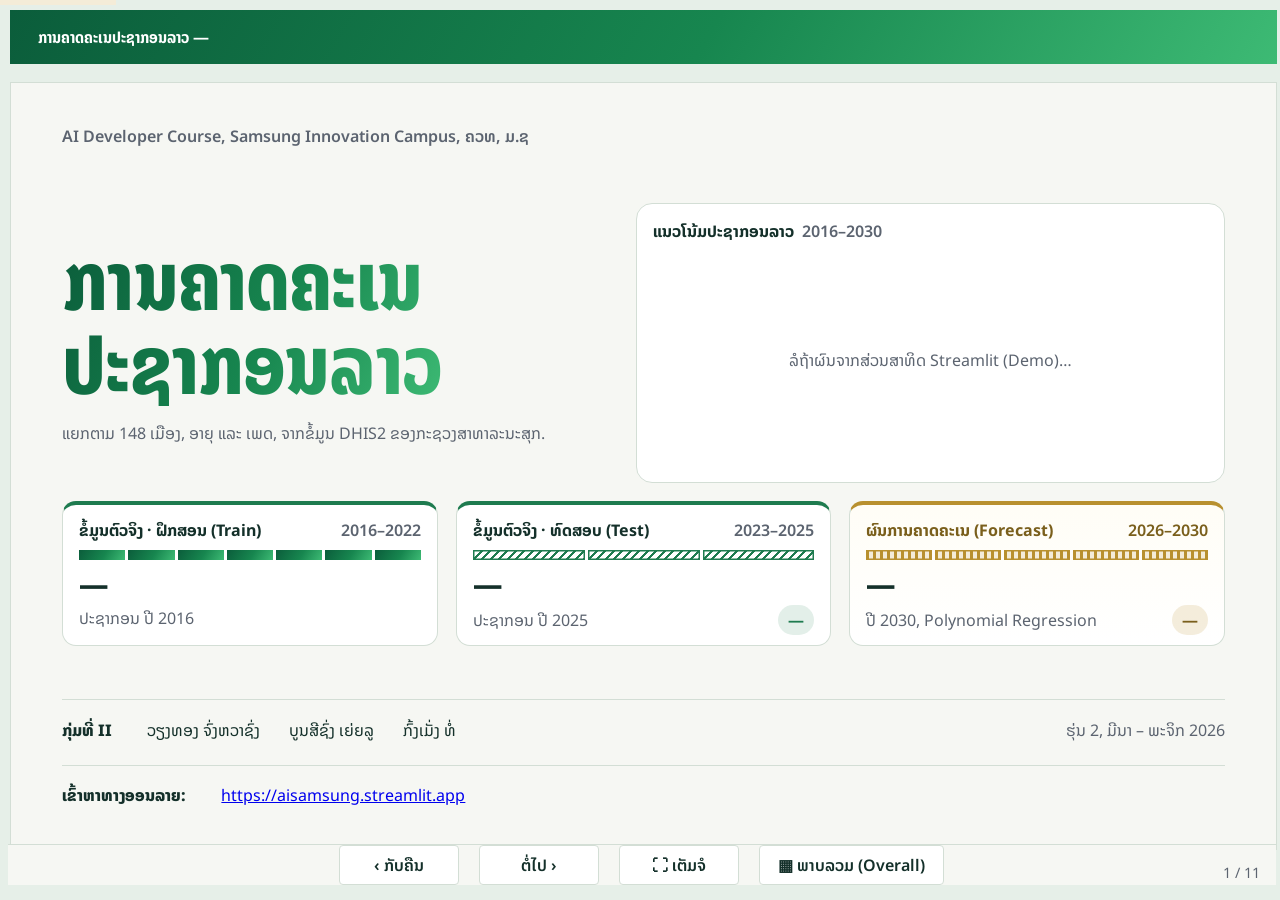
==== commit d2ff9658: "update PPT" ====
--- a/index.html
+++ b/index.html
@@ -127,34 +127,60 @@
     <div class="slide-container">
         <!-- Slide 1 -->
         <div class="slide active atlas-sheet atlas-cover">
-            <p class="atlas-sheet__course">ໂຄງການຮຽນຮູ້ AI Developer, Samsung Innovation Campus 2026</p>
-
-            <div class="atlas-sheet__body">
-                <h1 class="atlas-sheet__title">ການຄາດຄະເນ<br>ປະຊາກອນລາວ</h1>
-                <p class="atlas-sheet__lede">ແຍກຕາມ 148 ເມືອງ, ອາຍຸ ແລະ ເພດ, ຈາກຂໍ້ມູນ DHIS2 ຂອງກະຊວງສາທາລະນະສຸກ.</p>
-
-                <section class="atlas-ribbon" aria-label="ປະຊາກອນລາວ: ປີຝຶກສອນ, ປີທົດສອບ ແລະ ປີຄາດຄະເນ">
-                    <div class="atlas-ribbon__seg atlas-ribbon__seg--train">
-                        <div class="atlas-ribbon__span" data-result-key="validation_train_period">2016–2022</div>
+            <p class="atlas-sheet__course">AI Developer Course, Samsung Innovation Campus, ຄວທ, ມ.ຊ</p>
+
+            <div class="atlas-sheet__body atlas-cover__body">
+                <div class="atlas-cover__intro">
+                    <h1 class="atlas-sheet__title">ການຄາດຄະເນ<br>ປະຊາກອນລາວ</h1>
+                    <p class="atlas-sheet__lede">ແຍກຕາມ 148 ເມືອງ, ອາຍຸ ແລະ ເພດ, ຈາກຂໍ້ມູນ DHIS2 ຂອງກະຊວງສາທາລະນະສຸກ.</p>
+                </div>
+
+                <figure class="atlas-cover__chart">
+                    <figcaption>
+                        <strong>ແນວໂນ້ມປະຊາກອນລາວ</strong>
+                        <span data-result-key="cover_period">2016–2030</span>
+                    </figcaption>
+                    <div id="cover-trajectory-plotly" class="live-interactive-chart cover-trajectory-chart" hidden
+                        aria-label="ແຜນພູມປະຊາກອນຕົວຈິງ ແລະ ຄາດຄະເນ (Actual and forecast population)"></div>
+                    <p class="cover-chart-wait">ລໍຖ້າຜົນຈາກສ່ວນສາທິດ Streamlit (Demo)…</p>
+                </figure>
+
+                <section class="atlas-cover__cards" aria-label="ປະຊາກອນລາວ: ຂໍ້ມູນຕົວຈິງ ແລະ ຜົນຄາດຄະເນ">
+                    <article class="cover-card atlas-ribbon__seg--train">
+                        <div class="cover-card__head">
+                            <span class="cover-card__tag">ຂໍ້ມູນຕົວຈິງ · ຝຶກສອນ (Train)</span>
+                            <span class="cover-card__period" data-result-key="validation_train_period">2016–2022</span>
+                        </div>
                         <div class="atlas-ribbon__band" aria-hidden="true"><i></i><i></i><i></i><i></i><i></i><i></i><i></i></div>
-                        <div class="atlas-ribbon__label">ຝຶກສອນ (Train)</div>
-                        <strong class="atlas-ribbon__value" data-result-key="population_2016">—</strong>
-                        <div class="atlas-ribbon__note">ປະຊາກອນ ປີ 2016</div>
-                    </div>
-                    <div class="atlas-ribbon__seg atlas-ribbon__seg--test">
-                        <div class="atlas-ribbon__span" data-result-key="validation_test_period">2023–2025</div>
+                        <strong class="cover-card__value" data-result-key="population_2016">—</strong>
+                        <div class="cover-card__foot">
+                            <span>ປະຊາກອນ ປີ 2016</span>
+                        </div>
+                    </article>
+                    <article class="cover-card atlas-ribbon__seg--test">
+                        <div class="cover-card__head">
+                            <span class="cover-card__tag">ຂໍ້ມູນຕົວຈິງ · ທົດສອບ (Test)</span>
+                            <span class="cover-card__period" data-result-key="validation_test_period">2023–2025</span>
+                        </div>
                         <div class="atlas-ribbon__band" aria-hidden="true"><i></i><i></i><i></i></div>
-                        <div class="atlas-ribbon__label">ທົດສອບ (Test)</div>
-                        <strong class="atlas-ribbon__value" data-result-key="population_2025">—</strong>
-                        <div class="atlas-ribbon__note">ປະຊາກອນ ປີ 2025</div>
-                    </div>
-                    <div class="atlas-ribbon__seg atlas-ribbon__seg--forecast">
-                        <div class="atlas-ribbon__span" data-result-key="forecast_period">2026–2030</div>
+                        <strong class="cover-card__value" data-result-key="population_2025">—</strong>
+                        <div class="cover-card__foot">
+                            <span>ປະຊາກອນ ປີ 2025</span>
+                            <b class="cover-card__delta" data-result-key="cover_growth_history">—</b>
+                        </div>
+                    </article>
+                    <article class="cover-card cover-card--forecast atlas-ribbon__seg--forecast">
+                        <div class="cover-card__head">
+                            <span class="cover-card__tag">ຜົນການຄາດຄະເນ (Forecast)</span>
+                            <span class="cover-card__period" data-result-key="forecast_period">2026–2030</span>
+                        </div>
                         <div class="atlas-ribbon__band" aria-hidden="true"><i></i><i></i><i></i><i></i><i></i></div>
-                        <div class="atlas-ribbon__label">ຄາດຄະເນ (Forecast)</div>
-                        <strong class="atlas-ribbon__value" data-result-key="best_model_end_value">—</strong>
-                        <div class="atlas-ribbon__note">ປີ <span data-result-key="best_model_end_year">2030</span>, <span data-result-key="best_model">Polynomial Regression</span></div>
-                    </div>
+                        <strong class="cover-card__value" data-result-key="best_model_end_value">—</strong>
+                        <div class="cover-card__foot">
+                            <span>ປີ <span data-result-key="best_model_end_year">2030</span>, <span data-result-key="best_model">Polynomial Regression</span></span>
+                            <b class="cover-card__delta" data-result-key="cover_growth_forecast">—</b>
+                        </div>
+                    </article>
                 </section>
             </div>
 
@@ -166,6 +192,10 @@
                     <li>ກົ້ງເມັ່ງ ທໍ່</li>
                 </ul>
                 <span class="atlas-team__cohort">ຮຸ່ນ 2, ມີນາ – ພະຈິກ 2026</span>
+            </footer>
+            <footer class="atlas-team">
+                <strong>ເຂົ້າຫາທາງອອນລາຍ:</strong> <a href="https://aisamsung.streamlit.app" target="_blank">https://aisamsung.streamlit.app</a>
+                
             </footer>
         </div>
 
--- a/image/style.css
+++ b/image/style.css
@@ -2932,12 +2932,48 @@
 }
 
 /* Time ribbon (same structure as the masthead ribbon in the app). */
+/* Two separate sections: actual data (train + test) and the forecast. */
 .atlas-ribbon {
     display: grid;
-    grid-template-columns: minmax(12rem, 7fr) minmax(12rem, 3fr) minmax(12rem, 5fr);
-    gap: 0 0.5rem;
+    grid-template-columns: minmax(24rem, 10fr) minmax(14rem, 5fr);
+    gap: 0 clamp(24px, 3vw, 48px);
     margin-top: clamp(24px, 4vh, 48px);
     font-variant-numeric: tabular-nums lining-nums;
+}
+
+.atlas-ribbon__group-title {
+    margin-bottom: 0.7rem;
+    padding-bottom: 0.45rem;
+    border-bottom: 2px solid var(--atlas-forest);
+    color: var(--atlas-ink);
+    font-size: calc(clamp(0.95rem, 1.05vw, 1.1rem) * var(--slide-font-scale));
+    font-weight: 800;
+}
+
+.atlas-ribbon__group-title span {
+    margin-left: 0.35rem;
+    color: var(--atlas-slate);
+    font-weight: 600;
+}
+
+.atlas-ribbon__group--forecast {
+    padding-left: clamp(24px, 3vw, 48px);
+    border-left: 2px dashed rgba(184, 144, 47, 0.55);
+}
+
+.atlas-ribbon__group--forecast .atlas-ribbon__group-title {
+    border-bottom-color: var(--atlas-gold);
+    color: var(--atlas-gold-text);
+}
+
+.atlas-ribbon__group-body {
+    display: grid;
+    grid-template-columns: minmax(12rem, 7fr) minmax(12rem, 3fr);
+    gap: 0 0.5rem;
+}
+
+.atlas-ribbon__group--forecast .atlas-ribbon__group-body {
+    grid-template-columns: 1fr;
 }
 
 .atlas-ribbon__span {
@@ -3111,6 +3147,7 @@
     }
 
     .atlas-ribbon,
+    .atlas-ribbon__group-body,
     .atlas-closing__grid {
         grid-template-columns: 1fr;
         gap: 1.2rem;
@@ -3118,6 +3155,11 @@
 
     .atlas-team__cohort {
         margin-left: 0;
+    }
+
+    .atlas-ribbon__group--forecast {
+        padding-left: 0;
+        border-left: none;
     }
 }
 
@@ -3172,3 +3214,212 @@
 .card-orange {
     border-top-color: var(--atlas-forest);
 }
+
+/* ---------- Cover: title + interactive chart, then three cards ---------- */
+.atlas-cover .atlas-cover__body {
+    display: grid;
+    grid-template-columns: minmax(0, 1fr) minmax(0, 1.1fr);
+    grid-template-areas:
+        "intro chart"
+        "cards cards";
+    gap: clamp(16px, 2.6vh, 30px) clamp(24px, 3vw, 48px);
+    align-items: center;
+}
+
+.atlas-cover__intro {
+    grid-area: intro;
+}
+
+.atlas-cover .atlas-sheet__title {
+    font-size: clamp(3rem, 6.4vw, 7rem);
+}
+
+.atlas-cover__chart {
+    grid-area: chart;
+    margin: 0;
+    padding: 14px 16px 4px;
+    border: 1px solid var(--atlas-rule);
+    border-radius: 16px;
+    background: #FFFFFF;
+}
+
+.atlas-cover__chart figcaption {
+    display: flex;
+    align-items: baseline;
+    gap: 0.5rem;
+    color: var(--atlas-ink);
+    font-size: calc(clamp(0.9rem, 1vw, 1.05rem) * var(--slide-font-scale));
+}
+
+.atlas-cover__chart figcaption span {
+    color: var(--atlas-slate);
+    font-weight: 600;
+    font-variant-numeric: tabular-nums;
+}
+
+.cover-trajectory-chart {
+    min-height: 0;
+    height: clamp(210px, 30vh, 320px);
+    background: transparent;
+}
+
+.cover-chart-wait {
+    display: grid;
+    place-items: center;
+    height: clamp(210px, 30vh, 320px);
+    margin: 0;
+    color: var(--atlas-slate);
+}
+
+.cover-trajectory-chart:not([hidden]) + .cover-chart-wait {
+    display: none;
+}
+
+.atlas-cover__cards {
+    grid-area: cards;
+    display: grid;
+    grid-template-columns: repeat(3, minmax(0, 1fr));
+    gap: clamp(12px, 1.4vw, 20px);
+}
+
+.cover-card {
+    display: flex;
+    flex-direction: column;
+    gap: 0.35rem;
+    padding: 14px 18px 12px;
+    border: 1px solid var(--atlas-rule);
+    border-top: 4px solid var(--atlas-forest);
+    border-radius: 14px;
+    background: #FFFFFF;
+    transition: transform 200ms ease, border-color 200ms ease;
+}
+
+.cover-card:hover {
+    transform: translateY(-2px);
+    border-color: var(--atlas-forest);
+}
+
+.cover-card--forecast {
+    border-top-color: var(--atlas-gold);
+    background: linear-gradient(180deg, #FFFDF6 0%, #FFFFFF 100%);
+}
+
+.cover-card--forecast:hover {
+    border-color: var(--atlas-gold);
+}
+
+.cover-card__head {
+    display: flex;
+    align-items: baseline;
+    justify-content: space-between;
+    gap: 0.5rem;
+}
+
+.cover-card__tag {
+    color: var(--atlas-ink);
+    font-size: calc(clamp(0.85rem, 0.95vw, 1rem) * var(--slide-font-scale));
+    font-weight: 700;
+}
+
+.cover-card__period {
+    flex: none;
+    color: var(--atlas-slate);
+    font-size: calc(clamp(0.8rem, 0.9vw, 0.95rem) * var(--slide-font-scale));
+    font-weight: 600;
+    font-variant-numeric: tabular-nums;
+}
+
+.cover-card--forecast .cover-card__period,
+.cover-card--forecast .cover-card__tag {
+    color: var(--atlas-gold-text);
+}
+
+.cover-card .atlas-ribbon__band {
+    height: 10px;
+    margin: 0.2rem 0 0.3rem;
+}
+
+.slide .cover-card__value {
+    color: var(--atlas-ink);
+    font-size: clamp(1.7rem, 2.6vw, 2.7rem);
+    font-weight: 800;
+    font-stretch: 85%;
+    line-height: 1.1;
+    font-variant-numeric: tabular-nums lining-nums;
+}
+
+.cover-card__foot {
+    display: flex;
+    align-items: center;
+    justify-content: space-between;
+    gap: 0.5rem;
+    color: var(--atlas-slate);
+    font-size: calc(clamp(0.82rem, 0.9vw, 0.95rem) * var(--slide-font-scale));
+}
+
+.slide .cover-card__delta {
+    flex: none;
+    padding: 2px 10px;
+    border-radius: 999px;
+    background: rgba(30, 123, 79, 0.12);
+    color: var(--atlas-forest);
+    font-weight: 700;
+    font-variant-numeric: tabular-nums;
+}
+
+.slide .cover-card--forecast .cover-card__delta {
+    background: rgba(184, 144, 47, 0.16);
+    color: var(--atlas-gold-text);
+}
+
+.cover-card__delta:empty,
+.cover-card__delta:is([data-result-key]):not(:empty)[data-empty] {
+    display: none;
+}
+
+@media (max-width: 900px) {
+    .atlas-cover .atlas-cover__body {
+        grid-template-columns: 1fr;
+        grid-template-areas:
+            "intro"
+            "chart"
+            "cards";
+    }
+
+    .atlas-cover__cards {
+        grid-template-columns: 1fr;
+    }
+}
+
+/* Cover chart: no toolbar (hover and zoom still work); tighter on short screens */
+#cover-trajectory-plotly .modebar-container {
+    display: none !important;
+}
+
+.atlas-cover .cover-trajectory-chart,
+.atlas-cover .cover-chart-wait {
+    height: clamp(180px, 26vh, 300px);
+}
+
+.atlas-cover .atlas-cover__body {
+    row-gap: clamp(12px, 2vh, 26px);
+}
+
+.atlas-cover .cover-card {
+    padding: 12px 16px 10px;
+    gap: 0.25rem;
+}
+
+.atlas-cover .cover-card__value {
+    font-size: clamp(1.5rem, 2.3vw, 2.5rem);
+}
+
+@media (max-height: 820px) {
+    .atlas-cover .atlas-sheet__title {
+        font-size: clamp(2.6rem, 5.4vw, 5.6rem);
+    }
+
+    .slide.atlas-sheet.atlas-cover {
+        gap: 12px;
+    }
+}
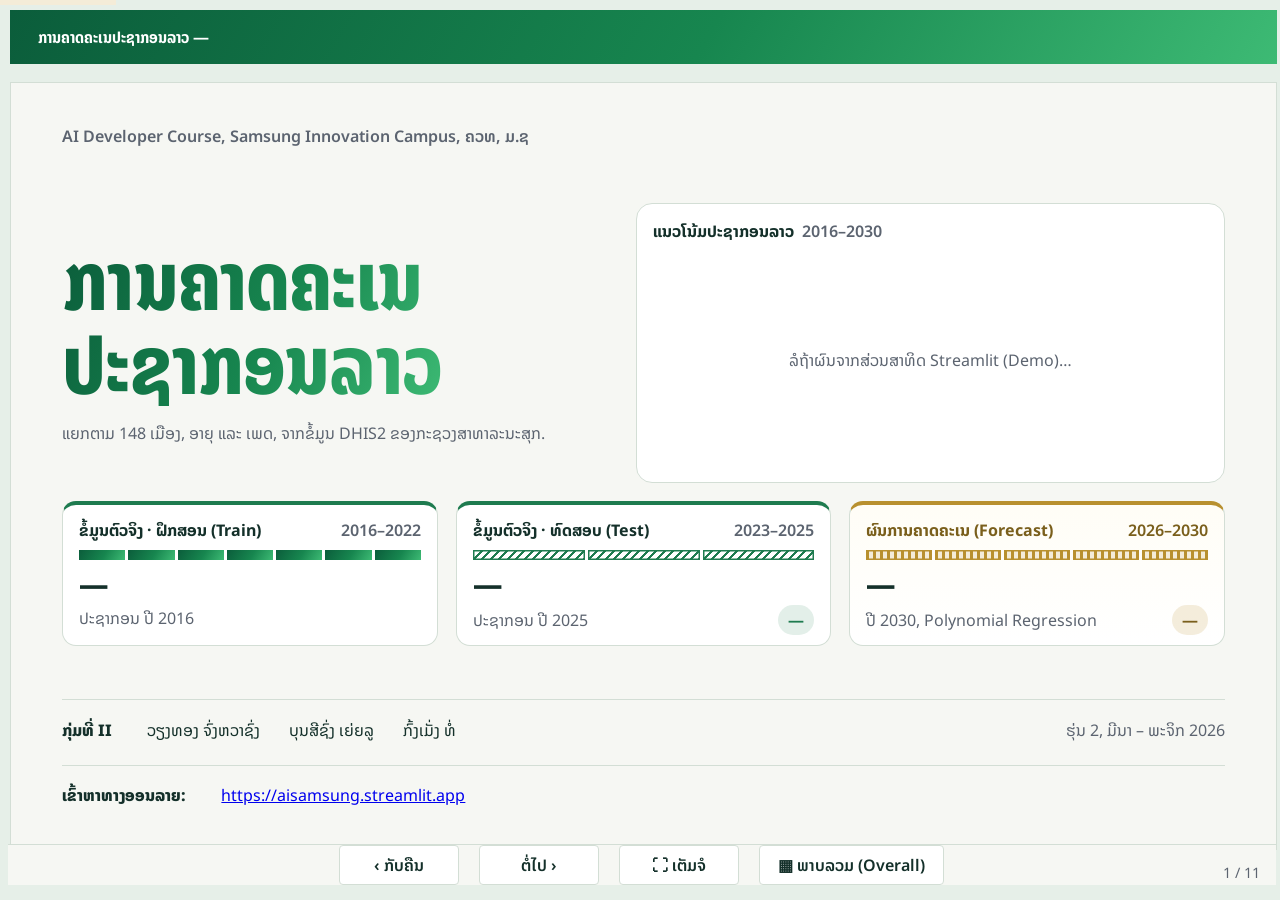
==== commit 9072a2b0: "Update index.html" ====
--- a/index.html
+++ b/index.html
@@ -188,7 +188,7 @@
                 <strong>ກຸ່ມທີ່ II</strong>
                 <ul>
                     <li>ວຽງທອງ ຈົ່ງຫວາຊົ່ງ</li>
-                    <li>ບູນສີຊົ່ງ ເຍ່ຍລູ</li>
+                    <li>ບຸນສີຊົ່ງ ເຍ່ຍລູ</li>
                     <li>ກົ້ງເມັ່ງ ທໍ່</li>
                 </ul>
                 <span class="atlas-team__cohort">ຮຸ່ນ 2, ມີນາ – ພະຈິກ 2026</span>
@@ -1036,7 +1036,7 @@
                     </section>
 
                     <section aria-labelledby="atlas-results">
-                        <h2 class="atlas-closing__heading" id="atlas-results">ຜົນຫຼັກ</h2>
+                        <h2 class="atlas-closing__heading" id="atlas-results">ຜົນ</h2>
                         <table class="atlas-ledger">
                             <tbody>
                                 <tr>
@@ -1068,7 +1068,7 @@
                     <li>ບູນສີຊົ່ງ ເຍ່ຍລູ</li>
                     <li>ກົ້ງເມັ່ງ ທໍ່</li>
                 </ul>
-                <span class="atlas-team__cohort">Samsung Innovation Campus, AI Developer 2026</span>
+                <span class="atlas-team__cohort">Samsung Innovation Campus, AI Developer, ຄວທ, ມ.ຊ</span>
             </footer>
         </div>
 
